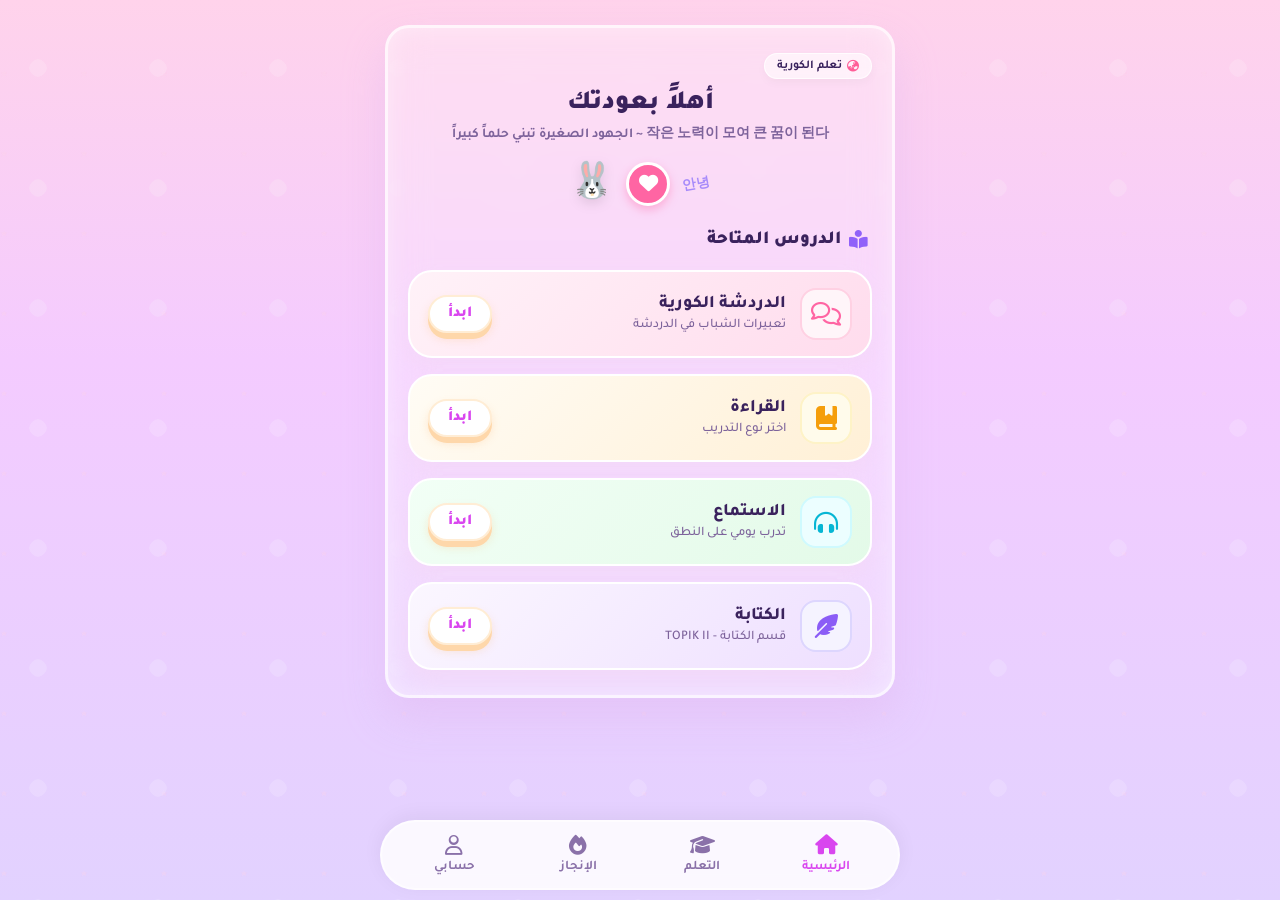
==== index.html @ d0061b1e "Add files via upload" ====
<!DOCTYPE html>
<html lang="ar" dir="rtl">
<head>
    <meta charset="UTF-8">
    <meta name="viewport" content="width=device-width, initial-scale=1.0, viewport-fit=cover">
    <title>تعلم الكورية</title>
    <link rel="preconnect" href="https://fonts.googleapis.com">
    <link rel="preconnect" href="https://fonts.gstatic.com" crossorigin>
    <link href="https://fonts.googleapis.com/css2?family=Tajawal:wght@400;500;700;900&family=Fredoka:wght@400;600;700&display=swap" rel="stylesheet">
    <link rel="stylesheet" href="https://cdnjs.cloudflare.com/ajax/libs/font-awesome/6.4.0/css/all.min.css">
    <link rel="stylesheet" href="style.css">
    <!-- ✅ يمنع ظهور أي شيء حتى يقرر السكربت أي شاشة يعرض -->
    <style>body{visibility:hidden;}</style>
    <link rel="manifest" href="manifest.json">
</head>
<body>
    <!-- ========== الشريط السفلي الثابت ========== -->
    <nav class="app-navigation-bar" id="bottomNav">
        <div class="navigation-tab active-tab" data-target="home">
            <i class="fa-solid fa-house"></i><span>الرئيسية</span>
        </div>
        <div class="navigation-tab" data-target="learn">
            <i class="fa-solid fa-graduation-cap"></i><span>التعلم</span>
        </div>
        <div class="navigation-tab" data-target="achievements">
            <i class="fa-solid fa-fire"></i><span>الإنجاز</span>
        </div>
        <div class="navigation-tab" data-target="profile">
            <i class="fa-regular fa-user"></i><span>حسابي</span>
        </div>
    </nav>

    <!-- ========== حاوية الشاشات ========== -->
    <div class="screens-container">
        <!-- ========== الشاشة الرئيسية ========== -->
        <div class="app-screen active-screen" id="home-screen">
            <div class="top-badge-container"><div class="top-badge"><i class="fa-solid fa-earth-asia"></i><span>تعلم الكورية</span></div></div>
            <div class="welcome-header">
                <h1>أهلاً بعودتك</h1>
                <p id="dailyQuote">الألف ميل يبدأ بخطوة ~ لا تستصغر جهدك</p>
                <div class="mascot-area">
                    <span class="korean-bubble">안녕</span>
                    <div class="heart-icon-wrapper"><i class="fa-solid fa-heart"></i></div>
                    <span class="rabbit-mascot">🐰</span>
                </div>
            </div>
            <div class="section-heading"><i class="fa-solid fa-book-open-reader"></i><span>الدروس المتاحة</span></div>
            <div class="cards-list">
                <div class="custom-card bg-chat" onclick="goToChatWithDelay()">
                    <div class="card-main-body"><div class="media-badge"><i class="fa-regular fa-comments"></i></div><div class="card-text-details"><h3>الدردشة الكورية</h3><p>تعبيرات الشباب في الدردشة</p></div></div>
                    <button class="action-button">ابدأ</button>
                </div>
                <!-- بطاقة القراءة بعد التعديل -->
                <div class="custom-card bg-read" onclick="openReading()">
                    <div class="card-main-body">
                        <div class="media-badge"><i class="fa-solid fa-book-bookmark"></i></div>
                        <div class="card-text-details"><h3>القراءة</h3><p>اختر نوع التدريب</p></div>
                    </div>
                    <button class="action-button">ابدأ</button>
                </div>
                <div class="custom-card bg-listen" onclick="openListening()">
                    <div class="card-main-body"><div class="media-badge"><i class="fa-solid fa-headphones-simple"></i></div><div class="card-text-details"><h3>الاستماع</h3><p>تدرب يومي على النطق</p></div></div>
                    <button class="action-button">ابدأ</button>
                </div>
                <div class="custom-card bg-write" onclick="openWriting()">
                    <div class="card-main-body"><div class="media-badge"><i class="fa-solid fa-feather-pointed"></i></div><div class="card-text-details"><h3>الكتابة</h3><p>قسم الكتابة - TOPIK II</p></div></div>
                    <button class="action-button">ابدأ</button>
                </div>
            </div>
        </div>

        <!-- ========== شاشة التعلم ========== -->
        <div class="app-screen" id="learn-screen">
            <div class="top-badge-container"><div class="top-badge"><i class="fa-solid fa-graduation-cap"></i><span>مركز التعلم</span></div></div>
            <div class="learn-card">
                <div class="learn-icon">💡</div>
                <div class="learn-content">
                    <div class="learn-title">نصيحة اليوم</div>
                    <div class="learn-text" id="tipText">حاول أن تتعلم 5 كلمات جديدة يوميًا واستخدمها في جمل.</div>
                    <button class="learn-refresh" onclick="refreshTip()"><i class="fa-solid fa-rotate"></i> نصيحة أخرى</button>
                </div>
            </div>
            <div class="learn-card topik-style">
                <div class="learn-icon">📝</div>
                <div class="learn-content">
                    <div class="learn-title">🎯 هل تعلم عن TOPIK؟</div>
                    <div class="learn-text" id="topikText">امتحان TOPIK I يتكون من 30 سؤال استماع و 30 سؤال قراءة.</div>
                    <button class="learn-refresh" onclick="refreshTopik()"><i class="fa-solid fa-rotate"></i> معلومة أخرى</button>
                </div>
            </div>
            <div class="learn-card motivation-style">
                <div class="learn-icon">💪</div>
                <div class="learn-content">
                    <div class="learn-title">🌟 تحفيز</div>
                    <div class="learn-text" id="motivationText">كل حرف تتعلمه يقرّبك من حلمك. لا تتوقف!</div>
                    <button class="learn-refresh" onclick="refreshMotivation()"><i class="fa-solid fa-rotate"></i> تحفيز آخر</button>
                </div>
            </div>
        </div>

        <!-- ========== شاشة الإنجازات ========== -->
        <div class="app-screen" id="achievements-screen">
            <div class="top-badge-container"><div class="top-badge"><i class="fa-solid fa-fire"></i><span>الإنجازات</span></div></div>
            <div class="progress-section">
                <div class="progress-label"><span>📚 القصص المكتملة</span><span id="progressText">0 / 40</span></div>
                <div class="progress-bar"><div class="progress-fill" id="progressFill"></div><div class="progress-character" id="progressCharacter">🐰</div></div>
                <div class="stars-row" id="starsRow"></div>
            </div>
            <div class="stats-grid">
                <div class="stat-card"><div class="stat-emoji">📖</div><div class="stat-value" id="statStories">0</div><div class="stat-label">قصص مكتملة</div></div>
                <div class="stat-card"><div class="stat-emoji">⚡</div><div class="stat-value" id="statXP">0</div><div class="stat-label">نقطة خبرة</div></div>
                <div class="stat-card"><div class="stat-emoji">🎧</div><div class="stat-value" id="statListening">0</div><div class="stat-label">تمارين استماع</div></div>
                <div class="stat-card"><div class="stat-emoji">✍️</div><div class="stat-value" id="statWriting">0</div><div class="stat-label">تمارين كتابة</div></div>
            </div>
            <div><div class="badges-title">🎖️ الشارات</div><div class="badges-grid" id="badgesGrid"></div></div>
            <div class="encouragement" id="encouragementMsg">🐰 كل قصة تقرّبك من القمة!</div>
        </div>

        <!-- ========== شاشة الحساب ========== -->
        <div class="app-screen" id="profile-screen">
            <div class="top-badge-container"><div class="top-badge"><i class="fa-regular fa-user"></i><span>حسابي</span></div></div>
            <div id="profileSection">
                <div class="profile-info-card">
                    <div class="avatar-circle" id="userAvatar">😊</div>
                    <div class="profile-details"><h1 id="userName">متعلم</h1><p>تقدمك محفوظ على هذا الجهاز</p></div>
                    <button class="edit-profile-btn" onclick="openEditProfile()"><i class="fa-solid fa-pen-to-square"></i> تعديل</button>
                </div>
                <div class="streak-card">
                    <div class="streak-icon">🔥</div>
                    <div class="streak-info"><span class="streak-number" id="streakDays">0</span><span class="streak-label">يوم متتالي من التعلم</span></div>
                    <div class="streak-message" id="streakMessage">استمر، أنت تتحسن!</div>
                </div>
                <div class="stats-detailed">
                    <div class="stat-item"><i class="fa-solid fa-clock"></i><span class="stat-detail-value" id="totalHours">0</span><span class="stat-detail-label">ساعة تعلم</span></div>
                    <div class="stat-item"><i class="fa-solid fa-check-circle"></i><span class="stat-detail-value" id="completionRate">0%</span><span class="stat-detail-label">معدل الإتمام</span></div>
                    <div class="stat-item"><i class="fa-solid fa-book"></i><span class="stat-detail-value" id="totalItems">0</span><span class="stat-detail-label">عنصر مكتمل</span></div>
                </div>
                <div id="editProfileSection" style="display:none;">
                    <div class="profile-customize">
                        <p>🎨 خصّص ملفك:</p>
                        <input type="text" id="customName" class="login-input" placeholder="أدخل اسمك">
                        <div class="avatar-picker" id="avatarPicker">
                            <span class="avatar-option" data-avatar="😊">😊</span><span class="avatar-option" data-avatar="🐰">🐰</span>
                            <span class="avatar-option" data-avatar="🦊">🦊</span><span class="avatar-option" data-avatar="🐱">🐱</span>
                            <span class="avatar-option" data-avatar="🐶">🐶</span><span class="avatar-option" data-avatar="👽">👽</span>
                        </div>
                        <button class="login-btn email-btn" onclick="saveCustomProfile()">💾 حفظ التغييرات</button>
                        <button class="login-btn secondary-btn" onclick="closeEditProfile()">إلغاء</button>
                    </div>
                </div>
                <button class="logout-btn" onclick="handleLogout()"><i class="fa-solid fa-arrows-rotate"></i> إعادة تعيين التقدم</button>
            </div>
        </div>

        <!-- ========== شاشة قائمة القصص ========== -->
        <div class="app-screen" id="stories-screen">
            <div class="top-bar">
                <button class="back-to-home-btn" onclick="switchToMainScreen()"><i class="fa-solid fa-arrow-right"></i> الرئيسية</button>
                Story Time
            </div>
            <div class="tabs">
                <div class="tab active" onclick="showTab(0)">قصص اطفال 🐥</div>
                <div class="tab" onclick="showTab(1)">قصص ممتعة 👀</div>
                <div class="tab" onclick="showTab(2)">قصص عاطفية 💞</div>
                <div class="tab" onclick="showTab(3)">قصص رعب 💀</div>
            </div>
            <div id="content" class="container"></div>
        </div>

        <!-- ========== شاشات القصص التفصيلية (0-9) ========== -->
        <!-- القصة 0: الكنة المطلقة للريح -->
        <div class="story-view-screen" id="story-screen-0" style="display:none;">
            <div class="back-btn" onclick="switchToStoriesList()"><i class="fa-solid fa-arrow-right"></i> رجوع</div>
            <h1 style="text-align:center;font-weight:900;">💨 방귀쟁이 며느리</h1>
            <div class="listen-btn" id="audioBtn0" onclick="toggleAudio(0)"><span id="btnContent0"><i class="fa-solid fa-play"></i> <span>تشغيل الصوت</span></span></div>
            <div class="tts-status" id="ttsStatus0"></div>
            <div class="story-container" id="storyText0"></div>
            <div class="lesson">
                <strong>📌 الدرس المستفاد من القصة</strong><br>
                الصدق والطبيعة هما أساس الراحة، فكتمان الأمور الطبيعية قد يسبب ضرراً أكبر.<br>
                الكنة المسكينة عانت طويلاً بسبب خجلها، لكن عندما تحررت من هذا القيد، اكتشف الجميع أن ما كانت تخفيه يمكن أن يكون نعمة ومصدر فخر.<br>
                المغزى: لا تخجل من طبيعتك، فما تعتبره عيباً قد يكون مصدر قوتك الحقيقية.
            </div>
            <div class="action-button-done" onclick="completeStoryAndGoBack()">لقد أنهيت القصة بنجاح! 🎉</div>
        </div>
        <!-- القصة 1: الأرنب والسلحفاة -->
        <div class="story-view-screen" id="story-screen-1" style="display:none;">
            <div class="back-btn" onclick="switchToStoriesList()"><i class="fa-solid fa-arrow-right"></i> رجوع</div>
            <h1 style="text-align:center;font-weight:900;">🐰🐢 토끼와 거북이</h1>
            <div class="listen-btn" id="audioBtn1" onclick="toggleAudio(1)"><span id="btnContent1"><i class="fa-solid fa-play"></i> <span>تشغيل الصوت</span></span></div>
            <div class="tts-status" id="ttsStatus1"></div>
            <div class="story-container" id="storyText1"></div>
            <div class="lesson">
                <strong>📌 الدرس المستفاد من القصة</strong><br>
                النجاح لا يحتاج سرعة… يحتاج استمرار.<br>
                السلحفاة ما فازت لأنها خارقة. فازت لأنها كانت تمشي حتى لما ما كان أحد شايفها.<br>
                المغزى: اللي يكمل للنهاية يفوز… مو اللي يبدأ بسرعة ويغفل في الطريق.
            </div>
            <div class="action-button-done" onclick="completeStoryAndGoBack()">لقد أنهيت القصة بنجاح! 🎉</div>
        </div>
        <!-- القصة 2: هونغبو ونولبو -->
        <div class="story-view-screen" id="story-screen-2" style="display:none;">
            <div class="back-btn" onclick="switchToStoriesList()"><i class="fa-solid fa-arrow-right"></i> رجوع</div>
            <h1 style="text-align:center;font-weight:900;">🐦 흥부와 놀부</h1>
            <div class="listen-btn" id="audioBtn2" onclick="toggleAudio(2)"><span id="btnContent2"><i class="fa-solid fa-play"></i> <span>تشغيل الصوت</span></span></div>
            <div class="tts-status" id="ttsStatus2"></div>
            <div class="story-container" id="storyText2"></div>
            <div class="lesson">
                <strong>📌 الدرس المستفاد من القصة</strong><br>
                الطيب والخير يرجعان لصاحبهما دائماً، أما الطمع والجشع فلا يجلبان إلا الخسارة.<br>
                흥부 (هُنغبو) ساعد عصفوراً صغيراً بقلب نقي فكافأته الحياة بالثراء الكافي والأمان.<br>
                المغزى: ازرع الخير بنية صادقة ولا تحسد الآخرين، فالقناعة كنز والطمع يفسد كل شيء.
            </div>
            <div class="action-button-done" onclick="completeStoryAndGoBack()">لقد أنهيت القصة بنجاح! 🎉</div>
        </div>
        <!-- القصة 3: الأرنب والنمر -->
        <div class="story-view-screen" id="story-screen-3" style="display:none;">
            <div class="back-btn" onclick="switchToStoriesList()"><i class="fa-solid fa-arrow-right"></i> رجوع</div>
            <h1 style="text-align:center;font-weight:900;">🐰🐯 토끼와 호랑이</h1>
            <div class="listen-btn" id="audioBtn3" onclick="toggleAudio(3)"><span id="btnContent3"><i class="fa-solid fa-play"></i> <span>تشغيل الصوت</span></span></div>
            <div class="tts-status" id="ttsStatus3"></div>
            <div class="story-container" id="storyText3"></div>
            <div class="lesson">
                <strong>📌 الدرس المستفاد من القصة</strong><br>
                القوة البدنية وحدها لا تكفي إذا غاب العقل والتفكير اللماح.<br>
                الأرنب الصغير استطاع النجاة من النمر المفترس ليس لأنه أقوى، بل لأنه استخدم ذكاءه وهدوءه في وقت الشدة.<br>
                المغزى: لا تخف من المشاكل الكبيرة، فالحيلة الذكية والهدوء يمكنهما هزيمة أي خطر تواجهه.
            </div>
            <div class="action-button-done" onclick="completeStoryAndGoBack()">لقد أنهيت القصة بنجاح! 🎉</div>
        </div>
        <!-- القصة 4: ينبوع الشباب السحري -->
        <div class="story-view-screen" id="story-screen-4" style="display:none;">
            <div class="back-btn" onclick="switchToStoriesList()"><i class="fa-solid fa-arrow-right"></i> رجوع</div>
            <h1 style="text-align:center;font-weight:900;">💧 젊어지는 샘물</h1>
            <div class="listen-btn" id="audioBtn4" onclick="toggleAudio(4)"><span id="btnContent4"><i class="fa-solid fa-play"></i> <span>تشغيل الصوت</span></span></div>
            <div class="tts-status" id="ttsStatus4"></div>
            <div class="story-container" id="storyText4"></div>
            <div class="lesson">
                <strong>📌 الدرس المستفاد من القصة</strong><br>
                الطمع والجشع دائماً ما يؤديان إلى نتائج عكسية ومضحكة أحياناً!<br>
                الزوجان الطيبان أخذا من ينبوع الشباب ما يكفيهما فقط ليعيشا بصحة وسعادة، بينما العجوز الطماع أراد أن يأخذ كل شيء فخسر كل شيء حتى عمره وعقله.<br>
                المغزى: القناعة كنز لا يفنى، وخذ من الدنيا ما يكفيك ولا تبالغ.
            </div>
            <div class="action-button-done" onclick="completeStoryAndGoBack()">لقد أنهيت القصة بنجاح! 🎉</div>
        </div>
        <!-- القصة 5: بيضة الحمار -->
        <div class="story-view-screen" id="story-screen-5" style="display:none;">
            <div class="back-btn" onclick="switchToStoriesList()"><i class="fa-solid fa-arrow-right"></i> رجوع</div>
            <h1 style="text-align:center;font-weight:900;">🍉 당나귀 알</h1>
            <div class="listen-btn" id="audioBtn5" onclick="toggleAudio(5)"><span id="btnContent5"><i class="fa-solid fa-play"></i> <span>تشغيل الصوت</span></span></div>
            <div class="tts-status" id="ttsStatus5"></div>
            <div class="story-container" id="storyText5"></div>
            <div class="lesson">
                <strong>📌 الدرس المستفاد من القصة</strong><br>
                السذاجة الزائدة قد تجعل الإنسان أضحوكة بين الناس.<br>
                الشاب القروي دفع مبلغاً كبيراً لشراء بطيخة ظناً أنها بيضة حمار، ثم طارد أرنباً معتقداً أنه صغير الحمار.<br>
                المغزى: العلم والمعرفة ضروريان قبل اتخاذ أي قرار، واسأل أهل الخبرة قبل أن تنخدع.
            </div>
            <div class="action-button-done" onclick="completeStoryAndGoBack()">لقد أنهيت القصة بنجاح! 🎉</div>
        </div>
        <!-- القصة 6: الطاحونة السحرية -->
        <div class="story-view-screen" id="story-screen-6" style="display:none;">
            <div class="back-btn" onclick="switchToStoriesList()"><i class="fa-solid fa-arrow-right"></i> رجوع</div>
            <h1 style="text-align:center;font-weight:900;">🧂 요술 맷돌</h1>
            <div class="listen-btn" id="audioBtn6" onclick="toggleAudio(6)"><span id="btnContent6"><i class="fa-solid fa-play"></i> <span>تشغيل الصوت</span></span></div>
            <div class="tts-status" id="ttsStatus6"></div>
            <div class="story-container" id="storyText6"></div>
            <div class="lesson">
                <strong>📌 الدرس المستفاد من القصة</strong><br>
                الطمع والسرقة لا يجلبان إلا الهلاك، وأن ما تأخذه بغير حق سيغرقك في النهاية.<br>
                اللص الطماع سرق الطاحونة السحرية وأراد الملح، لكنه لم يعرف كيف يوقفها فغرقت سفينته.<br>
                المغزى: القناعة راحة، والطمع هلاك، ولا تأخذ شيئاً ليس من حقك.
            </div>
            <div class="action-button-done" onclick="completeStoryAndGoBack()">لقد أنهيت القصة بنجاح! 🎉</div>
        </div>
        <!-- القصة 7: محاكمة الأرنب -->
        <div class="story-view-screen" id="story-screen-7" style="display:none;">
            <div class="back-btn" onclick="switchToStoriesList()"><i class="fa-solid fa-arrow-right"></i> رجوع</div>
            <h1 style="text-align:center;font-weight:900;">⚖️ 토끼의 재판</h1>
            <div class="listen-btn" id="audioBtn7" onclick="toggleAudio(7)"><span id="btnContent7"><i class="fa-solid fa-play"></i> <span>تشغيل الصوت</span></span></div>
            <div class="tts-status" id="ttsStatus7"></div>
            <div class="story-container" id="storyText7"></div>
            <div class="lesson">
                <strong>📌 الدرس المستفاد من القصة</strong><br>
                الذكاء ينتصر على القوة الغاشمة، والتروي والحكمة ينقذان من المواقف الصعبة.<br>
                الأرنب الذكي استخدم حيلة بسيطة لإعادة النمر إلى الحفرة التي خرج منها، وأنقذ المسافر الطيب.<br>
                المغزى: العقل هو أقوى سلاح، والذكاء في التصرف ينقذك من أصعب المواقف.
            </div>
            <div class="action-button-done" onclick="completeStoryAndGoBack()">لقد أنهيت القصة بنجاح! 🎉</div>
        </div>
        <!-- القصة 8: الديك والتاج -->
        <div class="story-view-screen" id="story-screen-8" style="display:none;">
            <div class="back-btn" onclick="switchToStoriesList()"><i class="fa-solid fa-arrow-right"></i> رجوع</div>
            <h1 style="text-align:center;font-weight:900;">🐓 수탉과 왕관</h1>
            <div class="listen-btn" id="audioBtn8" onclick="toggleAudio(8)"><span id="btnContent8"><i class="fa-solid fa-play"></i> <span>تشغيل الصوت</span></span></div>
            <div class="tts-status" id="ttsStatus8"></div>
            <div class="story-container" id="storyText8"></div>
            <div class="lesson">
                <strong>📌 الدرس المستفاد من القصة</strong><br>
                لا تنخدع بكلام المتملقين، وتعلم أن تميز أصدقاءك الحقيقيين من المنافقين.<br>
                الديك خسر تاجه الجميل لأنه صدق كلام الثعلب المخادع وأعجب بمديحه الكاذب.<br>
                المغزى: الغرور والثقة العمياء بالغرباء يؤديان إلى الخسارة، فكن حذراً ولا تصدق كل ما يقال.
            </div>
            <div class="action-button-done" onclick="completeStoryAndGoBack()">لقد أنهيت القصة بنجاح! 🎉</div>
        </div>
        <!-- القصة 9: الفئران والجرس -->
        <div class="story-view-screen" id="story-screen-9" style="display:none;">
            <div class="back-btn" onclick="switchToStoriesList()"><i class="fa-solid fa-arrow-right"></i> رجوع</div>
            <h1 style="text-align:center;font-weight:900;">🐭 생쥐들과 방울</h1>
            <div class="listen-btn" id="audioBtn9" onclick="toggleAudio(9)"><span id="btnContent9"><i class="fa-solid fa-play"></i> <span>تشغيل الصوت</span></span></div>
            <div class="tts-status" id="ttsStatus9"></div>
            <div class="story-container" id="storyText9"></div>
            <div class="lesson">
                <strong>📌 الدرس المستفاد من القصة</strong><br>
                أفضل الخطط لا قيمة لها إن لم توجد الشجاعة لتنفيذها.<br>
                الفئران اجتمعت ووضعت خطة عبقرية لتعليق جرس في رقبة القط، لكن لم يتطوع أحد للتنفيذ.<br>
                المغزى: التنظير سهل، لكن التنفيذ يحتاج شجاعة. لا تكتفِ بالكلام الجميل.
            </div>
            <div class="action-button-done" onclick="completeStoryAndGoBack()">لقد أنهيت القصة بنجاح! 🎉</div>
        </div>

        <!-- ========== شاشات قصص الرعب (10-19) ========== -->
        <!-- القصة 10 -->
        <div class="story-view-screen" id="story-screen-10" style="display:none;">
            <div class="back-btn" onclick="switchToStoriesList()"><i class="fa-solid fa-arrow-right"></i> رجوع</div>
            <h1 style="text-align:center;font-weight:900;">👁️ 사각지대</h1>
            <div class="listen-btn" id="audioBtn10" onclick="toggleAudio(10)"><span id="btnContent10"><i class="fa-solid fa-play"></i> <span>تشغيل الصوت</span></span></div>
            <div class="tts-status" id="ttsStatus10"></div>
            <div class="story-container" id="storyText10"></div>
            <div class="lesson">
                <strong>📌 الدرس المستفاد من القصة</strong><br>
                الرعب الحقيقي لا يأتي من الخارج، بل من أعماق النفس البشرية حين تفقد السيطرة على جسدها وعقلها.
            </div>
            <div class="action-button-done" onclick="completeStoryAndGoBack()">لقد أنهيت القصة بنجاح! 🎉</div>
        </div>
        <!-- القصة 11 -->
        <div class="story-view-screen" id="story-screen-11" style="display:none;">
            <div class="back-btn" onclick="switchToStoriesList()"><i class="fa-solid fa-arrow-right"></i> رجوع</div>
            <h1 style="text-align:center;font-weight:900;">🛏️ 7번 병상</h1>
            <div class="listen-btn" id="audioBtn11" onclick="toggleAudio(11)"><span id="btnContent11"><i class="fa-solid fa-play"></i> <span>تشغيل الصوت</span></span></div>
            <div class="tts-status" id="ttsStatus11"></div>
            <div class="story-container" id="storyText11"></div>
            <div class="lesson">
                <strong>📌 الدرس المستفاد من القصة</strong><br>
                أحياناً يكون العقل البشري أعظم سجّان لنفسه، نبني أوهاماً كاملة لنحمي أنفسنا من حقيقة لا نستطيع مواجهتها.
            </div>
            <div class="action-button-done" onclick="completeStoryAndGoBack()">لقد أنهيت القصة بنجاح! 🎉</div>
        </div>
        <!-- القصة 12 -->
        <div class="story-view-screen" id="story-screen-12" style="display:none;">
            <div class="back-btn" onclick="switchToStoriesList()"><i class="fa-solid fa-arrow-right"></i> رجوع</div>
            <h1 style="text-align:center;font-weight:900;">📞 집 안에서 걸려 온 전화</h1>
            <div class="listen-btn" id="audioBtn12" onclick="toggleAudio(12)"><span id="btnContent12"><i class="fa-solid fa-play"></i> <span>تشغيل الصوت</span></span></div>
            <div class="tts-status" id="ttsStatus12"></div>
            <div class="story-container" id="storyText12"></div>
            <div class="lesson">
                <strong>📌 الدرس المستفاد من القصة</strong><br>
                الخطر الحقيقي قد لا يكون خلف باب موصد، بل قد يكون أقرب إلينا مما نتصور... مختبئاً في الظلال داخل منازلنا.
            </div>
            <div class="action-button-done" onclick="completeStoryAndGoBack()">لقد أنهيت القصة بنجاح! 🎉</div>
        </div>
        <!-- القصة 13 -->
        <div class="story-view-screen" id="story-screen-13" style="display:none;">
            <div class="back-btn" onclick="switchToStoriesList()"><i class="fa-solid fa-arrow-right"></i> رجوع</div>
            <h1 style="text-align:center;font-weight:900;">👂 이식된 목소리</h1>
            <div class="listen-btn" id="audioBtn13" onclick="toggleAudio(13)"><span id="btnContent13"><i class="fa-solid fa-play"></i> <span>تشغيل الصوت</span></span></div>
            <div class="tts-status" id="ttsStatus13"></div>
            <div class="story-container" id="storyText13"></div>
            <div class="lesson">
                <strong>📌 الدرس المستفاد من القصة</strong><br>
                نعمة السمع قد تتحول إلى نقمة عندما تسمح لنا التكنولوجيا بسماع ما لم يُخلق لنا أن نسمعه.
            </div>
            <div class="action-button-done" onclick="completeStoryAndGoBack()">لقد أنهيت القصة بنجاح! 🎉</div>
        </div>
        <!-- القصة 14 -->
        <div class="story-view-screen" id="story-screen-14" style="display:none;">
            <div class="back-btn" onclick="switchToStoriesList()"><i class="fa-solid fa-arrow-right"></i> رجوع</div>
            <h1 style="text-align:center;font-weight:900;">📄 하얀 페이지</h1>
            <div class="listen-btn" id="audioBtn14" onclick="toggleAudio(14)"><span id="btnContent14"><i class="fa-solid fa-play"></i> <span>تشغيل الصوت</span></span></div>
            <div class="tts-status" id="ttsStatus14"></div>
            <div class="story-container" id="storyText14"></div>
            <div class="lesson">
                <strong>📌 الدرس المستفاد من القصة</strong><br>
                أكثر الأسئلة رعباً هو ذلك الذي يشكك في حقيقة وجودنا... هل نحن بشر حقيقيون أم مجرد سطور برمجية في محاكاة؟
            </div>
            <div class="action-button-done" onclick="completeStoryAndGoBack()">لقد أنهيت القصة بنجاح! 🎉</div>
        </div>
        <!-- القصة 15 -->
        <div class="story-view-screen" id="story-screen-15" style="display:none;">
            <div class="back-btn" onclick="switchToStoriesList()"><i class="fa-solid fa-arrow-right"></i> رجوع</div>
            <h1 style="text-align:center;font-weight:900;">🛗 잃어버린 층</h1>
            <div class="listen-btn" id="audioBtn15" onclick="toggleAudio(15)"><span id="btnContent15"><i class="fa-solid fa-play"></i> <span>تشغيل الصوت</span></span></div>
            <div class="tts-status" id="ttsStatus15"></div>
            <div class="story-container" id="storyText15"></div>
            <div class="lesson">
                <strong>📌 الدرس المستفاد من القصة</strong><br>
                هناك عوالم وأبعاد تعيش بين طيات واقعنا، وقد نعبرها دون أن ندري... لكن الأهم ألا ننزل أبداً في المحطة الخطأ.
            </div>
            <div class="action-button-done" onclick="completeStoryAndGoBack()">لقد أنهيت القصة بنجاح! 🎉</div>
        </div>
        <!-- القصة 16 -->
        <div class="story-view-screen" id="story-screen-16" style="display:none;">
            <div class="back-btn" onclick="switchToStoriesList()"><i class="fa-solid fa-arrow-right"></i> رجوع</div>
            <h1 style="text-align:center;font-weight:900;">🧱 벽 속의 손님</h1>
            <div class="listen-btn" id="audioBtn16" onclick="toggleAudio(16)"><span id="btnContent16"><i class="fa-solid fa-play"></i> <span>تشغيل الصوت</span></span></div>
            <div class="tts-status" id="ttsStatus16"></div>
            <div class="story-container" id="storyText16"></div>
            <div class="lesson">
                <strong>📌 الدرس المستفاد من القصة</strong><br>
                العقل المنعزل قد يخلق حقيقة بديلة كاملة ليهرب من ألم الوحدة، حتى يصبح الغريب الذي يخافه الآخرون.
            </div>
            <div class="action-button-done" onclick="completeStoryAndGoBack()">لقد أنهيت القصة بنجاح! 🎉</div>
        </div>
        <!-- القصة 17 -->
        <div class="story-view-screen" id="story-screen-17" style="display:none;">
            <div class="back-btn" onclick="switchToStoriesList()"><i class="fa-solid fa-arrow-right"></i> رجوع</div>
            <h1 style="text-align:center;font-weight:900;">📻 한밤의 라디오 방송</h1>
            <div class="listen-btn" id="audioBtn17" onclick="toggleAudio(17)"><span id="btnContent17"><i class="fa-solid fa-play"></i> <span>تشغيل الصوت</span></span></div>
            <div class="tts-status" id="ttsStatus17"></div>
            <div class="story-container" id="storyText17"></div>
            <div class="lesson">
                <strong>📌 الدرس المستفاد من القصة</strong><br>
                كم من الأصوات التي نسمعها يومياً هي حقيقية حقاً؟ وأي من العوالم التي نصدقها هي مجرد انعكاس لجدران عقولنا المريضة؟
            </div>
            <div class="action-button-done" onclick="completeStoryAndGoBack()">لقد أنهيت القصة بنجاح! 🎉</div>
        </div>
        <!-- القصة 18 -->
        <div class="story-view-screen" id="story-screen-18" style="display:none;">
            <div class="back-btn" onclick="switchToStoriesList()"><i class="fa-solid fa-arrow-right"></i> رجوع</div>
            <h1 style="text-align:center;font-weight:900;">⚖️ 과도한 무게</h1>
            <div class="listen-btn" id="audioBtn18" onclick="toggleAudio(18)"><span id="btnContent18"><i class="fa-solid fa-play"></i> <span>تشغيل الصوت</span></span></div>
            <div class="tts-status" id="ttsStatus18"></div>
            <div class="story-container" id="storyText18"></div>
            <div class="lesson">
                <strong>📌 الدرس المستفاد من القصة</strong><br>
                نخاف من الظلام مع أن أكثر الكوابيس رعباً لا تأتي من العتمة، بل من المساحات الفارغة التي نعتقد أنها آمنة.
            </div>
            <div class="action-button-done" onclick="completeStoryAndGoBack()">لقد أنهيت القصة بنجاح! 🎉</div>
        </div>
        <!-- القصة 19 -->
        <div class="story-view-screen" id="story-screen-19" style="display:none;">
            <div class="back-btn" onclick="switchToStoriesList()"><i class="fa-solid fa-arrow-right"></i> رجوع</div>
            <h1 style="text-align:center;font-weight:900;">🖼️ 움직이는 그림</h1>
            <div class="listen-btn" id="audioBtn19" onclick="toggleAudio(19)"><span id="btnContent19"><i class="fa-solid fa-play"></i> <span>تشغيل الصوت</span></span></div>
            <div class="tts-status" id="ttsStatus19"></div>
            <div class="story-container" id="storyText19"></div>
            <div class="lesson">
                <strong>📌 الدرس المستفاد من القصة</strong><br>
                بعض النظرات تبقى محفورة في الذاكرة للأبد... خاصة تلك التي تشعر أنها تراك أنت أيضاً.
            </div>
            <div class="action-button-done" onclick="completeStoryAndGoBack()">لقد أنهيت القصة بنجاح! 🎉</div>
        </div>
    </div>

    <script>
        const quotes = [
            "الألف ميل يبدأ بخطوة ~ لا تستصغر جهدك",
            "كل كلمة كورية تتعلمها تقربك من حلمك",
            "작은 노력이 모여 큰 꿈이 된다 ~ الجهود الصغيرة تبني حلماً كبيراً",
            "لا تقارن نفسك بالآخرين.. رحلتك مختلفة وجميلة",
            "힘내세요! أنت أقوى مما تتصوّر",
            "التكرار يصنع المعجزات.. تدرب ولو 5 دقائق يومياً",
            "실수해도 괜찮아요! الأخطاء دليل أنك تحاول",
            "كل خبير كان مبتدئاً في يوم من الأيام",
            "اليوم أفضل من الأمس.. وغداً سيكون أجمل",
            "파이팅! النجاح ينتظر من يستمر"
        ];
        document.addEventListener('DOMContentLoaded', function() {
            const quoteEl = document.getElementById('dailyQuote');
            if (quoteEl) quoteEl.textContent = quotes[Math.floor(Math.random() * quotes.length)];
        });
    </script>

    <script src="data.js"></script>
    <script src="data2.js"></script>
    <script src="data3.js"></script>
    <script src="data4.js"></script>
    <script src="script.js"></script>
    <!-- تسجيل Service Worker -->
<script>
if ('serviceWorker' in navigator) {
  window.addEventListener('load', () => {
    navigator.serviceWorker.register('service-worker.js')
      .then(reg => console.log('✅ Service Worker مسجل بنجاح'))
      .catch(err => console.log('❌ خطأ في التسجيل:', err));
  });
}
</script>
</body>
</html>
---- style.css ----
/* ==============================================
   ⚠️ مهم: جميع شاشات التطبيق مخفية افتراضيًا
   لتجنب ظهور وميض الواجهة الرئيسية عند الانتقال
   المباشر إلى القصص من reading-menu.html
   ============================================== */

:root {
    --bg-main: linear-gradient(180deg, #ffd3eb 0%, #f4cbff 40%, #e2d2ff 100%);
    --text-dark: #3a225d;
    --text-muted: #7d639b;
    --border-glow: rgba(255, 255, 255, 0.7);
    --card-bg: rgba(255, 255, 255, 0.25);
    --stat-bg: rgba(255, 255, 255, 0.5);
    --nav-bg: rgba(255, 255, 255, 0.85);
    --top-badge-bg: rgba(255, 255, 255, 0.6);
    --action-btn-bg: #ffffff;
    --action-btn-color: #d946ef;
    --action-btn-border: #ffedd5;
    --badge-border: rgba(236, 64, 122, 0.3);
    --badge-unlocked-bg: #fce4ec;
    --lesson-bg: #fff5fb;
    --lesson-border: #ff65a3;
    --story-container-bg: rgba(255, 255, 255, 0.5);
    --heart-bg: #ff65a3;
    --encouragement-text: #c2185b;
    --encouragement-bg: rgba(255, 255, 255, 0.6);
    --logout-border: #ef4444;
    --logout-color: #ef4444;
    --logout-hover-bg: #fef2f2;
}

* {
    box-sizing: border-box;
    margin: 0;
    padding: 0;
    font-family: 'Tajawal', sans-serif;
}

body {
    background: var(--bg-main);
    background-attachment: fixed;
    min-height: 100vh;
    display: flex;
    justify-content: center;
    align-items: flex-start;
    padding: clamp(12px, 2vw, 20px) 10px;
    color: var(--text-dark);
    overflow-x: hidden;
    position: relative;
}

body::before,
body::after {
    content: '';
    position: fixed;
    width: 100%;
    height: 100%;
    top: 0;
    left: 0;
    pointer-events: none;
    z-index: 0;
    background-image:
        url('data:image/svg+xml;utf8,<svg xmlns="http://www.w3.org/2000/svg" viewBox="0 0 100 100"><path d="M10,10 Q15,5 20,10 Q25,15 20,20 Q15,25 10,20 Q5,15 10,10 Z" fill="%23fff" opacity="0.3"/></svg>'),
        url('data:image/svg+xml;utf8,<svg xmlns="http://www.w3.org/2000/svg" viewBox="0 0 100 100"><polygon points="5,0 6,3 9,3 7,5 8,8 5,6 2,8 3,5 1,3 4,3" fill="%23ffd3eb" opacity="0.6"/></svg>');
    background-size: 120px 120px, 80px 80px;
    background-position: 20px 50px, 80px 150px;
    opacity: 0.3;
}

.screens-container {
    position: relative;
    width: 100%;
    max-width: 500px;
    margin: 0 auto;
    padding: 0 5px;
    padding-bottom: 90px;
}

/* ===== القاعدة الأساسية: جميع الشاشات مخفية افتراضيًا ===== */
.app-screen {
    display: none;
    width: 100%;
    max-width: 100%;
    background: var(--card-bg);
    backdrop-filter: blur(20px);
    -webkit-backdrop-filter: blur(20px);
    border-radius: 24px;
    padding: clamp(16px, 4vw, 25px) clamp(14px, 3vw, 20px);
    box-shadow: 0 20px 40px rgba(223, 180, 238, 0.4), inset 0 0 20px rgba(255, 255, 255, 0.4);
    border: 3px solid var(--border-glow);
    position: relative;
    z-index: 1;
    min-height: 500px;
    margin: 5px 0;
}

/* الشاشة النشطة فقط هي التي تظهر */
.app-screen.active-screen {
    display: block;
}

/* ===== شاشة القصص (مخفية أيضًا افتراضيًا، وتظهر بـ flex عند تفعيلها) ===== */
#stories-screen {
    display: none;
    padding: 0;
    background: linear-gradient(135deg, #ffd1dc, #ffb6c1, #ffc0cb);
    border-radius: 24px;
    overflow: hidden;
    box-shadow: 0 20px 40px rgba(223, 180, 238, 0.4);
    border: 3px solid rgba(255, 255, 255, 0.7);
    width: 100%;
    max-width: 100%;
    min-height: 500px;
    margin: 5px 0;
}

/* عند تفعيل شاشة القصص تظهر كـ flex */
#stories-screen.active-screen {
    display: flex;
    flex-direction: column;
}

#stories-screen .container {
    padding: 15px;
    display: grid;
    grid-template-columns: repeat(auto-fill, minmax(150px, 1fr));
    gap: 12px;
    flex: 1;
    overflow-y: auto;
    padding-bottom: 20px;
}

.top-bar {
    background: #ff6f9f;
    color: white;
    padding: 15px;
    font-weight: bold;
    text-align: center;
    font-size: 18px;
    position: relative;
    display: flex;
    justify-content: center;
    align-items: center;
    flex-shrink: 0;
}

.back-to-home-btn {
    position: absolute;
    right: 15px;
    top: 50%;
    transform: translateY(-50%);
    background: rgba(255, 255, 255, 0.9);
    color: #ff6f9f;
    border: none;
    padding: 6px 14px;
    border-radius: 20px;
    font-size: 13px;
    font-weight: bold;
    cursor: pointer;
    transition: 0.2s ease;
    box-shadow: 0 2px 5px rgba(0,0,0,0.1);
    display: flex;
    align-items: center;
    gap: 5px;
}

.tabs {
    display: flex;
    overflow-x: auto;
    background: #ff8fb1;
    padding: 8px;
    gap: 8px;
    flex-shrink: 0;
}

.tab {
    flex: 0 0 auto;
    background: white;
    border-radius: 20px;
    padding: 6px 12px;
    font-size: 13px;
    cursor: pointer;
    white-space: nowrap;
    box-shadow: 0 2px 6px rgba(0,0,0,0.1);
    transition: 0.2s;
    color: #333;
}

.tab.active { background: #ff4f86; color: white; }

.card {
    background: rgba(255,255,255,0.9);
    border-radius: 16px;
    padding: 10px;
    display: flex;
    gap: 10px;
    align-items: center;
    box-shadow: 0 4px 12px rgba(0,0,0,0.1);
    min-height: 110px;
    cursor: pointer;
    transition: transform 0.2s;
}
.card:hover { transform: scale(1.02); }
.title { font-weight: bold; color: #333; min-height: 18px; }
.img-box {
    width: 70px; height: 85px; background: #ffe4ec;
    border: 2px dashed #ff6f9f; border-radius: 10px;
    display: flex; align-items: center; justify-content: center;
    font-size: 40px; flex-shrink: 0;
}

/* ===== تنسيق موحد لجميع شاشات القصة ===== */
.story-view-screen {
    display: none;
    width: 100% !important;
    max-width: 500px !important;
    margin: 5px auto !important;
    background: rgba(255, 255, 255, 0.4) !important;
    backdrop-filter: blur(20px) !important;
    -webkit-backdrop-filter: blur(20px) !important;
    border-radius: 40px !important;
    padding: 30px !important;
    border: 3px solid rgba(255, 255, 255, 0.8) !important;
    box-shadow: 0 20px 40px rgba(0,0,0,0.1) !important;
    position: relative !important;
    z-index: 5 !important;
}

.back-btn {
    cursor: pointer; font-size: 1.1rem; margin-bottom: 15px;
    display: inline-flex; align-items: center; gap: 8px;
    font-weight: 700; color: #ff6f9f;
    background: rgba(255, 255, 255, 0.6);
    padding: 8px 15px; border-radius: 20px; transition: all 0.2s ease;
}

.story-container {
    background: var(--story-container-bg); padding: 20px;
    border-radius: 30px; line-height: 2.2; font-size: 1.15rem;
    max-height: 400px; overflow-y: auto;
}

.kr-block { direction: ltr; text-align: left; font-family: 'Fredoka', sans-serif; color: #5c3b87; margin-top: 15px; }
.ar-block { direction: rtl; text-align: right; color: #2b114d; margin-bottom: 5px; font-weight: 500; }
.word { display: inline-block; transition: all 0.2s ease; padding: 0 2px; }
.active-word { transform: translateY(5px) scale(1.2); color: #ff65a3; font-weight: bold; background: rgba(255,255,255,0.7); border-radius: 5px; }

.listen-btn {
    display: flex !important;
    align-items: center;
    justify-content: center;
    gap: 10px;
    background: var(--heart-bg);
    color: white;
    padding: 15px;
    border-radius: 20px;
    margin: 20px 0;
    cursor: pointer;
    font-weight: 700;
    box-shadow: 0 6px 0 #cc457b;
    transition: all 0.1s ease;
    font-size: 16px;
    border: none;
    width: 100%;
    text-align: center;
}
.listen-btn:active { transform: translateY(6px); box-shadow: 0 0 0 #cc457b; }

.lesson {
    background: var(--lesson-bg); padding: 20px; border-radius: 25px;
    margin-top: 25px; border: 2px dashed var(--lesson-border); line-height: 1.8;
}

.action-button-done {
    width: 100%; background: #ffffff; color: #3a225d; padding: 15px;
    border-radius: 20px; border: 3px solid #d4b5ff; font-weight: 900;
    text-align: center; cursor: pointer; transition: all 0.1s ease;
    box-shadow: 0 6px 0 #d4b5ff; margin-top: 20px;
}
.action-button-done:active { transform: translateY(6px); box-shadow: 0 0 0 #d4b5ff; }

.tts-status { font-size: 0.75rem; color: #a78bfa; text-align: center; margin-top: -12px; margin-bottom: 8px; min-height: 18px; font-weight: 600; }
.wave-bars { display: flex; align-items: center; gap: 3px; height: 20px; }
.wave-bars span { display: inline-block; width: 3px; height: 10px; background: white; border-radius: 3px; animation: soundwave 0.6s ease-in-out infinite; }
.wave-bars span:nth-child(2) { animation-delay: 0.1s; }
.wave-bars span:nth-child(3) { animation-delay: 0.2s; }
.wave-bars span:nth-child(4) { animation-delay: 0.3s; }
.wave-bars span:nth-child(5) { animation-delay: 0.15s; }
@keyframes soundwave { 0%, 100% { transform: scaleY(1); } 50% { transform: scaleY(2); } }

/* ========== باقي أقسام التطبيق ========== */
.top-badge-container { display: flex; justify-content: flex-start; margin-bottom: 10px; }
.top-badge {
    background: var(--top-badge-bg);
    border: 1px solid rgba(255, 255, 255, 0.8);
    padding: 5px 12px;
    border-radius: 15px;
    font-size: 0.75rem;
    font-weight: 700;
    color: var(--text-dark);
    display: flex;
    align-items: center;
    gap: 5px;
    box-shadow: 0 4px 10px rgba(0,0,0,0.03);
}
.top-badge i { color: #ff5e97; }

.welcome-header { text-align: center; margin-bottom: 20px; }
.welcome-header h1 { font-size: clamp(1.2rem, 4.5vw, 1.65rem); font-weight: 900; color: var(--text-dark); margin-bottom: 4px; }
.welcome-header p { font-size: clamp(0.75rem, 3vw, 0.85rem); color: var(--text-muted); font-weight: 700; }

.mascot-area { display: flex; justify-content: center; align-items: center; gap: clamp(8px, 2vw, 12px); margin: 15px 0; }
.korean-bubble { font-family: 'Fredoka', sans-serif; font-size: 0.85rem; font-weight: bold; color: #a78bfa; transform: rotate(-10deg); }
.heart-icon-wrapper {
    background: var(--heart-bg);
    width: clamp(38px, 10vw, 44px); height: clamp(38px, 10vw, 44px);
    border-radius: 50%; display: flex; justify-content: center; align-items: center;
    border: 3px solid #fff; box-shadow: 0 4px 10px rgba(255, 101, 163, 0.4);
    color: white; font-size: clamp(1rem, 4vw, 1.2rem); animation: pulse 2s infinite;
}
.rabbit-mascot { font-size: clamp(1.6rem, 6vw, 2.2rem); filter: drop-shadow(0 4px 6px rgba(0,0,0,0.1)); }
@keyframes pulse { 0% { transform: scale(1); } 50% { transform: scale(1.08); } 100% { transform: scale(1); } }

.section-heading { font-size: 1.15rem; font-weight: 900; margin-bottom: 18px; display: flex; align-items: center; gap: 8px; color: var(--text-dark); padding-right: 5px; }
.section-heading i { color: #9061f9; }

.cards-list { display: flex; flex-direction: column; gap: 16px; }
.custom-card {
    display: flex; align-items: center; justify-content: space-between;
    padding: clamp(12px, 3vw, 16px) clamp(12px, 3vw, 18px);
    border-radius: clamp(18px, 4vw, 24px); border: 2px solid #ffffff;
    box-shadow: 0 10px 20px rgba(243, 215, 247, 0.7); transition: all 0.3s ease;
    position: relative; overflow: hidden; text-decoration: none;
}
.custom-card:hover { transform: translateY(-4px); }
.bg-chat { background: linear-gradient(135deg, #fff2f8 0%, #ffdced 100%); }
.bg-read { background: linear-gradient(135deg, #fffcf5 0%, #fff0d6 100%); }
.bg-listen { background: linear-gradient(135deg, #f2fff6 0%, #e3fae8 100%); }
.bg-write { background: linear-gradient(135deg, #fbf7ff 0%, #eedfff 100%); }

.card-main-body { display: flex; align-items: center; gap: 14px; flex: 1; }
.media-badge {
    width: clamp(42px, 11vw, 52px); height: clamp(42px, 11vw, 52px);
    border-radius: 16px; display: flex; align-items: center; justify-content: center;
    font-size: clamp(1.2rem, 4vw, 1.5rem); background: white;
}
.bg-chat .media-badge { color: #ff65a3; background: #fff5f9; border: 2px solid #ffd1e3; }
.bg-read .media-badge { color: #f59e0b; background: #fffbeb; border: 2px solid #fef3c7; }
.bg-listen .media-badge { color: #06b6d4; background: #ecfeff; border: 2px solid #cffafe; }
.bg-write .media-badge { color: #8b5cf6; background: #f5f3ff; border: 2px solid #ddd6fe; }

.card-text-details h3 { font-size: clamp(0.95rem, 3.5vw, 1.1rem); font-weight: 800; color: var(--text-dark); margin-bottom: 3px; }
.card-text-details p { font-size: clamp(0.75rem, 3vw, 0.82rem); color: var(--text-muted); font-weight: 500; }

.action-button {
    background: var(--action-btn-bg); color: var(--action-btn-color);
    border: 2px solid var(--action-btn-border);
    padding: clamp(6px, 2vw, 8px) clamp(12px, 3vw, 18px); border-radius: 40px;
    font-weight: 900; font-size: clamp(0.8rem, 3vw, 0.95rem);
    box-shadow: 0 6px 0px #fed7aa, 0 6px 10px rgba(253, 186, 116, 0.3);
    transition: all 0.15s ease-in-out; cursor: pointer; white-space: nowrap;
}
.custom-card:hover .action-button { background: #d946ef; color: #ffffff; border-color: #d946ef; }
.action-button:active {
    transform: translateY(6px); box-shadow: 0 0px 0px #fed7aa, 0 0px 0px rgba(253, 186, 116, 0) !important;
    background: #e2d2ff !important; color: #3a225d !important; border-color: #d4b5ff !important;
    transition: all 0.05s ease-in-out;
}

/* الشريط السفلي */
.app-navigation-bar {
    position: fixed; bottom: 10px; left: 50%; transform: translateX(-50%);
    width: calc(100% - 20px); max-width: 500px;
    height: clamp(62px, 12vw, 70px);
    background: var(--nav-bg); backdrop-filter: blur(10px);
    -webkit-backdrop-filter: blur(10px); border-radius: 36px;
    display: flex; justify-content: space-around; align-items: center;
    border: 2px solid rgba(255, 255, 255, 0.6); box-shadow: 0 -4px 20px rgba(0,0,0,0.05);
    padding: 0 10px; z-index: 100; transition: opacity 0.3s;
}
.navigation-tab {
    display: flex; flex-direction: column; align-items: center; color: #8a71a9;
    font-size: 0.82rem; font-weight: 700; gap: 5px; flex: 1; text-align: center;
    cursor: pointer; transition: all 0.2s ease;
}
.navigation-tab i { font-size: 1.25rem; }
.navigation-tab.active-tab { color: #d946ef; }

/* الإنجازات */
#achievements-screen { background: linear-gradient(180deg, #fce4ec 0%, #f8bbd0 40%, #f48fb1 100%); }
.progress-section { background: var(--stat-bg); border-radius: 20px; padding: 16px; margin: 12px 0; border: 1px solid rgba(255,255,255,0.8); backdrop-filter: blur(10px); }
.progress-label { display: flex; justify-content: space-between; font-weight: 700; font-size: 14px; color: #880e4f; margin-bottom: 8px; }
.progress-bar { height: 20px; background: #f8bbd0; border-radius: 10px; overflow: hidden; position: relative; margin: 8px 0; }
.progress-fill { height: 100%; background: linear-gradient(90deg, #ec407a, #d81b60, #c2185b); border-radius: 10px; width: 0%; transition: width 0.8s cubic-bezier(0.22, 1, 0.36, 1); }
.progress-character { position: absolute; top: -20px; left: 0%; font-size: 24px; transition: left 0.8s cubic-bezier(0.22, 1, 0.36, 1); z-index: 2; transform: translateX(-50%); }
.stars-row { display: flex; justify-content: space-between; margin-top: 8px; }
.star-icon { font-size: 18px; }
.badges-title { font-weight: 900; font-size: 16px; color: #ad1457; margin: 12px 0 8px; }
.badges-grid { display: flex; gap: 8px; flex-wrap: wrap; }
.badge-item {
    width: 65px; height: 75px; background: rgba(255,255,255,0.7); border-radius: 16px;
    border: 2px solid var(--badge-border); display: flex; flex-direction: column;
    align-items: center; justify-content: center; font-size: 12px; text-align: center;
    backdrop-filter: blur(5px);
}
.badge-item.locked { opacity: 0.4; filter: grayscale(100%); }
.badge-item.unlocked { border-color: #ec407a; background: var(--badge-unlocked-bg); }
.badge-icon { font-size: 24px; }
.badge-name { font-size: 9px; font-weight: 700; color: #ad1457; margin-top: 2px; }
.encouragement { text-align: center; font-size: 14px; font-weight: 700; color: var(--encouragement-text); background: var(--encouragement-bg); border-radius: 16px; padding: 10px; margin-top: 12px; border: 1px dashed #f48fb1; }
.stats-grid { display: grid; grid-template-columns: 1fr 1fr; gap: 10px; margin: 16px 0; }
.stat-card { background: var(--stat-bg); border-radius: 16px; padding: 14px 10px; text-align: center; border: 2px solid var(--badge-border); backdrop-filter: blur(5px); }
.stat-emoji { font-size: 28px; display: block; margin-bottom: 4px; }
.stat-value { font-weight: 900; font-size: 20px; color: #880e4f; display: block; }
.stat-label { font-size: 10px; color: #ad1457; }

/* ========== شاشة الحساب ========== */
#profile-screen { background: linear-gradient(180deg, #f5f3ff 0%, #ede9fe 30%, #e0d5ff 100%); }
.profile-info-card { display: flex; align-items: center; gap: 15px; background: var(--stat-bg); border-radius: 24px; padding: 20px; margin-bottom: 16px; border: 1px solid rgba(255,255,255,0.8); backdrop-filter: blur(10px); }
.avatar-circle { width: 70px; height: 70px; border-radius: 50%; background: linear-gradient(135deg, #e1bee7, #ce93d8); display: flex; align-items: center; justify-content: center; font-size: 36px; margin: 0; border: 3px solid #fff; box-shadow: 0 4px 15px rgba(147, 51, 234, 0.2); flex-shrink: 0; }
.profile-details { flex: 1; }
.profile-details h1 { font-weight: 900; font-size: 22px; color: var(--text-dark); margin: 0 0 4px; }
.profile-details p { font-size: 13px; color: var(--text-muted); margin: 0; }
.edit-profile-btn { background: var(--action-btn-bg); border: 2px solid var(--action-btn-border); padding: 8px 16px; border-radius: 20px; font-weight: 700; font-size: 13px; color: var(--action-btn-color); cursor: pointer; transition: all 0.2s; white-space: nowrap; }
.edit-profile-btn:hover { background: #d946ef; color: white; border-color: #d946ef; }
.streak-card { background: linear-gradient(135deg, #fff9c4, #fff176); border: 2px solid #fbc02d; border-radius: 24px; padding: 20px; margin-bottom: 16px; display: flex; align-items: center; gap: 15px; box-shadow: 0 4px 12px rgba(251,192,45,0.2); }
.streak-icon { font-size: 48px; flex-shrink: 0; }
.streak-info { flex: 1; display: flex; flex-direction: column; }
.streak-number { font-weight: 900; font-size: 28px; color: #e65100; line-height: 1; }
.streak-label { font-size: 13px; color: #7a4a5a; font-weight: 500; }
.streak-message { font-size: 12px; color: #e65100; font-weight: 700; text-align: center; flex-shrink: 0; }
.stats-detailed { display: grid; grid-template-columns: repeat(3, 1fr); gap: 12px; margin-bottom: 16px; }
.stat-item { background: var(--stat-bg); border-radius: 20px; padding: 15px 10px; text-align: center; border: 1px solid rgba(255,255,255,0.8); backdrop-filter: blur(5px); }
.stat-item i { font-size: 24px; color: var(--action-btn-color); margin-bottom: 6px; display: block; }
.stat-detail-value { font-weight: 900; font-size: 22px; color: var(--text-dark); display: block; }
.stat-detail-label { font-size: 11px; color: var(--text-muted); }
.profile-customize { background: var(--stat-bg); border-radius: 20px; padding: 15px; margin-top: 16px; text-align: center; }
.secondary-btn { background: var(--stat-bg); color: var(--text-dark); border: 1px solid var(--badge-border); }
.avatar-picker { display: flex; justify-content: center; gap: 10px; margin: 12px 0; }
.avatar-option { font-size: 28px; cursor: pointer; transition: transform 0.2s; border-radius: 50%; padding: 5px; border: 2px solid transparent; }
.avatar-option:hover, .avatar-option.selected { transform: scale(1.3); border-color: #d946ef; background: rgba(255,255,255,0.8); }
.login-input { padding: 12px 14px; border-radius: 12px; border: 2px solid rgba(168, 139, 250, 0.3); font-family: 'Tajawal', sans-serif; font-size: 13px; background: rgba(255,255,255,0.7); transition: border-color 0.3s; width: 100%; margin-bottom: 10px; }
.login-input:focus { outline: none; border-color: #9333ea; }
.login-btn { padding: 12px; border-radius: 14px; border: none; cursor: pointer; font-weight: 700; font-size: 14px; font-family: 'Tajawal', sans-serif; transition: all 0.2s; display: flex; align-items: center; justify-content: center; gap: 8px; }
.email-btn { background: linear-gradient(135deg, #9333ea, #7e22ce); color: #fff; box-shadow: 0 4px 15px rgba(147, 51, 234, 0.3); }
.logout-btn { width: 100%; padding: 12px; border-radius: 14px; border: 2px solid var(--logout-border); background: #fff; color: var(--logout-color); cursor: pointer; font-weight: 700; font-size: 13px; display: flex; align-items: center; justify-content: center; gap: 6px; margin-top: 16px; transition: all 0.2s; }
.logout-btn:hover { background: var(--logout-hover-bg); }
.learn-card { background: rgba(255, 255, 255, 0.45); backdrop-filter: blur(15px); border-radius: 28px; padding: 20px 18px; margin: 14px 0; display: flex; gap: 14px; align-items: flex-start; border: 1px solid rgba(255, 255, 255, 0.7); box-shadow: 0 8px 25px rgba(147, 51, 234, 0.1); transition: transform 0.3s; }
.learn-card:hover { transform: translateY(-4px); }
.learn-icon { font-size: 30px; background: rgba(255, 255, 255, 0.6); width: 52px; height: 52px; border-radius: 16px; display: flex; align-items: center; justify-content: center; flex-shrink: 0; }
.learn-content { flex: 1; }
.learn-title { font-weight: 900; font-size: 16px; color: #3b0764; margin-bottom: 6px; }
.learn-text { font-size: 14px; color: #6b21a8; line-height: 1.7; }
.learn-refresh { background: rgba(255, 255, 255, 0.8); border: 1px solid rgba(255, 255, 255, 0.9); padding: 7px 16px; border-radius: 20px; cursor: pointer; font-size: 13px; font-weight: 700; color: #9333ea; display: inline-flex; align-items: center; gap: 6px; margin-top: 10px; transition: 0.2s; }
.learn-card.topik-style { background: linear-gradient(135deg, #fce4ec, #f3e5f5); border-right: 5px solid #ec4899; }
.learn-card.motivation-style { background: linear-gradient(135deg, #ede9fe, #e0d5ff); border-right: 5px solid #9333ea; }

@media (max-width: 520px) {
    #stories-screen .container { grid-template-columns: repeat(auto-fill, minmax(130px, 1fr)); }
    .story-view-screen { padding: 20px !important; }
}
@media (max-width: 360px) {
    .cards-list { gap: 12px; }
    .mascot-area { margin: 10px 0; }
    .top-badge { font-size: 0.7rem; }
    .stats-grid { grid-template-columns: 1fr; }
}
@media (min-width: 600px) {
    .screens-container { max-width: 520px; }
    .app-screen, .story-view-screen { max-width: 520px !important; }
    .app-navigation-bar { max-width: 520px; }
}
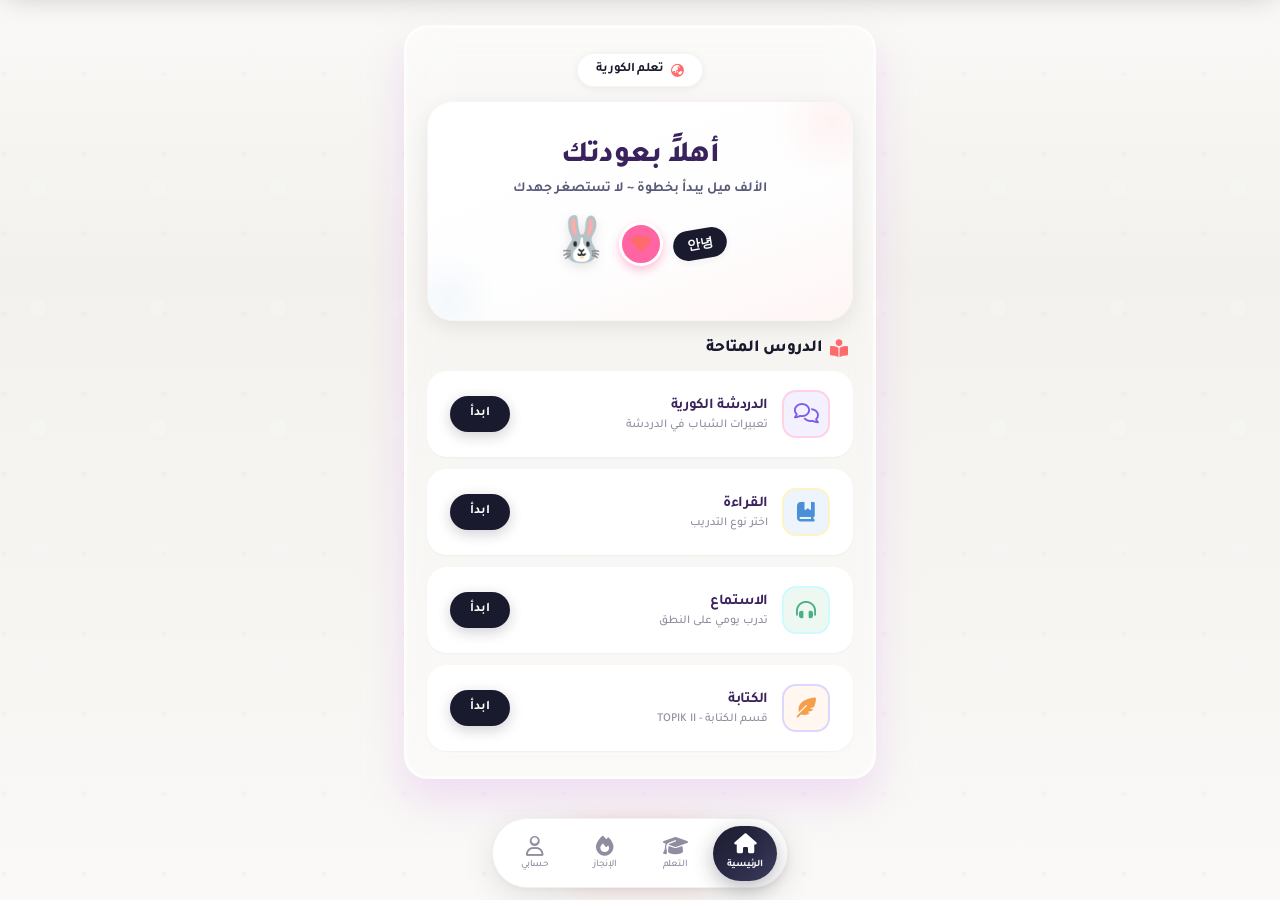
==== commit 9e3e4fbf: "Update index.html update file" ====
--- a/index.html
+++ b/index.html
@@ -2,18 +2,1225 @@
 <html lang="ar" dir="rtl">
 <head>
     <meta charset="UTF-8">
-    <meta name="viewport" content="width=device-width, initial-scale=1.0, viewport-fit=cover">
-    <title>تعلم الكورية</title>
+    <meta name="viewport" content="width=device-width, initial-scale=1.0, viewport-fit=cover, user-scalable=no">
+    <title>تعلم الكورية | K-Learn</title>
+    <meta name="theme-color" content="#1a1a2e">
+    <meta name="apple-mobile-web-app-capable" content="yes">
+    <meta name="apple-mobile-web-app-status-bar-style" content="black-translucent">
+    <meta name="apple-mobile-web-app-title" content="تعلم الكورية">
     <link rel="preconnect" href="https://fonts.googleapis.com">
     <link rel="preconnect" href="https://fonts.gstatic.com" crossorigin>
     <link href="https://fonts.googleapis.com/css2?family=Tajawal:wght@400;500;700;900&family=Fredoka:wght@400;600;700&display=swap" rel="stylesheet">
     <link rel="stylesheet" href="https://cdnjs.cloudflare.com/ajax/libs/font-awesome/6.4.0/css/all.min.css">
     <link rel="stylesheet" href="style.css">
-    <!-- ✅ يمنع ظهور أي شيء حتى يقرر السكربت أي شاشة يعرض -->
-    <style>body{visibility:hidden;}</style>
     <link rel="manifest" href="manifest.json">
+
+    <style>
+        :root {
+            --bg-primary: #faf9f7;
+            --bg-card: #ffffff;
+            --text-primary: #1a1a2e;
+            --text-secondary: #5a5a7a;
+            --text-muted: #8e8ea0;
+            --accent-coral: #ff6b6b;
+            --accent-coral-soft: #fff0f0;
+            --accent-blue: #4a90d9;
+            --accent-blue-soft: #edf4fc;
+            --accent-green: #4caf84;
+            --accent-green-soft: #edf8f2;
+            --accent-purple: #7c5ce7;
+            --accent-purple-soft: #f3f0ff;
+            --accent-orange: #f59e4b;
+            --accent-orange-soft: #fff7f0;
+            --accent-teal: #38b2ac;
+            --accent-teal-soft: #effaf9;
+            --shadow-xs: 0 1px 2px rgba(0, 0, 0, 0.04);
+            --shadow-sm: 0 2px 8px rgba(0, 0, 0, 0.06);
+            --shadow-md: 0 6px 20px rgba(0, 0, 0, 0.08);
+            --shadow-lg: 0 16px 40px rgba(0, 0, 0, 0.12);
+            --shadow-glow: 0 0 30px rgba(255, 107, 107, 0.15);
+            --radius-xs: 10px;
+            --radius-sm: 14px;
+            --radius-md: 20px;
+            --radius-lg: 26px;
+            --radius-xl: 32px;
+            --radius-full: 999px;
+            --font-display: 'Fredoka', 'Tajawal', sans-serif;
+            --font-body: 'Tajawal', sans-serif;
+            --transition-fast: 0.2s cubic-bezier(0.4, 0, 0.2, 1);
+            --transition-smooth: 0.35s cubic-bezier(0.4, 0, 0.2, 1);
+            --transition-bounce: 0.5s cubic-bezier(0.34, 1.56, 0.64, 1);
+            --nav-height: 72px;
+            --safe-bottom: env(safe-area-inset-bottom, 12px);
+        }
+
+        * {
+            box-sizing: border-box;
+            -webkit-tap-highlight-color: transparent;
+            -webkit-font-smoothing: antialiased;
+            -moz-osx-font-smoothing: grayscale;
+        }
+
+        body {
+            visibility: visible;
+            font-family: var(--font-body);
+            background: linear-gradient(180deg, #faf9f7 0%, #f3f1ed 30%, #faf9f7 100%);
+            background-attachment: fixed;
+            margin: 0;
+            padding: 0;
+            padding-bottom: calc(var(--nav-height) + var(--safe-bottom) + 16px);
+            color: var(--text-primary);
+            direction: rtl;
+            overflow-x: hidden;
+            min-height: 100vh;
+            min-height: 100dvh;
+            user-select: none;
+            -webkit-user-select: none;
+        }
+
+        /* ============ INSTALL BANNER ============ */
+        .install-banner {
+            position: fixed;
+            top: 0;
+            left: 0;
+            right: 0;
+            z-index: 9999;
+            background: linear-gradient(135deg, #1a1a2e 0%, #2d2d4a 100%);
+            color: #fff;
+            display: flex;
+            align-items: center;
+            gap: 12px;
+            padding: 14px 16px;
+            padding-top: max(14px, env(safe-area-inset-top, 14px));
+            transform: translateY(-120%);
+            transition: transform var(--transition-bounce);
+            box-shadow: 0 8px 32px rgba(0, 0, 0, 0.25);
+            border-radius: 0 0 var(--radius-md) var(--radius-md);
+        }
+        .install-banner.visible {
+            transform: translateY(0);
+        }
+        .install-banner-icon {
+            width: 44px;
+            height: 44px;
+            border-radius: var(--radius-xs);
+            background: linear-gradient(135deg, #ff6b6b, #ff8e8e);
+            display: flex;
+            align-items: center;
+            justify-content: center;
+            font-size: 22px;
+            flex-shrink: 0;
+            box-shadow: 0 4px 16px rgba(255, 107, 107, 0.35);
+        }
+        .install-banner-info {
+            flex: 1;
+            min-width: 0;
+        }
+        .install-banner-title {
+            font-weight: 700;
+            font-size: 14px;
+            letter-spacing: -0.2px;
+        }
+        .install-banner-subtitle {
+            font-size: 11px;
+            opacity: 0.75;
+            margin-top: 2px;
+        }
+        .install-banner-btn {
+            background: #fff;
+            color: #1a1a2e;
+            border: none;
+            padding: 10px 18px;
+            border-radius: var(--radius-full);
+            font-weight: 700;
+            font-size: 13px;
+            cursor: pointer;
+            white-space: nowrap;
+            font-family: var(--font-body);
+            transition: all var(--transition-fast);
+            box-shadow: 0 4px 14px rgba(255, 255, 255, 0.2);
+        }
+        .install-banner-btn:active {
+            transform: scale(0.94);
+            background: #f0f0f0;
+        }
+        .install-banner-close {
+            background: none;
+            border: none;
+            color: rgba(255, 255, 255, 0.6);
+            font-size: 18px;
+            cursor: pointer;
+            padding: 6px;
+            flex-shrink: 0;
+            transition: color var(--transition-fast);
+        }
+        .install-banner-close:active {
+            color: #fff;
+        }
+
+        /* ============ FLOATING INSTALL BUTTON ============ */
+        .floating-install-btn {
+            position: fixed;
+            bottom: calc(var(--nav-height) + var(--safe-bottom) + 80px);
+            left: 50%;
+            transform: translateX(-50%) translateY(120px);
+            z-index: 999;
+            background: linear-gradient(135deg, #ff6b6b 0%, #ff4757 100%);
+            color: #fff;
+            border: none;
+            padding: 12px 24px;
+            border-radius: var(--radius-full);
+            font-weight: 700;
+            font-size: 14px;
+            cursor: pointer;
+            font-family: var(--font-body);
+            display: flex;
+            align-items: center;
+            gap: 8px;
+            box-shadow: 0 8px 28px rgba(255, 71, 87, 0.4);
+            transition: transform var(--transition-bounce), box-shadow var(--transition-fast);
+            white-space: nowrap;
+            animation: floatPulse 3s ease-in-out infinite;
+        }
+        .floating-install-btn.visible {
+            transform: translateX(-50%) translateY(0);
+        }
+        .floating-install-btn:active {
+            transform: translateX(-50%) scale(0.93);
+            box-shadow: 0 4px 16px rgba(255, 71, 87, 0.5);
+        }
+        @keyframes floatPulse {
+            0%,
+            100% {
+                box-shadow: 0 8px 28px rgba(255, 71, 87, 0.4);
+            }
+            50% {
+                box-shadow: 0 14px 38px rgba(255, 71, 87, 0.6), 0 0 0 12px rgba(255, 107, 107, 0.08);
+            }
+        }
+
+        /* ============ NAVIGATION BAR ============ */
+        .app-navigation-bar {
+            position: fixed;
+            bottom: 12px;
+            bottom: calc(12px + var(--safe-bottom));
+            left: 50%;
+            transform: translateX(-50%);
+            display: flex;
+            gap: 6px;
+            background: #ffffff;
+            border-radius: var(--radius-full);
+            padding: 8px 10px;
+            z-index: 1000;
+            box-shadow: 0 8px 32px rgba(0, 0, 0, 0.10), 0 2px 6px rgba(0, 0, 0, 0.04);
+            width: fit-content;
+            border: 1px solid rgba(0, 0, 0, 0.05);
+            backdrop-filter: blur(20px);
+            -webkit-backdrop-filter: blur(20px);
+        }
+        .navigation-tab {
+            display: flex;
+            flex-direction: column;
+            align-items: center;
+            justify-content: center;
+            gap: 3px;
+            padding: 10px 18px;
+            border-radius: var(--radius-full);
+            cursor: pointer;
+            transition: all var(--transition-smooth);
+            color: var(--text-muted);
+            font-size: 10px;
+            font-weight: 500;
+            position: relative;
+            white-space: nowrap;
+            min-width: 52px;
+            letter-spacing: -0.2px;
+        }
+        .navigation-tab i {
+            font-size: 20px;
+            transition: all var(--transition-smooth);
+        }
+        .navigation-tab.active-tab {
+            color: #fff;
+            background: linear-gradient(135deg, #1a1a2e 0%, #3a3a5c 100%);
+            box-shadow: 0 6px 20px rgba(26, 26, 46, 0.3);
+            font-weight: 700;
+        }
+        .navigation-tab.active-tab i {
+            transform: translateY(-2px);
+            filter: drop-shadow(0 2px 4px rgba(0, 0, 0, 0.2));
+        }
+        .navigation-tab:not(.active-tab):active {
+            background: rgba(0, 0, 0, 0.04);
+            transform: scale(0.94);
+        }
+
+        /* ============ SCREENS CONTAINER ============ */
+        .screens-container {
+            padding: 16px;
+            padding-bottom: 20px;
+            max-width: 520px;
+            margin: 0 auto;
+        }
+        .app-screen {
+            display: none;
+            animation: screenFadeIn 0.4s cubic-bezier(0.4, 0, 0.2, 1);
+        }
+        .app-screen.active-screen {
+            display: block;
+        }
+        @keyframes screenFadeIn {
+            from {
+                opacity: 0;
+                transform: translateY(16px);
+            }
+            to {
+                opacity: 1;
+                transform: translateY(0);
+            }
+        }
+
+        /* ============ TOP BADGE ============ */
+        .top-badge-container {
+            display: flex;
+            justify-content: center;
+            margin-bottom: 14px;
+        }
+        .top-badge {
+            display: inline-flex;
+            align-items: center;
+            gap: 7px;
+            background: #fff;
+            border-radius: var(--radius-full);
+            padding: 8px 18px;
+            font-weight: 700;
+            font-size: 13px;
+            color: var(--text-primary);
+            box-shadow: var(--shadow-sm);
+            border: 1px solid rgba(0, 0, 0, 0.04);
+            letter-spacing: -0.3px;
+        }
+        .top-badge i {
+            color: var(--accent-coral);
+        }
+
+        /* ============ WELCOME HEADER ============ */
+        .welcome-header {
+            background: linear-gradient(160deg, #ffffff 0%, #fefefe 60%, #fff5f5 100%);
+            border-radius: var(--radius-lg);
+            padding: 24px 20px;
+            margin-bottom: 18px;
+            text-align: center;
+            box-shadow: var(--shadow-md);
+            border: 1px solid rgba(0, 0, 0, 0.03);
+            position: relative;
+            overflow: hidden;
+        }
+        .welcome-header::before {
+            content: '';
+            position: absolute;
+            top: -40px;
+            right: -40px;
+            width: 120px;
+            height: 120px;
+            background: radial-gradient(circle, rgba(255, 107, 107, 0.08) 0%, transparent 70%);
+            border-radius: 50%;
+            pointer-events: none;
+        }
+        .welcome-header::after {
+            content: '';
+            position: absolute;
+            bottom: -30px;
+            left: -30px;
+            width: 100px;
+            height: 100px;
+            background: radial-gradient(circle, rgba(74, 144, 217, 0.06) 0%, transparent 70%);
+            border-radius: 50%;
+            pointer-events: none;
+        }
+        .welcome-header h1 {
+            font-family: var(--font-display);
+            font-size: 26px;
+            font-weight: 800;
+            margin: 0 0 6px;
+            letter-spacing: -0.5px;
+            position: relative;
+            z-index: 1;
+        }
+        .welcome-header p {
+            color: var(--text-secondary);
+            margin: 0 0 14px;
+            font-size: 14px;
+            position: relative;
+            z-index: 1;
+        }
+        .mascot-area {
+            display: flex;
+            align-items: center;
+            justify-content: center;
+            gap: 10px;
+            position: relative;
+            z-index: 1;
+        }
+        .korean-bubble {
+            background: #1a1a2e;
+            color: #fff;
+            padding: 6px 14px;
+            border-radius: var(--radius-full);
+            font-weight: 700;
+            font-size: 13px;
+            box-shadow: var(--shadow-sm);
+            animation: bubbleBob 3s ease-in-out infinite;
+        }
+        @keyframes bubbleBob {
+            0%,
+            100% {
+                transform: translateY(0);
+            }
+            50% {
+                transform: translateY(-6px);
+            }
+        }
+        .rabbit-mascot {
+            font-size: 44px;
+            animation: rabbitHop 2s ease-in-out infinite;
+        }
+        @keyframes rabbitHop {
+            0%,
+            100% {
+                transform: translateY(0) rotate(0deg);
+            }
+            30% {
+                transform: translateY(-14px) rotate(-3deg);
+            }
+            60% {
+                transform: translateY(0) rotate(2deg);
+            }
+            80% {
+                transform: translateY(-4px) rotate(-1deg);
+            }
+        }
+        .heart-icon-wrapper {
+            animation: heartBeat 1.2s ease-in-out infinite;
+            color: #ff6b6b;
+            font-size: 18px;
+        }
+        @keyframes heartBeat {
+            0%,
+            100% {
+                transform: scale(1);
+            }
+            15% {
+                transform: scale(1.25);
+            }
+            30% {
+                transform: scale(1);
+            }
+            45% {
+                transform: scale(1.18);
+            }
+            60% {
+                transform: scale(1);
+            }
+        }
+
+        /* ============ SECTION HEADING ============ */
+        .section-heading {
+            display: flex;
+            align-items: center;
+            gap: 8px;
+            font-weight: 800;
+            font-size: 17px;
+            margin-bottom: 12px;
+            letter-spacing: -0.3px;
+            color: var(--text-primary);
+        }
+        .section-heading i {
+            color: var(--accent-coral);
+            font-size: 18px;
+        }
+
+        /* ============ CARDS ============ */
+        .cards-list {
+            display: flex;
+            flex-direction: column;
+            gap: 12px;
+        }
+        .custom-card {
+            display: flex;
+            align-items: center;
+            justify-content: space-between;
+            padding: 16px 18px;
+            border-radius: var(--radius-md);
+            cursor: pointer;
+            transition: all var(--transition-smooth);
+            border: 1px solid transparent;
+            position: relative;
+            overflow: hidden;
+            box-shadow: var(--shadow-xs);
+            background: #fff;
+        }
+        .custom-card::after {
+            content: '';
+            position: absolute;
+            inset: 0;
+            border-radius: inherit;
+            opacity: 0;
+            transition: opacity var(--transition-fast);
+            pointer-events: none;
+            background: linear-gradient(135deg, rgba(255, 255, 255, 0.5) 0%, transparent 60%);
+        }
+        .custom-card:active {
+            transform: scale(0.97);
+            box-shadow: var(--shadow-md);
+        }
+        .custom-card:active::after {
+            opacity: 1;
+        }
+        .card-main-body {
+            display: flex;
+            align-items: center;
+            gap: 14px;
+            flex: 1;
+            min-width: 0;
+        }
+        .media-badge {
+            width: 48px;
+            height: 48px;
+            border-radius: var(--radius-sm);
+            display: flex;
+            align-items: center;
+            justify-content: center;
+            font-size: 20px;
+            flex-shrink: 0;
+            transition: transform var(--transition-fast);
+        }
+        .custom-card:active .media-badge {
+            transform: scale(0.9);
+        }
+        .bg-chat .media-badge {
+            background: var(--accent-purple-soft);
+            color: var(--accent-purple);
+        }
+        .bg-read .media-badge {
+            background: var(--accent-blue-soft);
+            color: var(--accent-blue);
+        }
+        .bg-listen .media-badge {
+            background: var(--accent-green-soft);
+            color: var(--accent-green);
+        }
+        .bg-write .media-badge {
+            background: var(--accent-orange-soft);
+            color: var(--accent-orange);
+        }
+        .card-text-details h3 {
+            margin: 0;
+            font-size: 15px;
+            font-weight: 700;
+            letter-spacing: -0.3px;
+        }
+        .card-text-details p {
+            margin: 3px 0 0;
+            font-size: 12px;
+            color: var(--text-muted);
+        }
+        .action-button {
+            background: #1a1a2e;
+            color: #fff;
+            border: none;
+            padding: 10px 20px;
+            border-radius: var(--radius-full);
+            font-weight: 700;
+            font-size: 13px;
+            cursor: pointer;
+            font-family: var(--font-body);
+            transition: all var(--transition-fast);
+            white-space: nowrap;
+            flex-shrink: 0;
+            box-shadow: 0 4px 14px rgba(26, 26, 46, 0.2);
+        }
+        .action-button:active {
+            transform: scale(0.92);
+            box-shadow: 0 2px 8px rgba(26, 26, 46, 0.3);
+        }
+
+        /* ============ LEARN SCREEN ============ */
+        .learn-card {
+            background: #fff;
+            border-radius: var(--radius-md);
+            padding: 18px;
+            margin-bottom: 12px;
+            box-shadow: var(--shadow-sm);
+            display: flex;
+            gap: 14px;
+            align-items: flex-start;
+            border: 1px solid rgba(0, 0, 0, 0.03);
+            transition: all var(--transition-fast);
+        }
+        .learn-card:active {
+            box-shadow: var(--shadow-md);
+        }
+        .learn-icon {
+            font-size: 32px;
+            flex-shrink: 0;
+            width: 50px;
+            height: 50px;
+            border-radius: var(--radius-sm);
+            display: flex;
+            align-items: center;
+            justify-content: center;
+            background: #f9f9fb;
+        }
+        .learn-content {
+            flex: 1;
+            min-width: 0;
+        }
+        .learn-title {
+            font-weight: 700;
+            font-size: 14px;
+            margin-bottom: 6px;
+        }
+        .learn-text {
+            font-size: 13px;
+            color: var(--text-secondary);
+            line-height: 1.6;
+            margin-bottom: 10px;
+        }
+        .learn-refresh {
+            background: #f5f5f8;
+            border: none;
+            padding: 8px 16px;
+            border-radius: var(--radius-full);
+            font-size: 12px;
+            font-weight: 600;
+            cursor: pointer;
+            font-family: var(--font-body);
+            color: var(--text-secondary);
+            transition: all var(--transition-fast);
+        }
+        .learn-refresh:active {
+            background: #e8e8ef;
+            transform: scale(0.95);
+        }
+        .topik-style {
+            border-right: 3px solid var(--accent-blue);
+        }
+        .motivation-style {
+            border-right: 3px solid var(--accent-coral);
+        }
+
+        /* ============ ACHIEVEMENTS SCREEN ============ */
+        .progress-section {
+            background: #fff;
+            border-radius: var(--radius-md);
+            padding: 18px;
+            margin-bottom: 14px;
+            box-shadow: var(--shadow-sm);
+            border: 1px solid rgba(0, 0, 0, 0.03);
+        }
+        .progress-label {
+            display: flex;
+            justify-content: space-between;
+            font-weight: 700;
+            font-size: 14px;
+            margin-bottom: 10px;
+        }
+        .progress-bar {
+            height: 14px;
+            background: #f0f0f5;
+            border-radius: var(--radius-full);
+            position: relative;
+            overflow: visible;
+            margin-bottom: 10px;
+        }
+        .progress-fill {
+            height: 100%;
+            background: linear-gradient(90deg, #ff6b6b, #ff8e8e, #ff6b6b);
+            background-size: 200% 100%;
+            border-radius: var(--radius-full);
+            transition: width var(--transition-bounce);
+            animation: shimmer 2s ease-in-out infinite;
+        }
+        @keyframes shimmer {
+            0%,
+            100% {
+                background-position: 0% 50%;
+            }
+            50% {
+                background-position: 100% 50%;
+            }
+        }
+        .progress-character {
+            position: absolute;
+            top: -22px;
+            font-size: 22px;
+            transition: left var(--transition-bounce);
+            transform: translateX(-50%);
+            filter: drop-shadow(0 2px 4px rgba(0, 0, 0, 0.15));
+        }
+        .stars-row {
+            display: flex;
+            gap: 4px;
+            flex-wrap: wrap;
+            justify-content: center;
+        }
+        .star-icon {
+            font-size: 22px;
+            transition: all var(--transition-fast);
+        }
+        .star-icon.earned {
+            animation: starPop 0.5s ease-out;
+        }
+        @keyframes starPop {
+            0% {
+                transform: scale(0);
+                opacity: 0;
+            }
+            60% {
+                transform: scale(1.4);
+            }
+            100% {
+                transform: scale(1);
+                opacity: 1;
+            }
+        }
+        .stats-grid {
+            display: grid;
+            grid-template-columns: 1fr 1fr;
+            gap: 10px;
+            margin-bottom: 14px;
+        }
+        .stat-card {
+            background: #fff;
+            border-radius: var(--radius-md);
+            padding: 16px;
+            text-align: center;
+            box-shadow: var(--shadow-xs);
+            border: 1px solid rgba(0, 0, 0, 0.03);
+            transition: all var(--transition-fast);
+        }
+        .stat-card:active {
+            transform: scale(0.96);
+            box-shadow: var(--shadow-sm);
+        }
+        .stat-emoji {
+            font-size: 28px;
+            margin-bottom: 4px;
+        }
+        .stat-value {
+            font-family: var(--font-display);
+            font-size: 26px;
+            font-weight: 800;
+            color: var(--text-primary);
+        }
+        .stat-label {
+            font-size: 11px;
+            color: var(--text-muted);
+            margin-top: 2px;
+        }
+        .badges-title {
+            font-weight: 800;
+            font-size: 16px;
+            margin-bottom: 10px;
+        }
+        .badges-grid {
+            display: flex;
+            gap: 8px;
+            flex-wrap: wrap;
+        }
+        .badge-item {
+            width: 48px;
+            height: 48px;
+            border-radius: var(--radius-sm);
+            background: #f5f5f8;
+            display: flex;
+            align-items: center;
+            justify-content: center;
+            font-size: 24px;
+            transition: all var(--transition-fast);
+            border: 2px solid transparent;
+        }
+        .badge-item.earned {
+            background: #fff;
+            border-color: #ffd700;
+            box-shadow: 0 0 16px rgba(255, 215, 0, 0.25);
+            animation: badgeGlow 2s ease-in-out infinite;
+        }
+        @keyframes badgeGlow {
+            0%,
+            100% {
+                box-shadow: 0 0 12px rgba(255, 215, 0, 0.2);
+            }
+            50% {
+                box-shadow: 0 0 24px rgba(255, 215, 0, 0.4);
+            }
+        }
+        .encouragement {
+            text-align: center;
+            font-weight: 600;
+            color: var(--text-secondary);
+            margin-top: 14px;
+            font-size: 14px;
+            padding: 12px;
+            background: #fff;
+            border-radius: var(--radius-md);
+            box-shadow: var(--shadow-xs);
+        }
+
+        /* ============ PROFILE SCREEN ============ */
+        .profile-info-card {
+            background: #fff;
+            border-radius: var(--radius-lg);
+            padding: 22px;
+            text-align: center;
+            box-shadow: var(--shadow-md);
+            margin-bottom: 14px;
+            border: 1px solid rgba(0, 0, 0, 0.03);
+        }
+        .avatar-circle {
+            width: 80px;
+            height: 80px;
+            border-radius: 50%;
+            background: linear-gradient(135deg, #f9f9fb, #f0f0f5);
+            display: flex;
+            align-items: center;
+            justify-content: center;
+            font-size: 42px;
+            margin: 0 auto 12px;
+            box-shadow: var(--shadow-sm);
+            border: 3px solid #fff;
+            transition: all var(--transition-fast);
+        }
+        .profile-details h1 {
+            font-family: var(--font-display);
+            font-size: 22px;
+            font-weight: 800;
+            margin: 0 0 4px;
+        }
+        .profile-details p {
+            color: var(--text-muted);
+            font-size: 13px;
+            margin: 0 0 12px;
+        }
+        .edit-profile-btn {
+            background: #f5f5f8;
+            border: none;
+            padding: 10px 20px;
+            border-radius: var(--radius-full);
+            font-weight: 600;
+            cursor: pointer;
+            font-family: var(--font-body);
+            font-size: 13px;
+            transition: all var(--transition-fast);
+            color: var(--text-primary);
+        }
+        .edit-profile-btn:active {
+            background: #e8e8ef;
+            transform: scale(0.94);
+        }
+        .streak-card {
+            background: linear-gradient(135deg, #fff8f0, #fff3e6);
+            border-radius: var(--radius-md);
+            padding: 16px;
+            display: flex;
+            align-items: center;
+            gap: 12px;
+            margin-bottom: 14px;
+            box-shadow: var(--shadow-sm);
+            border: 1px solid rgba(245, 158, 75, 0.15);
+        }
+        .streak-icon {
+            font-size: 36px;
+            flex-shrink: 0;
+        }
+        .streak-info {
+            display: flex;
+            flex-direction: column;
+        }
+        .streak-number {
+            font-family: var(--font-display);
+            font-size: 28px;
+            font-weight: 800;
+            color: var(--accent-orange);
+        }
+        .streak-label {
+            font-size: 12px;
+            color: var(--text-muted);
+        }
+        .streak-message {
+            margin-top: 6px;
+            font-size: 12px;
+            font-weight: 600;
+            color: var(--accent-orange);
+        }
+        .stats-detailed {
+            display: flex;
+            gap: 10px;
+            margin-bottom: 14px;
+        }
+        .stat-item {
+            flex: 1;
+            background: #fff;
+            border-radius: var(--radius-md);
+            padding: 14px;
+            text-align: center;
+            box-shadow: var(--shadow-xs);
+            border: 1px solid rgba(0, 0, 0, 0.03);
+        }
+        .stat-item i {
+            font-size: 18px;
+            color: var(--accent-coral);
+            margin-bottom: 4px;
+            display: block;
+        }
+        .stat-detail-value {
+            font-family: var(--font-display);
+            font-size: 20px;
+            font-weight: 800;
+            display: block;
+        }
+        .stat-detail-label {
+            font-size: 10px;
+            color: var(--text-muted);
+        }
+        .logout-btn {
+            width: 100%;
+            background: #fff;
+            border: 2px solid #ff6b6b;
+            color: #ff6b6b;
+            padding: 14px;
+            border-radius: var(--radius-full);
+            font-weight: 700;
+            cursor: pointer;
+            font-family: var(--font-body);
+            font-size: 14px;
+            transition: all var(--transition-fast);
+        }
+        .logout-btn:active {
+            background: #fff0f0;
+            transform: scale(0.96);
+        }
+
+        /* ============ STORY SCREENS ============ */
+        .story-view-screen {
+            padding: 16px;
+            max-width: 520px;
+            margin: 0 auto;
+            animation: screenFadeIn 0.35s ease-out;
+        }
+        .back-btn,
+        .back-to-home-btn {
+            background: #fff;
+            border: 1px solid rgba(0, 0, 0, 0.06);
+            padding: 10px 16px;
+            border-radius: var(--radius-full);
+            cursor: pointer;
+            font-weight: 600;
+            font-size: 13px;
+            font-family: var(--font-body);
+            display: inline-flex;
+            align-items: center;
+            gap: 6px;
+            box-shadow: var(--shadow-xs);
+            transition: all var(--transition-fast);
+            color: var(--text-primary);
+        }
+        .back-btn:active,
+        .back-to-home-btn:active {
+            transform: scale(0.94);
+            box-shadow: var(--shadow-sm);
+        }
+        .listen-btn {
+            background: linear-gradient(135deg, #1a1a2e, #3a3a5c);
+            color: #fff;
+            padding: 14px 24px;
+            border-radius: var(--radius-full);
+            text-align: center;
+            cursor: pointer;
+            font-weight: 700;
+            font-size: 14px;
+            margin: 14px 0;
+            transition: all var(--transition-fast);
+            box-shadow: 0 6px 20px rgba(26, 26, 46, 0.3);
+            display: inline-flex;
+            align-items: center;
+            gap: 8px;
+            justify-content: center;
+        }
+        .listen-btn:active {
+            transform: scale(0.94);
+            box-shadow: 0 4px 14px rgba(26, 26, 46, 0.4);
+        }
+        .listen-btn.playing {
+            background: linear-gradient(135deg, #ff6b6b, #ff4757);
+            animation: pulseBtn 1.5s ease-in-out infinite;
+        }
+        @keyframes pulseBtn {
+            0%,
+            100% {
+                box-shadow: 0 6px 20px rgba(255, 71, 87, 0.3);
+            }
+            50% {
+                box-shadow: 0 10px 30px rgba(255, 71, 87, 0.5);
+            }
+        }
+        .story-container {
+            background: #fff;
+            border-radius: var(--radius-md);
+            padding: 18px;
+            line-height: 2;
+            font-size: 15px;
+            box-shadow: var(--shadow-sm);
+            border: 1px solid rgba(0, 0, 0, 0.03);
+        }
+        .lesson {
+            background: #fffdf5;
+            border-radius: var(--radius-md);
+            padding: 16px;
+            margin: 14px 0;
+            border-right: 3px solid #ffd700;
+            font-size: 13px;
+            line-height: 1.7;
+        }
+        .action-button-done {
+            background: linear-gradient(135deg, #4caf84, #38b2ac);
+            color: #fff;
+            padding: 16px 24px;
+            border-radius: var(--radius-full);
+            text-align: center;
+            cursor: pointer;
+            font-weight: 700;
+            font-size: 15px;
+            margin-top: 14px;
+            box-shadow: 0 6px 22px rgba(76, 175, 132, 0.35);
+            transition: all var(--transition-fast);
+        }
+        .action-button-done:active {
+            transform: scale(0.94);
+            box-shadow: 0 4px 14px rgba(76, 175, 132, 0.45);
+        }
+
+        /* ============ TOP BAR ============ */
+        .top-bar {
+            display: flex;
+            align-items: center;
+            justify-content: space-between;
+            margin-bottom: 14px;
+            font-weight: 800;
+            font-size: 18px;
+        }
+
+        /* ============ TABS ============ */
+        .tabs {
+            display: flex;
+            gap: 6px;
+            overflow-x: auto;
+            padding-bottom: 8px;
+            margin-bottom: 12px;
+            -webkit-overflow-scrolling: touch;
+            scrollbar-width: none;
+        }
+        .tabs::-webkit-scrollbar {
+            display: none;
+        }
+        .tab {
+            padding: 10px 18px;
+            border-radius: var(--radius-full);
+            font-weight: 600;
+            font-size: 12px;
+            cursor: pointer;
+            white-space: nowrap;
+            background: #fff;
+            border: 1px solid rgba(0, 0, 0, 0.05);
+            transition: all var(--transition-fast);
+            box-shadow: var(--shadow-xs);
+        }
+        .tab.active {
+            background: #1a1a2e;
+            color: #fff;
+            border-color: #1a1a2e;
+            box-shadow: 0 4px 14px rgba(26, 26, 46, 0.25);
+        }
+        .tab:active {
+            transform: scale(0.94);
+        }
+
+        /* ============ AVATAR PICKER ============ */
+        .avatar-picker {
+            display: flex;
+            gap: 10px;
+            flex-wrap: wrap;
+            justify-content: center;
+            margin: 10px 0;
+        }
+        .avatar-option {
+            width: 48px;
+            height: 48px;
+            border-radius: 50%;
+            background: #f5f5f8;
+            display: flex;
+            align-items: center;
+            justify-content: center;
+            font-size: 26px;
+            cursor: pointer;
+            transition: all var(--transition-fast);
+            border: 3px solid transparent;
+        }
+        .avatar-option:active {
+            transform: scale(0.88);
+        }
+        .avatar-option.selected {
+            border-color: #1a1a2e;
+            box-shadow: 0 0 0 4px rgba(26, 26, 46, 0.1);
+        }
+
+        /* ============ LOGIN INPUT ============ */
+        .login-input {
+            width: 100%;
+            padding: 14px 16px;
+            border-radius: var(--radius-md);
+            border: 2px solid #e8e8ef;
+            font-family: var(--font-body);
+            font-size: 14px;
+            transition: all var(--transition-fast);
+            background: #fafafc;
+            margin: 8px 0;
+            text-align: center;
+        }
+        .login-input:focus {
+            outline: none;
+            border-color: #1a1a2e;
+            background: #fff;
+            box-shadow: 0 0 0 6px rgba(26, 26, 46, 0.04);
+        }
+        .login-btn {
+            width: 100%;
+            padding: 14px;
+            border-radius: var(--radius-full);
+            font-weight: 700;
+            font-size: 14px;
+            cursor: pointer;
+            font-family: var(--font-body);
+            transition: all var(--transition-fast);
+            border: none;
+            margin: 6px 0;
+        }
+        .email-btn {
+            background: #1a1a2e;
+            color: #fff;
+            box-shadow: 0 6px 20px rgba(26, 26, 46, 0.3);
+        }
+        .email-btn:active {
+            transform: scale(0.95);
+            box-shadow: 0 4px 12px rgba(26, 26, 46, 0.4);
+        }
+        .secondary-btn {
+            background: #f5f5f8;
+            color: var(--text-primary);
+        }
+        .secondary-btn:active {
+            background: #e8e8ef;
+            transform: scale(0.95);
+        }
+        .profile-customize {
+            background: #fff;
+            border-radius: var(--radius-md);
+            padding: 18px;
+            box-shadow: var(--shadow-sm);
+            text-align: center;
+        }
+        .profile-customize p {
+            font-weight: 700;
+            margin: 0 0 8px;
+        }
+
+        /* ============ TTS STATUS ============ */
+        .tts-status {
+            font-size: 12px;
+            color: var(--text-muted);
+            margin: -6px 0 8px;
+            text-align: center;
+            min-height: 18px;
+        }
+
+        /* ============ SCROLLBAR ============ */
+        ::-webkit-scrollbar {
+            width: 4px;
+        }
+        ::-webkit-scrollbar-track {
+            background: transparent;
+        }
+        ::-webkit-scrollbar-thumb {
+            background: rgba(0, 0, 0, 0.1);
+            border-radius: 4px;
+        }
+
+        /* ============ RESPONSIVE ============ */
+        @media (min-width: 520px) {
+            .screens-container {
+                padding: 20px 24px;
+            }
+            .custom-card {
+                padding: 18px 22px;
+            }
+            .welcome-header {
+                padding: 30px 26px;
+            }
+            .welcome-header h1 {
+                font-size: 30px;
+            }
+            .stats-grid {
+                grid-template-columns: repeat(4, 1fr);
+            }
+            .stats-detailed {
+                gap: 12px;
+            }
+        }
+        @media (max-width: 360px) {
+            .navigation-tab {
+                padding: 8px 12px;
+                font-size: 9px;
+            }
+            .navigation-tab i {
+                font-size: 17px;
+            }
+            .custom-card {
+                padding: 12px 14px;
+            }
+            .media-badge {
+                width: 40px;
+                height: 40px;
+                font-size: 17px;
+            }
+            .card-text-details h3 {
+                font-size: 13px;
+            }
+            .action-button {
+                padding: 8px 14px;
+                font-size: 11px;
+            }
+        }
+    </style>
 </head>
 <body>
+
+    <!-- ========== شريط تثبيت التطبيق (أعلى الشاشة) ========== -->
+    <div class="install-banner" id="installBanner">
+        <div class="install-banner-icon">📱</div>
+        <div class="install-banner-info">
+            <div class="install-banner-title">تثبيت التطبيق</div>
+            <div class="install-banner-subtitle">أضفه لشاشتك الرئيسية لتجربة أسرع</div>
+        </div>
+        <button class="install-banner-btn" id="installBannerBtn" onclick="triggerInstall()">تثبيت</button>
+        <button class="install-banner-close" onclick="dismissInstallBanner()">✕</button>
+    </div>
+
+    <!-- ========== زر التثبيت العائم ========== -->
+    <button class="floating-install-btn" id="floatingInstallBtn" onclick="triggerInstall()">
+        ⬇️ تثبيت التطبيق
+    </button>
+
     <!-- ========== الشريط السفلي الثابت ========== -->
     <nav class="app-navigation-bar" id="bottomNav">
         <div class="navigation-tab active-tab" data-target="home">
@@ -50,7 +1257,6 @@
                     <div class="card-main-body"><div class="media-badge"><i class="fa-regular fa-comments"></i></div><div class="card-text-details"><h3>الدردشة الكورية</h3><p>تعبيرات الشباب في الدردشة</p></div></div>
                     <button class="action-button">ابدأ</button>
                 </div>
-                <!-- بطاقة القراءة بعد التعديل -->
                 <div class="custom-card bg-read" onclick="openReading()">
                     <div class="card-main-body">
                         <div class="media-badge"><i class="fa-solid fa-book-bookmark"></i></div>
@@ -393,98 +1599,4 @@
             <div class="tts-status" id="ttsStatus15"></div>
             <div class="story-container" id="storyText15"></div>
             <div class="lesson">
-                <strong>📌 الدرس المستفاد من القصة</strong><br>
-                هناك عوالم وأبعاد تعيش بين طيات واقعنا، وقد نعبرها دون أن ندري... لكن الأهم ألا ننزل أبداً في المحطة الخطأ.
-            </div>
-            <div class="action-button-done" onclick="completeStoryAndGoBack()">لقد أنهيت القصة بنجاح! 🎉</div>
-        </div>
-        <!-- القصة 16 -->
-        <div class="story-view-screen" id="story-screen-16" style="display:none;">
-            <div class="back-btn" onclick="switchToStoriesList()"><i class="fa-solid fa-arrow-right"></i> رجوع</div>
-            <h1 style="text-align:center;font-weight:900;">🧱 벽 속의 손님</h1>
-            <div class="listen-btn" id="audioBtn16" onclick="toggleAudio(16)"><span id="btnContent16"><i class="fa-solid fa-play"></i> <span>تشغيل الصوت</span></span></div>
-            <div class="tts-status" id="ttsStatus16"></div>
-            <div class="story-container" id="storyText16"></div>
-            <div class="lesson">
-                <strong>📌 الدرس المستفاد من القصة</strong><br>
-                العقل المنعزل قد يخلق حقيقة بديلة كاملة ليهرب من ألم الوحدة، حتى يصبح الغريب الذي يخافه الآخرون.
-            </div>
-            <div class="action-button-done" onclick="completeStoryAndGoBack()">لقد أنهيت القصة بنجاح! 🎉</div>
-        </div>
-        <!-- القصة 17 -->
-        <div class="story-view-screen" id="story-screen-17" style="display:none;">
-            <div class="back-btn" onclick="switchToStoriesList()"><i class="fa-solid fa-arrow-right"></i> رجوع</div>
-            <h1 style="text-align:center;font-weight:900;">📻 한밤의 라디오 방송</h1>
-            <div class="listen-btn" id="audioBtn17" onclick="toggleAudio(17)"><span id="btnContent17"><i class="fa-solid fa-play"></i> <span>تشغيل الصوت</span></span></div>
-            <div class="tts-status" id="ttsStatus17"></div>
-            <div class="story-container" id="storyText17"></div>
-            <div class="lesson">
-                <strong>📌 الدرس المستفاد من القصة</strong><br>
-                كم من الأصوات التي نسمعها يومياً هي حقيقية حقاً؟ وأي من العوالم التي نصدقها هي مجرد انعكاس لجدران عقولنا المريضة؟
-            </div>
-            <div class="action-button-done" onclick="completeStoryAndGoBack()">لقد أنهيت القصة بنجاح! 🎉</div>
-        </div>
-        <!-- القصة 18 -->
-        <div class="story-view-screen" id="story-screen-18" style="display:none;">
-            <div class="back-btn" onclick="switchToStoriesList()"><i class="fa-solid fa-arrow-right"></i> رجوع</div>
-            <h1 style="text-align:center;font-weight:900;">⚖️ 과도한 무게</h1>
-            <div class="listen-btn" id="audioBtn18" onclick="toggleAudio(18)"><span id="btnContent18"><i class="fa-solid fa-play"></i> <span>تشغيل الصوت</span></span></div>
-            <div class="tts-status" id="ttsStatus18"></div>
-            <div class="story-container" id="storyText18"></div>
-            <div class="lesson">
-                <strong>📌 الدرس المستفاد من القصة</strong><br>
-                نخاف من الظلام مع أن أكثر الكوابيس رعباً لا تأتي من العتمة، بل من المساحات الفارغة التي نعتقد أنها آمنة.
-            </div>
-            <div class="action-button-done" onclick="completeStoryAndGoBack()">لقد أنهيت القصة بنجاح! 🎉</div>
-        </div>
-        <!-- القصة 19 -->
-        <div class="story-view-screen" id="story-screen-19" style="display:none;">
-            <div class="back-btn" onclick="switchToStoriesList()"><i class="fa-solid fa-arrow-right"></i> رجوع</div>
-            <h1 style="text-align:center;font-weight:900;">🖼️ 움직이는 그림</h1>
-            <div class="listen-btn" id="audioBtn19" onclick="toggleAudio(19)"><span id="btnContent19"><i class="fa-solid fa-play"></i> <span>تشغيل الصوت</span></span></div>
-            <div class="tts-status" id="ttsStatus19"></div>
-            <div class="story-container" id="storyText19"></div>
-            <div class="lesson">
-                <strong>📌 الدرس المستفاد من القصة</strong><br>
-                بعض النظرات تبقى محفورة في الذاكرة للأبد... خاصة تلك التي تشعر أنها تراك أنت أيضاً.
-            </div>
-            <div class="action-button-done" onclick="completeStoryAndGoBack()">لقد أنهيت القصة بنجاح! 🎉</div>
-        </div>
-    </div>
-
-    <script>
-        const quotes = [
-            "الألف ميل يبدأ بخطوة ~ لا تستصغر جهدك",
-            "كل كلمة كورية تتعلمها تقربك من حلمك",
-            "작은 노력이 모여 큰 꿈이 된다 ~ الجهود الصغيرة تبني حلماً كبيراً",
-            "لا تقارن نفسك بالآخرين.. رحلتك مختلفة وجميلة",
-            "힘내세요! أنت أقوى مما تتصوّر",
-            "التكرار يصنع المعجزات.. تدرب ولو 5 دقائق يومياً",
-            "실수해도 괜찮아요! الأخطاء دليل أنك تحاول",
-            "كل خبير كان مبتدئاً في يوم من الأيام",
-            "اليوم أفضل من الأمس.. وغداً سيكون أجمل",
-            "파이팅! النجاح ينتظر من يستمر"
-        ];
-        document.addEventListener('DOMContentLoaded', function() {
-            const quoteEl = document.getElementById('dailyQuote');
-            if (quoteEl) quoteEl.textContent = quotes[Math.floor(Math.random() * quotes.length)];
-        });
-    </script>
-
-    <script src="data.js"></script>
-    <script src="data2.js"></script>
-    <script src="data3.js"></script>
-    <script src="data4.js"></script>
-    <script src="script.js"></script>
-    <!-- تسجيل Service Worker -->
-<script>
-if ('serviceWorker' in navigator) {
-  window.addEventListener('load', () => {
-    navigator.serviceWorker.register('service-worker.js')
-      .then(reg => console.log('✅ Service Worker مسجل بنجاح'))
-      .catch(err => console.log('❌ خطأ في التسجيل:', err));
-  });
-}
-</script>
-</body>
-</html>+   
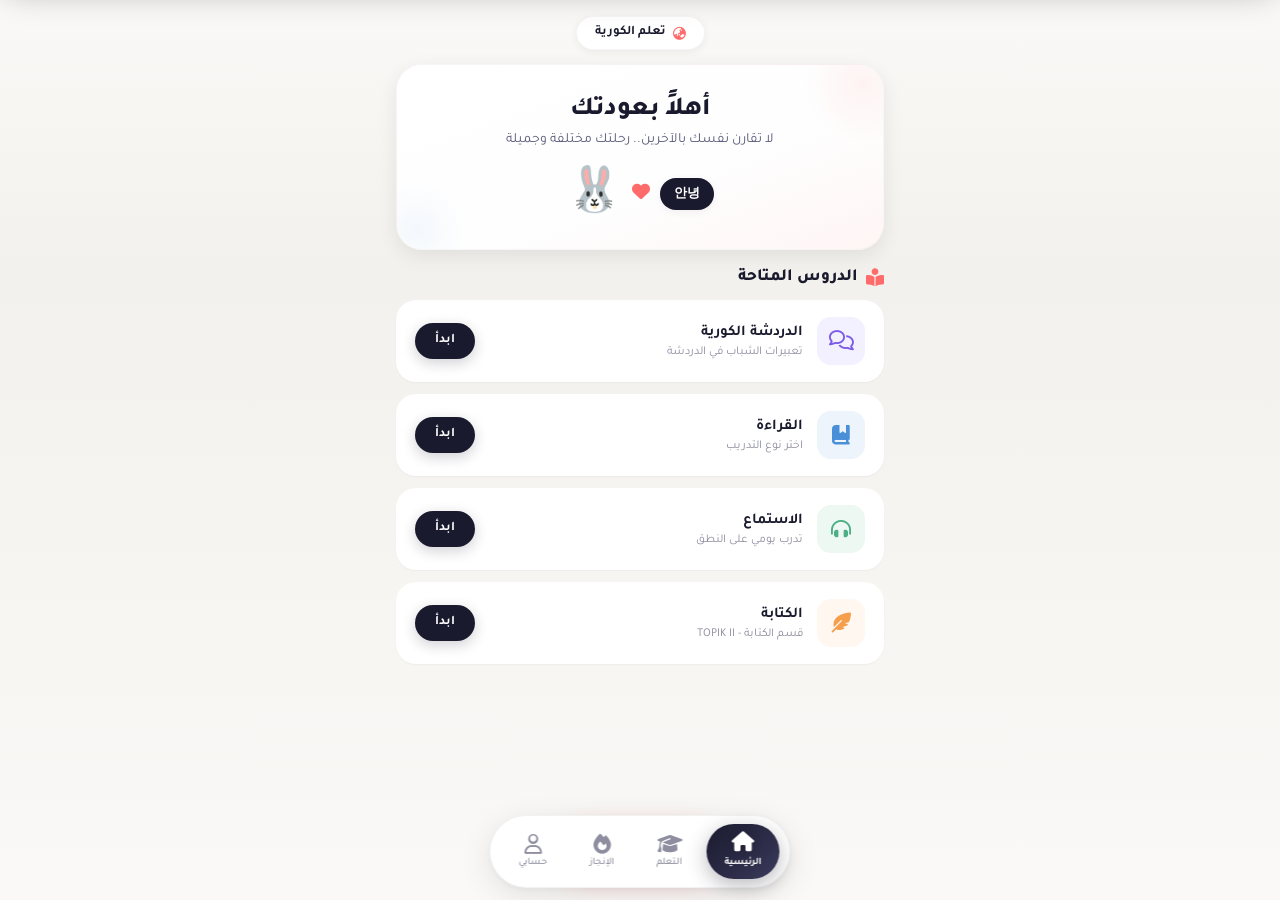
==== commit 442a9110: "Update index.html update file" ====
--- a/index.html
+++ b/index.html
@@ -12,9 +12,7 @@
     <link rel="preconnect" href="https://fonts.gstatic.com" crossorigin>
     <link href="https://fonts.googleapis.com/css2?family=Tajawal:wght@400;500;700;900&family=Fredoka:wght@400;600;700&display=swap" rel="stylesheet">
     <link rel="stylesheet" href="https://cdnjs.cloudflare.com/ajax/libs/font-awesome/6.4.0/css/all.min.css">
-    <link rel="stylesheet" href="style.css">
     <link rel="manifest" href="manifest.json">
-
     <style>
         :root {
             --bg-primary: #faf9f7;
@@ -34,16 +32,14 @@
             --accent-orange-soft: #fff7f0;
             --accent-teal: #38b2ac;
             --accent-teal-soft: #effaf9;
-            --shadow-xs: 0 1px 2px rgba(0, 0, 0, 0.04);
-            --shadow-sm: 0 2px 8px rgba(0, 0, 0, 0.06);
-            --shadow-md: 0 6px 20px rgba(0, 0, 0, 0.08);
-            --shadow-lg: 0 16px 40px rgba(0, 0, 0, 0.12);
-            --shadow-glow: 0 0 30px rgba(255, 107, 107, 0.15);
+            --shadow-xs: 0 1px 2px rgba(0,0,0,0.04);
+            --shadow-sm: 0 2px 8px rgba(0,0,0,0.06);
+            --shadow-md: 0 6px 20px rgba(0,0,0,0.08);
+            --shadow-lg: 0 16px 40px rgba(0,0,0,0.12);
             --radius-xs: 10px;
             --radius-sm: 14px;
             --radius-md: 20px;
             --radius-lg: 26px;
-            --radius-xl: 32px;
             --radius-full: 999px;
             --font-display: 'Fredoka', 'Tajawal', sans-serif;
             --font-body: 'Tajawal', sans-serif;
@@ -53,14 +49,12 @@
             --nav-height: 72px;
             --safe-bottom: env(safe-area-inset-bottom, 12px);
         }
-
         * {
             box-sizing: border-box;
             -webkit-tap-highlight-color: transparent;
             -webkit-font-smoothing: antialiased;
             -moz-osx-font-smoothing: grayscale;
         }
-
         body {
             visibility: visible;
             font-family: var(--font-body);
@@ -77,8 +71,7 @@
             user-select: none;
             -webkit-user-select: none;
         }
-
-        /* ============ INSTALL BANNER ============ */
+        /* INSTALL BANNER */
         .install-banner {
             position: fixed;
             top: 0;
@@ -94,7 +87,7 @@
             padding-top: max(14px, env(safe-area-inset-top, 14px));
             transform: translateY(-120%);
             transition: transform var(--transition-bounce);
-            box-shadow: 0 8px 32px rgba(0, 0, 0, 0.25);
+            box-shadow: 0 8px 32px rgba(0,0,0,0.25);
             border-radius: 0 0 var(--radius-md) var(--radius-md);
         }
         .install-banner.visible {
@@ -110,7 +103,7 @@
             justify-content: center;
             font-size: 22px;
             flex-shrink: 0;
-            box-shadow: 0 4px 16px rgba(255, 107, 107, 0.35);
+            box-shadow: 0 4px 16px rgba(255,107,107,0.35);
         }
         .install-banner-info {
             flex: 1;
@@ -119,7 +112,6 @@
         .install-banner-title {
             font-weight: 700;
             font-size: 14px;
-            letter-spacing: -0.2px;
         }
         .install-banner-subtitle {
             font-size: 11px;
@@ -138,7 +130,7 @@
             white-space: nowrap;
             font-family: var(--font-body);
             transition: all var(--transition-fast);
-            box-shadow: 0 4px 14px rgba(255, 255, 255, 0.2);
+            box-shadow: 0 4px 14px rgba(255,255,255,0.2);
         }
         .install-banner-btn:active {
             transform: scale(0.94);
@@ -147,7 +139,7 @@
         .install-banner-close {
             background: none;
             border: none;
-            color: rgba(255, 255, 255, 0.6);
+            color: rgba(255,255,255,0.6);
             font-size: 18px;
             cursor: pointer;
             padding: 6px;
@@ -157,8 +149,7 @@
         .install-banner-close:active {
             color: #fff;
         }
-
-        /* ============ FLOATING INSTALL BUTTON ============ */
+        /* FLOATING INSTALL BUTTON */
         .floating-install-btn {
             position: fixed;
             bottom: calc(var(--nav-height) + var(--safe-bottom) + 80px);
@@ -177,7 +168,7 @@
             display: flex;
             align-items: center;
             gap: 8px;
-            box-shadow: 0 8px 28px rgba(255, 71, 87, 0.4);
+            box-shadow: 0 8px 28px rgba(255,71,87,0.4);
             transition: transform var(--transition-bounce), box-shadow var(--transition-fast);
             white-space: nowrap;
             animation: floatPulse 3s ease-in-out infinite;
@@ -187,19 +178,13 @@
         }
         .floating-install-btn:active {
             transform: translateX(-50%) scale(0.93);
-            box-shadow: 0 4px 16px rgba(255, 71, 87, 0.5);
+            box-shadow: 0 4px 16px rgba(255,71,87,0.5);
         }
         @keyframes floatPulse {
-            0%,
-            100% {
-                box-shadow: 0 8px 28px rgba(255, 71, 87, 0.4);
-            }
-            50% {
-                box-shadow: 0 14px 38px rgba(255, 71, 87, 0.6), 0 0 0 12px rgba(255, 107, 107, 0.08);
-            }
-        }
-
-        /* ============ NAVIGATION BAR ============ */
+            0%,100% { box-shadow: 0 8px 28px rgba(255,71,87,0.4); }
+            50% { box-shadow: 0 14px 38px rgba(255,71,87,0.6), 0 0 0 12px rgba(255,107,107,0.08); }
+        }
+        /* NAVIGATION BAR */
         .app-navigation-bar {
             position: fixed;
             bottom: 12px;
@@ -212,9 +197,9 @@
             border-radius: var(--radius-full);
             padding: 8px 10px;
             z-index: 1000;
-            box-shadow: 0 8px 32px rgba(0, 0, 0, 0.10), 0 2px 6px rgba(0, 0, 0, 0.04);
+            box-shadow: 0 8px 32px rgba(0,0,0,0.10), 0 2px 6px rgba(0,0,0,0.04);
             width: fit-content;
-            border: 1px solid rgba(0, 0, 0, 0.05);
+            border: 1px solid rgba(0,0,0,0.05);
             backdrop-filter: blur(20px);
             -webkit-backdrop-filter: blur(20px);
         }
@@ -234,7 +219,6 @@
             position: relative;
             white-space: nowrap;
             min-width: 52px;
-            letter-spacing: -0.2px;
         }
         .navigation-tab i {
             font-size: 20px;
@@ -243,19 +227,18 @@
         .navigation-tab.active-tab {
             color: #fff;
             background: linear-gradient(135deg, #1a1a2e 0%, #3a3a5c 100%);
-            box-shadow: 0 6px 20px rgba(26, 26, 46, 0.3);
+            box-shadow: 0 6px 20px rgba(26,26,46,0.3);
             font-weight: 700;
         }
         .navigation-tab.active-tab i {
             transform: translateY(-2px);
-            filter: drop-shadow(0 2px 4px rgba(0, 0, 0, 0.2));
+            filter: drop-shadow(0 2px 4px rgba(0,0,0,0.2));
         }
         .navigation-tab:not(.active-tab):active {
-            background: rgba(0, 0, 0, 0.04);
+            background: rgba(0,0,0,0.04);
             transform: scale(0.94);
         }
-
-        /* ============ SCREENS CONTAINER ============ */
+        /* SCREENS CONTAINER */
         .screens-container {
             padding: 16px;
             padding-bottom: 20px;
@@ -270,17 +253,10 @@
             display: block;
         }
         @keyframes screenFadeIn {
-            from {
-                opacity: 0;
-                transform: translateY(16px);
-            }
-            to {
-                opacity: 1;
-                transform: translateY(0);
-            }
-        }
-
-        /* ============ TOP BADGE ============ */
+            from { opacity: 0; transform: translateY(16px); }
+            to { opacity: 1; transform: translateY(0); }
+        }
+        /* TOP BADGE */
         .top-badge-container {
             display: flex;
             justify-content: center;
@@ -297,14 +273,12 @@
             font-size: 13px;
             color: var(--text-primary);
             box-shadow: var(--shadow-sm);
-            border: 1px solid rgba(0, 0, 0, 0.04);
-            letter-spacing: -0.3px;
+            border: 1px solid rgba(0,0,0,0.04);
         }
         .top-badge i {
             color: var(--accent-coral);
         }
-
-        /* ============ WELCOME HEADER ============ */
+        /* WELCOME HEADER */
         .welcome-header {
             background: linear-gradient(160deg, #ffffff 0%, #fefefe 60%, #fff5f5 100%);
             border-radius: var(--radius-lg);
@@ -312,7 +286,7 @@
             margin-bottom: 18px;
             text-align: center;
             box-shadow: var(--shadow-md);
-            border: 1px solid rgba(0, 0, 0, 0.03);
+            border: 1px solid rgba(0,0,0,0.03);
             position: relative;
             overflow: hidden;
         }
@@ -323,7 +297,7 @@
             right: -40px;
             width: 120px;
             height: 120px;
-            background: radial-gradient(circle, rgba(255, 107, 107, 0.08) 0%, transparent 70%);
+            background: radial-gradient(circle, rgba(255,107,107,0.08) 0%, transparent 70%);
             border-radius: 50%;
             pointer-events: none;
         }
@@ -334,7 +308,7 @@
             left: -30px;
             width: 100px;
             height: 100px;
-            background: radial-gradient(circle, rgba(74, 144, 217, 0.06) 0%, transparent 70%);
+            background: radial-gradient(circle, rgba(74,144,217,0.06) 0%, transparent 70%);
             border-radius: 50%;
             pointer-events: none;
         }
@@ -343,7 +317,6 @@
             font-size: 26px;
             font-weight: 800;
             margin: 0 0 6px;
-            letter-spacing: -0.5px;
             position: relative;
             z-index: 1;
         }
@@ -373,32 +346,18 @@
             animation: bubbleBob 3s ease-in-out infinite;
         }
         @keyframes bubbleBob {
-            0%,
-            100% {
-                transform: translateY(0);
-            }
-            50% {
-                transform: translateY(-6px);
-            }
+            0%,100% { transform: translateY(0); }
+            50% { transform: translateY(-6px); }
         }
         .rabbit-mascot {
             font-size: 44px;
             animation: rabbitHop 2s ease-in-out infinite;
         }
         @keyframes rabbitHop {
-            0%,
-            100% {
-                transform: translateY(0) rotate(0deg);
-            }
-            30% {
-                transform: translateY(-14px) rotate(-3deg);
-            }
-            60% {
-                transform: translateY(0) rotate(2deg);
-            }
-            80% {
-                transform: translateY(-4px) rotate(-1deg);
-            }
+            0%,100% { transform: translateY(0) rotate(0deg); }
+            30% { transform: translateY(-14px) rotate(-3deg); }
+            60% { transform: translateY(0) rotate(2deg); }
+            80% { transform: translateY(-4px) rotate(-1deg); }
         }
         .heart-icon-wrapper {
             animation: heartBeat 1.2s ease-in-out infinite;
@@ -406,25 +365,12 @@
             font-size: 18px;
         }
         @keyframes heartBeat {
-            0%,
-            100% {
-                transform: scale(1);
-            }
-            15% {
-                transform: scale(1.25);
-            }
-            30% {
-                transform: scale(1);
-            }
-            45% {
-                transform: scale(1.18);
-            }
-            60% {
-                transform: scale(1);
-            }
-        }
-
-        /* ============ SECTION HEADING ============ */
+            0%,100% { transform: scale(1); }
+            15% { transform: scale(1.25); }
+            30% { transform: scale(1); }
+            45% { transform: scale(1.18); }
+            60% { transform: scale(1); }
+        }
         .section-heading {
             display: flex;
             align-items: center;
@@ -432,15 +378,12 @@
             font-weight: 800;
             font-size: 17px;
             margin-bottom: 12px;
-            letter-spacing: -0.3px;
             color: var(--text-primary);
         }
         .section-heading i {
             color: var(--accent-coral);
             font-size: 18px;
         }
-
-        /* ============ CARDS ============ */
         .cards-list {
             display: flex;
             flex-direction: column;
@@ -460,22 +403,9 @@
             box-shadow: var(--shadow-xs);
             background: #fff;
         }
-        .custom-card::after {
-            content: '';
-            position: absolute;
-            inset: 0;
-            border-radius: inherit;
-            opacity: 0;
-            transition: opacity var(--transition-fast);
-            pointer-events: none;
-            background: linear-gradient(135deg, rgba(255, 255, 255, 0.5) 0%, transparent 60%);
-        }
         .custom-card:active {
             transform: scale(0.97);
             box-shadow: var(--shadow-md);
-        }
-        .custom-card:active::after {
-            opacity: 1;
         }
         .card-main-body {
             display: flex;
@@ -493,10 +423,6 @@
             justify-content: center;
             font-size: 20px;
             flex-shrink: 0;
-            transition: transform var(--transition-fast);
-        }
-        .custom-card:active .media-badge {
-            transform: scale(0.9);
         }
         .bg-chat .media-badge {
             background: var(--accent-purple-soft);
@@ -518,7 +444,6 @@
             margin: 0;
             font-size: 15px;
             font-weight: 700;
-            letter-spacing: -0.3px;
         }
         .card-text-details p {
             margin: 3px 0 0;
@@ -538,14 +463,13 @@
             transition: all var(--transition-fast);
             white-space: nowrap;
             flex-shrink: 0;
-            box-shadow: 0 4px 14px rgba(26, 26, 46, 0.2);
+            box-shadow: 0 4px 14px rgba(26,26,46,0.2);
         }
         .action-button:active {
             transform: scale(0.92);
-            box-shadow: 0 2px 8px rgba(26, 26, 46, 0.3);
-        }
-
-        /* ============ LEARN SCREEN ============ */
+            box-shadow: 0 2px 8px rgba(26,26,46,0.3);
+        }
+        /* LEARN SCREEN */
         .learn-card {
             background: #fff;
             border-radius: var(--radius-md);
@@ -555,11 +479,7 @@
             display: flex;
             gap: 14px;
             align-items: flex-start;
-            border: 1px solid rgba(0, 0, 0, 0.03);
-            transition: all var(--transition-fast);
-        }
-        .learn-card:active {
-            box-shadow: var(--shadow-md);
+            border: 1px solid rgba(0,0,0,0.03);
         }
         .learn-icon {
             font-size: 32px;
@@ -572,10 +492,6 @@
             justify-content: center;
             background: #f9f9fb;
         }
-        .learn-content {
-            flex: 1;
-            min-width: 0;
-        }
         .learn-title {
             font-weight: 700;
             font-size: 14px;
@@ -597,7 +513,6 @@
             cursor: pointer;
             font-family: var(--font-body);
             color: var(--text-secondary);
-            transition: all var(--transition-fast);
         }
         .learn-refresh:active {
             background: #e8e8ef;
@@ -609,15 +524,14 @@
         .motivation-style {
             border-right: 3px solid var(--accent-coral);
         }
-
-        /* ============ ACHIEVEMENTS SCREEN ============ */
+        /* ACHIEVEMENTS */
         .progress-section {
             background: #fff;
             border-radius: var(--radius-md);
             padding: 18px;
             margin-bottom: 14px;
             box-shadow: var(--shadow-sm);
-            border: 1px solid rgba(0, 0, 0, 0.03);
+            border: 1px solid rgba(0,0,0,0.03);
         }
         .progress-label {
             display: flex;
@@ -643,13 +557,8 @@
             animation: shimmer 2s ease-in-out infinite;
         }
         @keyframes shimmer {
-            0%,
-            100% {
-                background-position: 0% 50%;
-            }
-            50% {
-                background-position: 100% 50%;
-            }
+            0%,100% { background-position: 0% 50%; }
+            50% { background-position: 100% 50%; }
         }
         .progress-character {
             position: absolute;
@@ -657,33 +566,13 @@
             font-size: 22px;
             transition: left var(--transition-bounce);
             transform: translateX(-50%);
-            filter: drop-shadow(0 2px 4px rgba(0, 0, 0, 0.15));
+            filter: drop-shadow(0 2px 4px rgba(0,0,0,0.15));
         }
         .stars-row {
             display: flex;
             gap: 4px;
             flex-wrap: wrap;
             justify-content: center;
-        }
-        .star-icon {
-            font-size: 22px;
-            transition: all var(--transition-fast);
-        }
-        .star-icon.earned {
-            animation: starPop 0.5s ease-out;
-        }
-        @keyframes starPop {
-            0% {
-                transform: scale(0);
-                opacity: 0;
-            }
-            60% {
-                transform: scale(1.4);
-            }
-            100% {
-                transform: scale(1);
-                opacity: 1;
-            }
         }
         .stats-grid {
             display: grid;
@@ -697,38 +586,13 @@
             padding: 16px;
             text-align: center;
             box-shadow: var(--shadow-xs);
-            border: 1px solid rgba(0, 0, 0, 0.03);
-            transition: all var(--transition-fast);
-        }
-        .stat-card:active {
-            transform: scale(0.96);
-            box-shadow: var(--shadow-sm);
-        }
-        .stat-emoji {
-            font-size: 28px;
-            margin-bottom: 4px;
-        }
-        .stat-value {
-            font-family: var(--font-display);
-            font-size: 26px;
-            font-weight: 800;
-            color: var(--text-primary);
-        }
-        .stat-label {
-            font-size: 11px;
-            color: var(--text-muted);
-            margin-top: 2px;
-        }
-        .badges-title {
-            font-weight: 800;
-            font-size: 16px;
-            margin-bottom: 10px;
-        }
-        .badges-grid {
-            display: flex;
-            gap: 8px;
-            flex-wrap: wrap;
-        }
+            border: 1px solid rgba(0,0,0,0.03);
+        }
+        .stat-emoji { font-size: 28px; }
+        .stat-value { font-family: var(--font-display); font-size: 26px; font-weight: 800; }
+        .stat-label { font-size: 11px; color: var(--text-muted); }
+        .badges-title { font-weight: 800; font-size: 16px; margin-bottom: 10px; }
+        .badges-grid { display: flex; gap: 8px; flex-wrap: wrap; }
         .badge-item {
             width: 48px;
             height: 48px;
@@ -738,37 +602,19 @@
             align-items: center;
             justify-content: center;
             font-size: 24px;
-            transition: all var(--transition-fast);
             border: 2px solid transparent;
         }
         .badge-item.earned {
             background: #fff;
             border-color: #ffd700;
-            box-shadow: 0 0 16px rgba(255, 215, 0, 0.25);
+            box-shadow: 0 0 16px rgba(255,215,0,0.25);
             animation: badgeGlow 2s ease-in-out infinite;
         }
         @keyframes badgeGlow {
-            0%,
-            100% {
-                box-shadow: 0 0 12px rgba(255, 215, 0, 0.2);
-            }
-            50% {
-                box-shadow: 0 0 24px rgba(255, 215, 0, 0.4);
-            }
-        }
-        .encouragement {
-            text-align: center;
-            font-weight: 600;
-            color: var(--text-secondary);
-            margin-top: 14px;
-            font-size: 14px;
-            padding: 12px;
-            background: #fff;
-            border-radius: var(--radius-md);
-            box-shadow: var(--shadow-xs);
-        }
-
-        /* ============ PROFILE SCREEN ============ */
+            0%,100% { box-shadow: 0 0 12px rgba(255,215,0,0.2); }
+            50% { box-shadow: 0 0 24px rgba(255,215,0,0.4); }
+        }
+        /* PROFILE */
         .profile-info-card {
             background: #fff;
             border-radius: var(--radius-lg);
@@ -776,7 +622,6 @@
             text-align: center;
             box-shadow: var(--shadow-md);
             margin-bottom: 14px;
-            border: 1px solid rgba(0, 0, 0, 0.03);
         }
         .avatar-circle {
             width: 80px;
@@ -788,9 +633,7 @@
             justify-content: center;
             font-size: 42px;
             margin: 0 auto 12px;
-            box-shadow: var(--shadow-sm);
             border: 3px solid #fff;
-            transition: all var(--transition-fast);
         }
         .profile-details h1 {
             font-family: var(--font-display);
@@ -812,12 +655,6 @@
             cursor: pointer;
             font-family: var(--font-body);
             font-size: 13px;
-            transition: all var(--transition-fast);
-            color: var(--text-primary);
-        }
-        .edit-profile-btn:active {
-            background: #e8e8ef;
-            transform: scale(0.94);
         }
         .streak-card {
             background: linear-gradient(135deg, #fff8f0, #fff3e6);
@@ -828,32 +665,11 @@
             gap: 12px;
             margin-bottom: 14px;
             box-shadow: var(--shadow-sm);
-            border: 1px solid rgba(245, 158, 75, 0.15);
-        }
-        .streak-icon {
-            font-size: 36px;
-            flex-shrink: 0;
-        }
-        .streak-info {
-            display: flex;
-            flex-direction: column;
-        }
-        .streak-number {
-            font-family: var(--font-display);
-            font-size: 28px;
-            font-weight: 800;
-            color: var(--accent-orange);
-        }
-        .streak-label {
-            font-size: 12px;
-            color: var(--text-muted);
-        }
-        .streak-message {
-            margin-top: 6px;
-            font-size: 12px;
-            font-weight: 600;
-            color: var(--accent-orange);
-        }
+            border: 1px solid rgba(245,158,75,0.15);
+        }
+        .streak-icon { font-size: 36px; }
+        .streak-number { font-family: var(--font-display); font-size: 28px; font-weight: 800; color: var(--accent-orange); }
+        .streak-label { font-size: 12px; color: var(--text-muted); }
         .stats-detailed {
             display: flex;
             gap: 10px;
@@ -866,24 +682,10 @@
             padding: 14px;
             text-align: center;
             box-shadow: var(--shadow-xs);
-            border: 1px solid rgba(0, 0, 0, 0.03);
-        }
-        .stat-item i {
-            font-size: 18px;
-            color: var(--accent-coral);
-            margin-bottom: 4px;
-            display: block;
-        }
-        .stat-detail-value {
-            font-family: var(--font-display);
-            font-size: 20px;
-            font-weight: 800;
-            display: block;
-        }
-        .stat-detail-label {
-            font-size: 10px;
-            color: var(--text-muted);
-        }
+        }
+        .stat-item i { font-size: 18px; color: var(--accent-coral); display: block; margin-bottom: 4px; }
+        .stat-detail-value { font-family: var(--font-display); font-size: 20px; font-weight: 800; display: block; }
+        .stat-detail-label { font-size: 10px; color: var(--text-muted); }
         .logout-btn {
             width: 100%;
             background: #fff;
@@ -895,24 +697,17 @@
             cursor: pointer;
             font-family: var(--font-body);
             font-size: 14px;
-            transition: all var(--transition-fast);
-        }
-        .logout-btn:active {
-            background: #fff0f0;
-            transform: scale(0.96);
-        }
-
-        /* ============ STORY SCREENS ============ */
+        }
+        /* STORY SCREENS */
         .story-view-screen {
             padding: 16px;
             max-width: 520px;
             margin: 0 auto;
             animation: screenFadeIn 0.35s ease-out;
         }
-        .back-btn,
-        .back-to-home-btn {
+        .back-btn, .back-to-home-btn {
             background: #fff;
-            border: 1px solid rgba(0, 0, 0, 0.06);
+            border: 1px solid rgba(0,0,0,0.06);
             padding: 10px 16px;
             border-radius: var(--radius-full);
             cursor: pointer;
@@ -923,13 +718,7 @@
             align-items: center;
             gap: 6px;
             box-shadow: var(--shadow-xs);
-            transition: all var(--transition-fast);
             color: var(--text-primary);
-        }
-        .back-btn:active,
-        .back-to-home-btn:active {
-            transform: scale(0.94);
-            box-shadow: var(--shadow-sm);
         }
         .listen-btn {
             background: linear-gradient(135deg, #1a1a2e, #3a3a5c);
@@ -942,7 +731,7 @@
             font-size: 14px;
             margin: 14px 0;
             transition: all var(--transition-fast);
-            box-shadow: 0 6px 20px rgba(26, 26, 46, 0.3);
+            box-shadow: 0 6px 20px rgba(26,26,46,0.3);
             display: inline-flex;
             align-items: center;
             gap: 8px;
@@ -950,20 +739,15 @@
         }
         .listen-btn:active {
             transform: scale(0.94);
-            box-shadow: 0 4px 14px rgba(26, 26, 46, 0.4);
+            box-shadow: 0 4px 14px rgba(26,26,46,0.4);
         }
         .listen-btn.playing {
             background: linear-gradient(135deg, #ff6b6b, #ff4757);
             animation: pulseBtn 1.5s ease-in-out infinite;
         }
         @keyframes pulseBtn {
-            0%,
-            100% {
-                box-shadow: 0 6px 20px rgba(255, 71, 87, 0.3);
-            }
-            50% {
-                box-shadow: 0 10px 30px rgba(255, 71, 87, 0.5);
-            }
+            0%,100% { box-shadow: 0 6px 20px rgba(255,71,87,0.3); }
+            50% { box-shadow: 0 10px 30px rgba(255,71,87,0.5); }
         }
         .story-container {
             background: #fff;
@@ -972,7 +756,7 @@
             line-height: 2;
             font-size: 15px;
             box-shadow: var(--shadow-sm);
-            border: 1px solid rgba(0, 0, 0, 0.03);
+            border: 1px solid rgba(0,0,0,0.03);
         }
         .lesson {
             background: #fffdf5;
@@ -993,15 +777,12 @@
             font-weight: 700;
             font-size: 15px;
             margin-top: 14px;
-            box-shadow: 0 6px 22px rgba(76, 175, 132, 0.35);
-            transition: all var(--transition-fast);
+            box-shadow: 0 6px 22px rgba(76,175,132,0.35);
         }
         .action-button-done:active {
             transform: scale(0.94);
-            box-shadow: 0 4px 14px rgba(76, 175, 132, 0.45);
-        }
-
-        /* ============ TOP BAR ============ */
+            box-shadow: 0 4px 14px rgba(76,175,132,0.45);
+        }
         .top-bar {
             display: flex;
             align-items: center;
@@ -1010,20 +791,15 @@
             font-weight: 800;
             font-size: 18px;
         }
-
-        /* ============ TABS ============ */
         .tabs {
             display: flex;
             gap: 6px;
             overflow-x: auto;
             padding-bottom: 8px;
             margin-bottom: 12px;
-            -webkit-overflow-scrolling: touch;
             scrollbar-width: none;
         }
-        .tabs::-webkit-scrollbar {
-            display: none;
-        }
+        .tabs::-webkit-scrollbar { display: none; }
         .tab {
             padding: 10px 18px;
             border-radius: var(--radius-full);
@@ -1032,7 +808,7 @@
             cursor: pointer;
             white-space: nowrap;
             background: #fff;
-            border: 1px solid rgba(0, 0, 0, 0.05);
+            border: 1px solid rgba(0,0,0,0.05);
             transition: all var(--transition-fast);
             box-shadow: var(--shadow-xs);
         }
@@ -1040,172 +816,26 @@
             background: #1a1a2e;
             color: #fff;
             border-color: #1a1a2e;
-            box-shadow: 0 4px 14px rgba(26, 26, 46, 0.25);
-        }
-        .tab:active {
-            transform: scale(0.94);
-        }
-
-        /* ============ AVATAR PICKER ============ */
-        .avatar-picker {
-            display: flex;
-            gap: 10px;
-            flex-wrap: wrap;
-            justify-content: center;
-            margin: 10px 0;
-        }
+            box-shadow: 0 4px 14px rgba(26,26,46,0.25);
+        }
+        .avatar-picker { display: flex; gap: 10px; flex-wrap: wrap; justify-content: center; margin: 10px 0; }
         .avatar-option {
-            width: 48px;
-            height: 48px;
-            border-radius: 50%;
-            background: #f5f5f8;
-            display: flex;
-            align-items: center;
-            justify-content: center;
-            font-size: 26px;
-            cursor: pointer;
-            transition: all var(--transition-fast);
-            border: 3px solid transparent;
-        }
-        .avatar-option:active {
-            transform: scale(0.88);
-        }
-        .avatar-option.selected {
-            border-color: #1a1a2e;
-            box-shadow: 0 0 0 4px rgba(26, 26, 46, 0.1);
-        }
-
-        /* ============ LOGIN INPUT ============ */
+            width: 48px; height: 48px; border-radius: 50%; background: #f5f5f8; display: flex; align-items: center; justify-content: center; font-size: 26px; cursor: pointer; border: 3px solid transparent;
+        }
+        .avatar-option.selected { border-color: #1a1a2e; box-shadow: 0 0 0 4px rgba(26,26,46,0.1); }
         .login-input {
-            width: 100%;
-            padding: 14px 16px;
-            border-radius: var(--radius-md);
-            border: 2px solid #e8e8ef;
-            font-family: var(--font-body);
-            font-size: 14px;
-            transition: all var(--transition-fast);
-            background: #fafafc;
-            margin: 8px 0;
-            text-align: center;
-        }
-        .login-input:focus {
-            outline: none;
-            border-color: #1a1a2e;
-            background: #fff;
-            box-shadow: 0 0 0 6px rgba(26, 26, 46, 0.04);
+            width: 100%; padding: 14px 16px; border-radius: var(--radius-md); border: 2px solid #e8e8ef; font-family: var(--font-body); font-size: 14px; background: #fafafc; margin: 8px 0; text-align: center;
         }
         .login-btn {
-            width: 100%;
-            padding: 14px;
-            border-radius: var(--radius-full);
-            font-weight: 700;
-            font-size: 14px;
-            cursor: pointer;
-            font-family: var(--font-body);
-            transition: all var(--transition-fast);
-            border: none;
-            margin: 6px 0;
-        }
-        .email-btn {
-            background: #1a1a2e;
-            color: #fff;
-            box-shadow: 0 6px 20px rgba(26, 26, 46, 0.3);
-        }
-        .email-btn:active {
-            transform: scale(0.95);
-            box-shadow: 0 4px 12px rgba(26, 26, 46, 0.4);
-        }
-        .secondary-btn {
-            background: #f5f5f8;
-            color: var(--text-primary);
-        }
-        .secondary-btn:active {
-            background: #e8e8ef;
-            transform: scale(0.95);
-        }
-        .profile-customize {
-            background: #fff;
-            border-radius: var(--radius-md);
-            padding: 18px;
-            box-shadow: var(--shadow-sm);
-            text-align: center;
-        }
-        .profile-customize p {
-            font-weight: 700;
-            margin: 0 0 8px;
-        }
-
-        /* ============ TTS STATUS ============ */
-        .tts-status {
-            font-size: 12px;
-            color: var(--text-muted);
-            margin: -6px 0 8px;
-            text-align: center;
-            min-height: 18px;
-        }
-
-        /* ============ SCROLLBAR ============ */
-        ::-webkit-scrollbar {
-            width: 4px;
-        }
-        ::-webkit-scrollbar-track {
-            background: transparent;
-        }
-        ::-webkit-scrollbar-thumb {
-            background: rgba(0, 0, 0, 0.1);
-            border-radius: 4px;
-        }
-
-        /* ============ RESPONSIVE ============ */
-        @media (min-width: 520px) {
-            .screens-container {
-                padding: 20px 24px;
-            }
-            .custom-card {
-                padding: 18px 22px;
-            }
-            .welcome-header {
-                padding: 30px 26px;
-            }
-            .welcome-header h1 {
-                font-size: 30px;
-            }
-            .stats-grid {
-                grid-template-columns: repeat(4, 1fr);
-            }
-            .stats-detailed {
-                gap: 12px;
-            }
-        }
-        @media (max-width: 360px) {
-            .navigation-tab {
-                padding: 8px 12px;
-                font-size: 9px;
-            }
-            .navigation-tab i {
-                font-size: 17px;
-            }
-            .custom-card {
-                padding: 12px 14px;
-            }
-            .media-badge {
-                width: 40px;
-                height: 40px;
-                font-size: 17px;
-            }
-            .card-text-details h3 {
-                font-size: 13px;
-            }
-            .action-button {
-                padding: 8px 14px;
-                font-size: 11px;
-            }
-        }
+            width: 100%; padding: 14px; border-radius: var(--radius-full); font-weight: 700; font-size: 14px; cursor: pointer; font-family: var(--font-body); border: none; margin: 6px 0;
+        }
+        .email-btn { background: #1a1a2e; color: #fff; box-shadow: 0 6px 20px rgba(26,26,46,0.3); }
+        .secondary-btn { background: #f5f5f8; color: var(--text-primary); }
+        .profile-customize { background: #fff; border-radius: var(--radius-md); padding: 18px; box-shadow: var(--shadow-sm); text-align: center; }
+        .tts-status { font-size: 12px; color: var(--text-muted); margin: -6px 0 8px; text-align: center; min-height: 18px; }
     </style>
 </head>
 <body>
-
-    <!-- ========== شريط تثبيت التطبيق (أعلى الشاشة) ========== -->
     <div class="install-banner" id="installBanner">
         <div class="install-banner-icon">📱</div>
         <div class="install-banner-info">
@@ -1215,31 +845,17 @@
         <button class="install-banner-btn" id="installBannerBtn" onclick="triggerInstall()">تثبيت</button>
         <button class="install-banner-close" onclick="dismissInstallBanner()">✕</button>
     </div>
-
-    <!-- ========== زر التثبيت العائم ========== -->
-    <button class="floating-install-btn" id="floatingInstallBtn" onclick="triggerInstall()">
-        ⬇️ تثبيت التطبيق
-    </button>
-
-    <!-- ========== الشريط السفلي الثابت ========== -->
+    <button class="floating-install-btn" id="floatingInstallBtn" onclick="triggerInstall()">⬇️ تثبيت التطبيق</button>
+
     <nav class="app-navigation-bar" id="bottomNav">
-        <div class="navigation-tab active-tab" data-target="home">
-            <i class="fa-solid fa-house"></i><span>الرئيسية</span>
-        </div>
-        <div class="navigation-tab" data-target="learn">
-            <i class="fa-solid fa-graduation-cap"></i><span>التعلم</span>
-        </div>
-        <div class="navigation-tab" data-target="achievements">
-            <i class="fa-solid fa-fire"></i><span>الإنجاز</span>
-        </div>
-        <div class="navigation-tab" data-target="profile">
-            <i class="fa-regular fa-user"></i><span>حسابي</span>
-        </div>
+        <div class="navigation-tab active-tab" data-target="home"><i class="fa-solid fa-house"></i><span>الرئيسية</span></div>
+        <div class="navigation-tab" data-target="learn"><i class="fa-solid fa-graduation-cap"></i><span>التعلم</span></div>
+        <div class="navigation-tab" data-target="achievements"><i class="fa-solid fa-fire"></i><span>الإنجاز</span></div>
+        <div class="navigation-tab" data-target="profile"><i class="fa-regular fa-user"></i><span>حسابي</span></div>
     </nav>
 
-    <!-- ========== حاوية الشاشات ========== -->
     <div class="screens-container">
-        <!-- ========== الشاشة الرئيسية ========== -->
+        <!-- HOME SCREEN -->
         <div class="app-screen active-screen" id="home-screen">
             <div class="top-badge-container"><div class="top-badge"><i class="fa-solid fa-earth-asia"></i><span>تعلم الكورية</span></div></div>
             <div class="welcome-header">
@@ -1258,10 +874,7 @@
                     <button class="action-button">ابدأ</button>
                 </div>
                 <div class="custom-card bg-read" onclick="openReading()">
-                    <div class="card-main-body">
-                        <div class="media-badge"><i class="fa-solid fa-book-bookmark"></i></div>
-                        <div class="card-text-details"><h3>القراءة</h3><p>اختر نوع التدريب</p></div>
-                    </div>
+                    <div class="card-main-body"><div class="media-badge"><i class="fa-solid fa-book-bookmark"></i></div><div class="card-text-details"><h3>القراءة</h3><p>اختر نوع التدريب</p></div></div>
                     <button class="action-button">ابدأ</button>
                 </div>
                 <div class="custom-card bg-listen" onclick="openListening()">
@@ -1275,7 +888,7 @@
             </div>
         </div>
 
-        <!-- ========== شاشة التعلم ========== -->
+        <!-- LEARN SCREEN -->
         <div class="app-screen" id="learn-screen">
             <div class="top-badge-container"><div class="top-badge"><i class="fa-solid fa-graduation-cap"></i><span>مركز التعلم</span></div></div>
             <div class="learn-card">
@@ -1304,7 +917,7 @@
             </div>
         </div>
 
-        <!-- ========== شاشة الإنجازات ========== -->
+        <!-- ACHIEVEMENTS SCREEN -->
         <div class="app-screen" id="achievements-screen">
             <div class="top-badge-container"><div class="top-badge"><i class="fa-solid fa-fire"></i><span>الإنجازات</span></div></div>
             <div class="progress-section">
@@ -1322,7 +935,7 @@
             <div class="encouragement" id="encouragementMsg">🐰 كل قصة تقرّبك من القمة!</div>
         </div>
 
-        <!-- ========== شاشة الحساب ========== -->
+        <!-- PROFILE SCREEN -->
         <div class="app-screen" id="profile-screen">
             <div class="top-badge-container"><div class="top-badge"><i class="fa-regular fa-user"></i><span>حسابي</span></div></div>
             <div id="profileSection">
@@ -1358,7 +971,7 @@
             </div>
         </div>
 
-        <!-- ========== شاشة قائمة القصص ========== -->
+        <!-- STORIES LIST SCREEN -->
         <div class="app-screen" id="stories-screen">
             <div class="top-bar">
                 <button class="back-to-home-btn" onclick="switchToMainScreen()"><i class="fa-solid fa-arrow-right"></i> الرئيسية</button>
@@ -1372,231 +985,318 @@
             </div>
             <div id="content" class="container"></div>
         </div>
-
-        <!-- ========== شاشات القصص التفصيلية (0-9) ========== -->
-        <!-- القصة 0: الكنة المطلقة للريح -->
-        <div class="story-view-screen" id="story-screen-0" style="display:none;">
-            <div class="back-btn" onclick="switchToStoriesList()"><i class="fa-solid fa-arrow-right"></i> رجوع</div>
-            <h1 style="text-align:center;font-weight:900;">💨 방귀쟁이 며느리</h1>
-            <div class="listen-btn" id="audioBtn0" onclick="toggleAudio(0)"><span id="btnContent0"><i class="fa-solid fa-play"></i> <span>تشغيل الصوت</span></span></div>
-            <div class="tts-status" id="ttsStatus0"></div>
-            <div class="story-container" id="storyText0"></div>
-            <div class="lesson">
-                <strong>📌 الدرس المستفاد من القصة</strong><br>
-                الصدق والطبيعة هما أساس الراحة، فكتمان الأمور الطبيعية قد يسبب ضرراً أكبر.<br>
-                الكنة المسكينة عانت طويلاً بسبب خجلها، لكن عندما تحررت من هذا القيد، اكتشف الجميع أن ما كانت تخفيه يمكن أن يكون نعمة ومصدر فخر.<br>
-                المغزى: لا تخجل من طبيعتك، فما تعتبره عيباً قد يكون مصدر قوتك الحقيقية.
-            </div>
-            <div class="action-button-done" onclick="completeStoryAndGoBack()">لقد أنهيت القصة بنجاح! 🎉</div>
-        </div>
-        <!-- القصة 1: الأرنب والسلحفاة -->
-        <div class="story-view-screen" id="story-screen-1" style="display:none;">
-            <div class="back-btn" onclick="switchToStoriesList()"><i class="fa-solid fa-arrow-right"></i> رجوع</div>
-            <h1 style="text-align:center;font-weight:900;">🐰🐢 토끼와 거북이</h1>
-            <div class="listen-btn" id="audioBtn1" onclick="toggleAudio(1)"><span id="btnContent1"><i class="fa-solid fa-play"></i> <span>تشغيل الصوت</span></span></div>
-            <div class="tts-status" id="ttsStatus1"></div>
-            <div class="story-container" id="storyText1"></div>
-            <div class="lesson">
-                <strong>📌 الدرس المستفاد من القصة</strong><br>
-                النجاح لا يحتاج سرعة… يحتاج استمرار.<br>
-                السلحفاة ما فازت لأنها خارقة. فازت لأنها كانت تمشي حتى لما ما كان أحد شايفها.<br>
-                المغزى: اللي يكمل للنهاية يفوز… مو اللي يبدأ بسرعة ويغفل في الطريق.
-            </div>
-            <div class="action-button-done" onclick="completeStoryAndGoBack()">لقد أنهيت القصة بنجاح! 🎉</div>
-        </div>
-        <!-- القصة 2: هونغبو ونولبو -->
-        <div class="story-view-screen" id="story-screen-2" style="display:none;">
-            <div class="back-btn" onclick="switchToStoriesList()"><i class="fa-solid fa-arrow-right"></i> رجوع</div>
-            <h1 style="text-align:center;font-weight:900;">🐦 흥부와 놀부</h1>
-            <div class="listen-btn" id="audioBtn2" onclick="toggleAudio(2)"><span id="btnContent2"><i class="fa-solid fa-play"></i> <span>تشغيل الصوت</span></span></div>
-            <div class="tts-status" id="ttsStatus2"></div>
-            <div class="story-container" id="storyText2"></div>
-            <div class="lesson">
-                <strong>📌 الدرس المستفاد من القصة</strong><br>
-                الطيب والخير يرجعان لصاحبهما دائماً، أما الطمع والجشع فلا يجلبان إلا الخسارة.<br>
-                흥부 (هُنغبو) ساعد عصفوراً صغيراً بقلب نقي فكافأته الحياة بالثراء الكافي والأمان.<br>
-                المغزى: ازرع الخير بنية صادقة ولا تحسد الآخرين، فالقناعة كنز والطمع يفسد كل شيء.
-            </div>
-            <div class="action-button-done" onclick="completeStoryAndGoBack()">لقد أنهيت القصة بنجاح! 🎉</div>
-        </div>
-        <!-- القصة 3: الأرنب والنمر -->
-        <div class="story-view-screen" id="story-screen-3" style="display:none;">
-            <div class="back-btn" onclick="switchToStoriesList()"><i class="fa-solid fa-arrow-right"></i> رجوع</div>
-            <h1 style="text-align:center;font-weight:900;">🐰🐯 토끼와 호랑이</h1>
-            <div class="listen-btn" id="audioBtn3" onclick="toggleAudio(3)"><span id="btnContent3"><i class="fa-solid fa-play"></i> <span>تشغيل الصوت</span></span></div>
-            <div class="tts-status" id="ttsStatus3"></div>
-            <div class="story-container" id="storyText3"></div>
-            <div class="lesson">
-                <strong>📌 الدرس المستفاد من القصة</strong><br>
-                القوة البدنية وحدها لا تكفي إذا غاب العقل والتفكير اللماح.<br>
-                الأرنب الصغير استطاع النجاة من النمر المفترس ليس لأنه أقوى، بل لأنه استخدم ذكاءه وهدوءه في وقت الشدة.<br>
-                المغزى: لا تخف من المشاكل الكبيرة، فالحيلة الذكية والهدوء يمكنهما هزيمة أي خطر تواجهه.
-            </div>
-            <div class="action-button-done" onclick="completeStoryAndGoBack()">لقد أنهيت القصة بنجاح! 🎉</div>
-        </div>
-        <!-- القصة 4: ينبوع الشباب السحري -->
-        <div class="story-view-screen" id="story-screen-4" style="display:none;">
-            <div class="back-btn" onclick="switchToStoriesList()"><i class="fa-solid fa-arrow-right"></i> رجوع</div>
-            <h1 style="text-align:center;font-weight:900;">💧 젊어지는 샘물</h1>
-            <div class="listen-btn" id="audioBtn4" onclick="toggleAudio(4)"><span id="btnContent4"><i class="fa-solid fa-play"></i> <span>تشغيل الصوت</span></span></div>
-            <div class="tts-status" id="ttsStatus4"></div>
-            <div class="story-container" id="storyText4"></div>
-            <div class="lesson">
-                <strong>📌 الدرس المستفاد من القصة</strong><br>
-                الطمع والجشع دائماً ما يؤديان إلى نتائج عكسية ومضحكة أحياناً!<br>
-                الزوجان الطيبان أخذا من ينبوع الشباب ما يكفيهما فقط ليعيشا بصحة وسعادة، بينما العجوز الطماع أراد أن يأخذ كل شيء فخسر كل شيء حتى عمره وعقله.<br>
-                المغزى: القناعة كنز لا يفنى، وخذ من الدنيا ما يكفيك ولا تبالغ.
-            </div>
-            <div class="action-button-done" onclick="completeStoryAndGoBack()">لقد أنهيت القصة بنجاح! 🎉</div>
-        </div>
-        <!-- القصة 5: بيضة الحمار -->
-        <div class="story-view-screen" id="story-screen-5" style="display:none;">
-            <div class="back-btn" onclick="switchToStoriesList()"><i class="fa-solid fa-arrow-right"></i> رجوع</div>
-            <h1 style="text-align:center;font-weight:900;">🍉 당나귀 알</h1>
-            <div class="listen-btn" id="audioBtn5" onclick="toggleAudio(5)"><span id="btnContent5"><i class="fa-solid fa-play"></i> <span>تشغيل الصوت</span></span></div>
-            <div class="tts-status" id="ttsStatus5"></div>
-            <div class="story-container" id="storyText5"></div>
-            <div class="lesson">
-                <strong>📌 الدرس المستفاد من القصة</strong><br>
-                السذاجة الزائدة قد تجعل الإنسان أضحوكة بين الناس.<br>
-                الشاب القروي دفع مبلغاً كبيراً لشراء بطيخة ظناً أنها بيضة حمار، ثم طارد أرنباً معتقداً أنه صغير الحمار.<br>
-                المغزى: العلم والمعرفة ضروريان قبل اتخاذ أي قرار، واسأل أهل الخبرة قبل أن تنخدع.
-            </div>
-            <div class="action-button-done" onclick="completeStoryAndGoBack()">لقد أنهيت القصة بنجاح! 🎉</div>
-        </div>
-        <!-- القصة 6: الطاحونة السحرية -->
-        <div class="story-view-screen" id="story-screen-6" style="display:none;">
-            <div class="back-btn" onclick="switchToStoriesList()"><i class="fa-solid fa-arrow-right"></i> رجوع</div>
-            <h1 style="text-align:center;font-weight:900;">🧂 요술 맷돌</h1>
-            <div class="listen-btn" id="audioBtn6" onclick="toggleAudio(6)"><span id="btnContent6"><i class="fa-solid fa-play"></i> <span>تشغيل الصوت</span></span></div>
-            <div class="tts-status" id="ttsStatus6"></div>
-            <div class="story-container" id="storyText6"></div>
-            <div class="lesson">
-                <strong>📌 الدرس المستفاد من القصة</strong><br>
-                الطمع والسرقة لا يجلبان إلا الهلاك، وأن ما تأخذه بغير حق سيغرقك في النهاية.<br>
-                اللص الطماع سرق الطاحونة السحرية وأراد الملح، لكنه لم يعرف كيف يوقفها فغرقت سفينته.<br>
-                المغزى: القناعة راحة، والطمع هلاك، ولا تأخذ شيئاً ليس من حقك.
-            </div>
-            <div class="action-button-done" onclick="completeStoryAndGoBack()">لقد أنهيت القصة بنجاح! 🎉</div>
-        </div>
-        <!-- القصة 7: محاكمة الأرنب -->
-        <div class="story-view-screen" id="story-screen-7" style="display:none;">
-            <div class="back-btn" onclick="switchToStoriesList()"><i class="fa-solid fa-arrow-right"></i> رجوع</div>
-            <h1 style="text-align:center;font-weight:900;">⚖️ 토끼의 재판</h1>
-            <div class="listen-btn" id="audioBtn7" onclick="toggleAudio(7)"><span id="btnContent7"><i class="fa-solid fa-play"></i> <span>تشغيل الصوت</span></span></div>
-            <div class="tts-status" id="ttsStatus7"></div>
-            <div class="story-container" id="storyText7"></div>
-            <div class="lesson">
-                <strong>📌 الدرس المستفاد من القصة</strong><br>
-                الذكاء ينتصر على القوة الغاشمة، والتروي والحكمة ينقذان من المواقف الصعبة.<br>
-                الأرنب الذكي استخدم حيلة بسيطة لإعادة النمر إلى الحفرة التي خرج منها، وأنقذ المسافر الطيب.<br>
-                المغزى: العقل هو أقوى سلاح، والذكاء في التصرف ينقذك من أصعب المواقف.
-            </div>
-            <div class="action-button-done" onclick="completeStoryAndGoBack()">لقد أنهيت القصة بنجاح! 🎉</div>
-        </div>
-        <!-- القصة 8: الديك والتاج -->
-        <div class="story-view-screen" id="story-screen-8" style="display:none;">
-            <div class="back-btn" onclick="switchToStoriesList()"><i class="fa-solid fa-arrow-right"></i> رجوع</div>
-            <h1 style="text-align:center;font-weight:900;">🐓 수탉과 왕관</h1>
-            <div class="listen-btn" id="audioBtn8" onclick="toggleAudio(8)"><span id="btnContent8"><i class="fa-solid fa-play"></i> <span>تشغيل الصوت</span></span></div>
-            <div class="tts-status" id="ttsStatus8"></div>
-            <div class="story-container" id="storyText8"></div>
-            <div class="lesson">
-                <strong>📌 الدرس المستفاد من القصة</strong><br>
-                لا تنخدع بكلام المتملقين، وتعلم أن تميز أصدقاءك الحقيقيين من المنافقين.<br>
-                الديك خسر تاجه الجميل لأنه صدق كلام الثعلب المخادع وأعجب بمديحه الكاذب.<br>
-                المغزى: الغرور والثقة العمياء بالغرباء يؤديان إلى الخسارة، فكن حذراً ولا تصدق كل ما يقال.
-            </div>
-            <div class="action-button-done" onclick="completeStoryAndGoBack()">لقد أنهيت القصة بنجاح! 🎉</div>
-        </div>
-        <!-- القصة 9: الفئران والجرس -->
-        <div class="story-view-screen" id="story-screen-9" style="display:none;">
-            <div class="back-btn" onclick="switchToStoriesList()"><i class="fa-solid fa-arrow-right"></i> رجوع</div>
-            <h1 style="text-align:center;font-weight:900;">🐭 생쥐들과 방울</h1>
-            <div class="listen-btn" id="audioBtn9" onclick="toggleAudio(9)"><span id="btnContent9"><i class="fa-solid fa-play"></i> <span>تشغيل الصوت</span></span></div>
-            <div class="tts-status" id="ttsStatus9"></div>
-            <div class="story-container" id="storyText9"></div>
-            <div class="lesson">
-                <strong>📌 الدرس المستفاد من القصة</strong><br>
-                أفضل الخطط لا قيمة لها إن لم توجد الشجاعة لتنفيذها.<br>
-                الفئران اجتمعت ووضعت خطة عبقرية لتعليق جرس في رقبة القط، لكن لم يتطوع أحد للتنفيذ.<br>
-                المغزى: التنظير سهل، لكن التنفيذ يحتاج شجاعة. لا تكتفِ بالكلام الجميل.
-            </div>
-            <div class="action-button-done" onclick="completeStoryAndGoBack()">لقد أنهيت القصة بنجاح! 🎉</div>
-        </div>
-
-        <!-- ========== شاشات قصص الرعب (10-19) ========== -->
-        <!-- القصة 10 -->
-        <div class="story-view-screen" id="story-screen-10" style="display:none;">
-            <div class="back-btn" onclick="switchToStoriesList()"><i class="fa-solid fa-arrow-right"></i> رجوع</div>
-            <h1 style="text-align:center;font-weight:900;">👁️ 사각지대</h1>
-            <div class="listen-btn" id="audioBtn10" onclick="toggleAudio(10)"><span id="btnContent10"><i class="fa-solid fa-play"></i> <span>تشغيل الصوت</span></span></div>
-            <div class="tts-status" id="ttsStatus10"></div>
-            <div class="story-container" id="storyText10"></div>
-            <div class="lesson">
-                <strong>📌 الدرس المستفاد من القصة</strong><br>
-                الرعب الحقيقي لا يأتي من الخارج، بل من أعماق النفس البشرية حين تفقد السيطرة على جسدها وعقلها.
-            </div>
-            <div class="action-button-done" onclick="completeStoryAndGoBack()">لقد أنهيت القصة بنجاح! 🎉</div>
-        </div>
-        <!-- القصة 11 -->
-        <div class="story-view-screen" id="story-screen-11" style="display:none;">
-            <div class="back-btn" onclick="switchToStoriesList()"><i class="fa-solid fa-arrow-right"></i> رجوع</div>
-            <h1 style="text-align:center;font-weight:900;">🛏️ 7번 병상</h1>
-            <div class="listen-btn" id="audioBtn11" onclick="toggleAudio(11)"><span id="btnContent11"><i class="fa-solid fa-play"></i> <span>تشغيل الصوت</span></span></div>
-            <div class="tts-status" id="ttsStatus11"></div>
-            <div class="story-container" id="storyText11"></div>
-            <div class="lesson">
-                <strong>📌 الدرس المستفاد من القصة</strong><br>
-                أحياناً يكون العقل البشري أعظم سجّان لنفسه، نبني أوهاماً كاملة لنحمي أنفسنا من حقيقة لا نستطيع مواجهتها.
-            </div>
-            <div class="action-button-done" onclick="completeStoryAndGoBack()">لقد أنهيت القصة بنجاح! 🎉</div>
-        </div>
-        <!-- القصة 12 -->
-        <div class="story-view-screen" id="story-screen-12" style="display:none;">
-            <div class="back-btn" onclick="switchToStoriesList()"><i class="fa-solid fa-arrow-right"></i> رجوع</div>
-            <h1 style="text-align:center;font-weight:900;">📞 집 안에서 걸려 온 전화</h1>
-            <div class="listen-btn" id="audioBtn12" onclick="toggleAudio(12)"><span id="btnContent12"><i class="fa-solid fa-play"></i> <span>تشغيل الصوت</span></span></div>
-            <div class="tts-status" id="ttsStatus12"></div>
-            <div class="story-container" id="storyText12"></div>
-            <div class="lesson">
-                <strong>📌 الدرس المستفاد من القصة</strong><br>
-                الخطر الحقيقي قد لا يكون خلف باب موصد، بل قد يكون أقرب إلينا مما نتصور... مختبئاً في الظلال داخل منازلنا.
-            </div>
-            <div class="action-button-done" onclick="completeStoryAndGoBack()">لقد أنهيت القصة بنجاح! 🎉</div>
-        </div>
-        <!-- القصة 13 -->
-        <div class="story-view-screen" id="story-screen-13" style="display:none;">
-            <div class="back-btn" onclick="switchToStoriesList()"><i class="fa-solid fa-arrow-right"></i> رجوع</div>
-            <h1 style="text-align:center;font-weight:900;">👂 이식된 목소리</h1>
-            <div class="listen-btn" id="audioBtn13" onclick="toggleAudio(13)"><span id="btnContent13"><i class="fa-solid fa-play"></i> <span>تشغيل الصوت</span></span></div>
-            <div class="tts-status" id="ttsStatus13"></div>
-            <div class="story-container" id="storyText13"></div>
-            <div class="lesson">
-                <strong>📌 الدرس المستفاد من القصة</strong><br>
-                نعمة السمع قد تتحول إلى نقمة عندما تسمح لنا التكنولوجيا بسماع ما لم يُخلق لنا أن نسمعه.
-            </div>
-            <div class="action-button-done" onclick="completeStoryAndGoBack()">لقد أنهيت القصة بنجاح! 🎉</div>
-        </div>
-        <!-- القصة 14 -->
-        <div class="story-view-screen" id="story-screen-14" style="display:none;">
-            <div class="back-btn" onclick="switchToStoriesList()"><i class="fa-solid fa-arrow-right"></i> رجوع</div>
-            <h1 style="text-align:center;font-weight:900;">📄 하얀 페이지</h1>
-            <div class="listen-btn" id="audioBtn14" onclick="toggleAudio(14)"><span id="btnContent14"><i class="fa-solid fa-play"></i> <span>تشغيل الصوت</span></span></div>
-            <div class="tts-status" id="ttsStatus14"></div>
-            <div class="story-container" id="storyText14"></div>
-            <div class="lesson">
-                <strong>📌 الدرس المستفاد من القصة</strong><br>
-                أكثر الأسئلة رعباً هو ذلك الذي يشكك في حقيقة وجودنا... هل نحن بشر حقيقيون أم مجرد سطور برمجية في محاكاة؟
-            </div>
-            <div class="action-button-done" onclick="completeStoryAndGoBack()">لقد أنهيت القصة بنجاح! 🎉</div>
-        </div>
-        <!-- القصة 15 -->
-        <div class="story-view-screen" id="story-screen-15" style="display:none;">
-            <div class="back-btn" onclick="switchToStoriesList()"><i class="fa-solid fa-arrow-right"></i> رجوع</div>
-            <h1 style="text-align:center;font-weight:900;">🛗 잃어버린 층</h1>
-            <div class="listen-btn" id="audioBtn15" onclick="toggleAudio(15)"><span id="btnContent15"><i class="fa-solid fa-play"></i> <span>تشغيل الصوت</span></span></div>
-            <div class="tts-status" id="ttsStatus15"></div>
-            <div class="story-container" id="storyText15"></div>
-            <div class="lesson">
-   
+    </div>
+
+    <script>
+        // ========== جميع الوظائف الأساسية ==========
+        const storiesData = [
+            { title: '💨 방귀쟁이 며느리', text: '옛날 옛적에, 방귀를 너무 많이 뀌는 며느리가 살았습니다...<br><br>كان يا مكان، كانت هناك كنّة تطلق الريح كثيراً. كانت تخجل جداً من هذا الأمر لدرجة أنها كانت تحبس نفسها طوال اليوم. في أحد الأيام، قررت أن تتحرر من خجلها وأطلقت ريحاً قوياً جداً في الغابة. فجأة، تطايرت أوراق الشجر وهربت الحيوانات. لكن المفاجأة أن الريح حركت طاحونة القرية التي كانت متوقفة منذ سنوات! فرح أهل القرية وقالوا: "أنتِ بطلة قريتنا!" ومنذ ذلك اليوم، لم تعد تشعر بالخجل أبداً.', lesson: 'الصدق والطبيعة هما أساس الراحة. لا تخجل من طبيعتك، فما تعتبره عيباً قد يكون مصدر قوتك الحقيقية.' },
+            { title: '🐰🐢 토끼와 거북이', text: '옛날에 토끼와 거북이가 달리기 시합을 했습니다...<br><br>في قديم الزمان، تحدى الأرنب السلحفاة في سباق. ضحك الأرنب قائلاً: "أنتِ بطيئة جداً!" ووافقت السلحفاة على التحدي. بدأ السباق وانطلق الأرنب كالسهم، بينما سارت السلحفاة بهدوء. في منتصف الطريق، قال الأرنب: "سأنام قليلاً، فالسلحفاة لن تصل قبل ساعات." نام الأرنب بعمق، بينما استمرت السلحفاة في السير دون توقف. استيقظ الأرنب مذعوراً ليجد السلحفاة على خط النهاية! فازت السلحفاة لأنها استمرت حتى النهاية.', lesson: 'النجاح لا يحتاج سرعة… يحتاج استمرار. الذي يكمل للنهاية يفوز، ليس من يبدأ بسرعة ويغفل في الطريق.' },
+            { title: '🐦 흥부와 놀부', text: '옛날에 흥부와 놀부 두 형제가 살았습니다...<br><br>كان هناك أخوان: هُنغبو الطيب القلب، ونولبو الشرير. طرد نولبو أخاه من المنزل. في أحد الأيام، وجد هُنغبو عصفوراً صغيراً مصاباً، فعالجه واعتنى به. كافأه العصفور ببذرة سحرية نمت شجرة ضخمة مليئة بالذهب. سمع نولبو القصة فذهب وكسر جناح عصفور متعمداً، ثم عالجه طمعاً في المكافأة. لكن البذرة التي حصل عليها نمت شجرة مليئة بالوحوش دمرت منزله. ندم نولبو وذهب ليعيش مع أخيه الذي سامحه.', lesson: 'الخير يرجع لصاحبه، والطمع لا يجلب إلا الخسارة. ازرع الخير بنية صادقة فالقناعة كنز.' }
+        ];
+
+        // التنقل بين الشاشات
+        function showScreen(id) {
+            document.querySelectorAll('.app-screen, .story-view-screen').forEach(s => {
+                s.style.display = 'none';
+                s.classList.remove('active-screen');
+            });
+            const el = document.getElementById(id);
+            if (el) {
+                el.style.display = '';
+                el.classList.add('active-screen');
+                if (id === 'stories-screen') loadStoriesList();
+                if (id === 'achievements-screen') updateAchievements();
+            }
+            window.scrollTo({ top: 0, behavior: 'smooth' });
+        }
+
+        function switchToMainScreen() { showScreen('home-screen'); }
+        function openReading() { showScreen('stories-screen'); }
+        function openListening() { alert('🎧 قسم الاستماع قيد التطوير'); }
+        function openWriting() { alert('✍️ قسم الكتابة قيد التطوير'); }
+        function goToChatWithDelay() { alert('💬 الدردشة الكورية قيد التطوير'); }
+
+        // الشريط السفلي
+        document.addEventListener('DOMContentLoaded', () => {
+            document.querySelectorAll('.navigation-tab').forEach(tab => {
+                tab.addEventListener('click', function() {
+                    const target = this.dataset.target;
+                    const map = {
+                        home: 'home-screen',
+                        learn: 'learn-screen',
+                        achievements: 'achievements-screen',
+                        profile: 'profile-screen'
+                    };
+                    if (map[target]) showScreen(map[target]);
+                    document.querySelectorAll('.navigation-tab').forEach(t => t.classList.remove('active-tab'));
+                    this.classList.add('active-tab');
+                });
+            });
+
+            // تحميل الاقتباس اليومي
+            const quotes = [
+                "الألف ميل يبدأ بخطوة ~ لا تستصغر جهدك",
+                "كل كلمة كورية تتعلمها تقربك من حلمك",
+                "작은 노력이 모여 큰 꿈이 된다 ~ الجهود الصغيرة تبني حلماً كبيراً",
+                "لا تقارن نفسك بالآخرين.. رحلتك مختلفة وجميلة",
+                "힘내세요! أنت أقوى مما تتصوّر",
+                "التكرار يصنع المعجزات.. تدرب ولو 5 دقائق يومياً",
+                "실수해도 괜찮아요! الأخطاء دليل أنك تحاول",
+                "كل خبير كان مبتدئاً في يوم من الأيام"
+            ];
+            const quoteEl = document.getElementById('dailyQuote');
+            if (quoteEl) quoteEl.textContent = quotes[Math.floor(Math.random() * quotes.length)];
+
+            // تحميل بيانات المستخدم
+            const savedName = localStorage.getItem('userName');
+            if (savedName) document.getElementById('userName').textContent = savedName;
+            const savedAvatar = localStorage.getItem('userAvatar');
+            if (savedAvatar) document.getElementById('userAvatar').textContent = savedAvatar;
+
+            updateAchievements();
+        });
+
+        // قائمة القصص
+        function loadStoriesList() {
+            const container = document.getElementById('content');
+            if (!container) return;
+            container.innerHTML = storiesData.map((story, i) => `
+                <div style="background:#fff;border-radius:20px;padding:16px;margin-bottom:10px;box-shadow:0 2px 8px rgba(0,0,0,0.06);cursor:pointer;display:flex;align-items:center;gap:12px;" onclick="openStory(${i})">
+                    <div style="font-size:28px;width:50px;height:50px;background:#f5f5f8;border-radius:14px;display:flex;align-items:center;justify-content:center;">📖</div>
+                    <div style="font-weight:700;font-size:14px;">${story.title}</div>
+                </div>
+            `).join('');
+        }
+
+        function showTab(index) { loadStoriesList(); }
+
+        let currentPlayingIndex = null;
+        let currentUtterance = null;
+
+        function openStory(index) {
+            const story = storiesData[index];
+            if (!story) return;
+            const screenId = 'story-screen-' + index;
+            let screen = document.getElementById(screenId);
+            if (!screen) {
+                screen = document.createElement('div');
+                screen.className = 'story-view-screen';
+                screen.id = screenId;
+                screen.style.display = 'none';
+                document.querySelector('.screens-container').appendChild(screen);
+            }
+            screen.innerHTML = `
+                <div class="back-btn" onclick="switchToStoriesList()"><i class="fa-solid fa-arrow-right"></i> رجوع</div>
+                <h1 style="text-align:center;font-weight:900;">${story.title}</h1>
+                <div class="listen-btn" id="audioBtn${index}" onclick="toggleAudio(${index})">
+                    <i class="fa-solid fa-play"></i> <span>تشغيل الصوت</span>
+                </div>
+                <div class="tts-status" id="ttsStatus${index}"></div>
+                <div class="story-container">${story.text}</div>
+                <div class="lesson"><strong>📌 الدرس المستفاد</strong><br>${story.lesson}</div>
+                <div class="action-button-done" onclick="completeStoryAndGoBack()">🎉 أنهيت القصة بنجاح!</div>
+            `;
+            showScreen(screenId);
+        }
+
+        function switchToStoriesList() {
+            if (currentUtterance) {
+                window.speechSynthesis.cancel();
+                currentUtterance = null;
+                currentPlayingIndex = null;
+            }
+            showScreen('stories-screen');
+        }
+
+        function toggleAudio(index) {
+            const story = storiesData[index];
+            if (!story) return;
+            const btn = document.getElementById('audioBtn' + index);
+            const status = document.getElementById('ttsStatus' + index);
+
+            if (currentPlayingIndex === index && window.speechSynthesis.speaking) {
+                window.speechSynthesis.cancel();
+                currentPlayingIndex = null;
+                currentUtterance = null;
+                if (btn) { btn.classList.remove('playing'); btn.innerHTML = '<i class="fa-solid fa-play"></i> <span>تشغيل الصوت</span>'; }
+                if (status) status.textContent = '';
+                return;
+            }
+
+            window.speechSynthesis.cancel();
+            const cleanText = story.text.replace(/<[^>]*>/g, ' ').replace(/<br\s*\/?>/g, ' ');
+            const utterance = new SpeechSynthesisUtterance(cleanText);
+            utterance.lang = 'ko-KR';
+            utterance.rate = 0.85;
+            utterance.pitch = 1;
+            utterance.onstart = () => {
+                currentPlayingIndex = index;
+                currentUtterance = utterance;
+                if (btn) { btn.classList.add('playing'); btn.innerHTML = '<i class="fa-solid fa-pause"></i> <span>إيقاف مؤقت</span>'; }
+                if (status) status.textContent = '🔊 جاري التشغيل...';
+            };
+            utterance.onend = () => {
+                currentPlayingIndex = null;
+                currentUtterance = null;
+                if (btn) { btn.classList.remove('playing'); btn.innerHTML = '<i class="fa-solid fa-play"></i> <span>تشغيل الصوت</span>'; }
+                if (status) status.textContent = '✅ انتهى التشغيل';
+            };
+            utterance.onerror = () => {
+                currentPlayingIndex = null;
+                currentUtterance = null;
+                if (btn) { btn.classList.remove('playing'); btn.innerHTML = '<i class="fa-solid fa-play"></i> <span>تشغيل الصوت</span>'; }
+                if (status) status.textContent = '❌ خطأ في التشغيل';
+            };
+            window.speechSynthesis.speak(utterance);
+        }
+
+        function completeStoryAndGoBack() {
+            let count = parseInt(localStorage.getItem('storiesCount') || '0');
+            count += 1;
+            localStorage.setItem('storiesCount', count);
+            updateAchievements();
+            switchToStoriesList();
+        }
+
+        // الإنجازات
+        function updateAchievements() {
+            const storiesCount = parseInt(localStorage.getItem('storiesCount') || '0');
+            const elStories = document.getElementById('statStories');
+            if (elStories) elStories.textContent = storiesCount;
+
+            const progressEl = document.getElementById('progressFill');
+            if (progressEl) progressEl.style.width = Math.min((storiesCount / 40) * 100, 100) + '%';
+            const progressText = document.getElementById('progressText');
+            if (progressText) progressText.textContent = storiesCount + ' / 40';
+
+            const starsRow = document.getElementById('starsRow');
+            if (starsRow) starsRow.innerHTML = Array.from({length: 5}, (_, i) => `<span style="font-size:22px;">${i < Math.min(storiesCount, 5) ? '⭐' : '☆'}</span>`).join('');
+
+            const badgesGrid = document.getElementById('badgesGrid');
+            if (badgesGrid) {
+                const badges = [
+                    { icon: '📖', earned: storiesCount >= 1 },
+                    { icon: '📚', earned: storiesCount >= 5 },
+                    { icon: '🏅', earned: storiesCount >= 10 },
+                    { icon: '👑', earned: storiesCount >= 20 }
+                ];
+                badgesGrid.innerHTML = badges.map(b => `<div class="badge-item ${b.earned ? 'earned' : ''}">${b.icon}</div>`).join('');
+            }
+        }
+
+        // نصائح التعلم
+        const tips = [
+            'حاول أن تتعلم 5 كلمات جديدة يوميًا واستخدمها في جمل.',
+            'شاهد دراما كورية مع ترجمة عربية، ثم أعد المشاهدة بدون ترجمة.',
+            'اكتب يومياتك باللغة الكورية حتى لو كانت جمل بسيطة.',
+            'استمع إلى البودكاست الكوري أثناء المشي أو التمرين.',
+            'تعلم 10 كلمات جديدة كل يوم بدلاً من 5.'
+        ];
+        const topikFacts = [
+            'امتحان TOPIK I يتكون من 30 سؤال استماع و 30 سؤال قراءة.',
+            'امتحان TOPIK II يضيف قسم الكتابة مع 4 أسئلة مقالية.',
+            'يمكنك دخول امتحان TOPIK 6 مرات في السنة في كوريا.',
+            'المستوى 6 في TOPIK يعادل إتقان اللغة بطلاقة أكاديمية.'
+        ];
+        const motivations = [
+            'كل حرف تتعلمه يقرّبك من حلمك. لا تتوقف!',
+            'تخيل نفسك تتحدث الكورية بطلاقة مع أصدقاء جدد.',
+            'الأخطاء دليل أنك تحاول. استمر ولا تخف!',
+            'كل دقيقة تتعلم فيها هي استثمار في مستقبلك.'
+        ];
+        function refreshTip() { document.getElementById('tipText').textContent = tips[Math.floor(Math.random() * tips.length)]; }
+        function refreshTopik() { document.getElementById('topikText').textContent = topikFacts[Math.floor(Math.random() * topikFacts.length)]; }
+        function refreshMotivation() { document.getElementById('motivationText').textContent = motivations[Math.floor(Math.random() * motivations.length)]; }
+
+        // الملف الشخصي
+        function openEditProfile() { document.getElementById('editProfileSection').style.display = 'block'; }
+        function closeEditProfile() { document.getElementById('editProfileSection').style.display = 'none'; }
+        function saveCustomProfile() {
+            const name = document.getElementById('customName').value.trim();
+            if (name) { document.getElementById('userName').textContent = name; localStorage.setItem('userName', name); }
+            const selected = document.querySelector('.avatar-option.selected');
+            if (selected) { const avatar = selected.dataset.avatar; document.getElementById('userAvatar').textContent = avatar; localStorage.setItem('userAvatar', avatar); }
+            closeEditProfile();
+        }
+        function handleLogout() { if (confirm('إعادة تعيين كل التقدم؟')) { localStorage.clear(); location.reload(); } }
+
+        // اختيار الصورة الرمزية
+        document.addEventListener('click', function(e) {
+            if (e.target.classList.contains('avatar-option')) {
+                document.querySelectorAll('.avatar-option').forEach(a => a.classList.remove('selected'));
+                e.target.classList.add('selected');
+            }
+        });
+
+        // ========== نظام تثبيت PWA ==========
+        let deferredPrompt;
+        const installBanner = document.getElementById('installBanner');
+        const floatingInstallBtn = document.getElementById('floatingInstallBtn');
+        const DISMISS_KEY = 'installBannerDismissedAt';
+        const COOLDOWN = 7 * 24 * 60 * 60 * 1000;
+
+        function isDismissed() {
+            const d = localStorage.getItem(DISMISS_KEY);
+            return d && (Date.now() - parseInt(d, 10) < COOLDOWN);
+        }
+        function showPrompts() {
+            if (isDismissed()) return;
+            setTimeout(() => {
+                installBanner?.classList.add('visible');
+                floatingInstallBtn?.classList.add('visible');
+            }, 1800);
+        }
+        function hidePrompts() {
+            installBanner?.classList.remove('visible');
+            floatingInstallBtn?.classList.remove('visible');
+        }
+        function dismissInstallBanner() {
+            hidePrompts();
+            localStorage.setItem(DISMISS_KEY, Date.now().toString());
+        }
+        function triggerInstall() {
+            if (deferredPrompt) {
+                deferredPrompt.prompt();
+                deferredPrompt.userChoice.then(r => {
+                    if (r.outcome === 'accepted') { hidePrompts(); localStorage.setItem(DISMISS_KEY, Date.now().toString()); }
+                    deferredPrompt = null;
+                });
+            } else {
+                alert('📱 لتثبيت التطبيق:\n• iPhone/iPad: زر المشاركة > "إضافة إلى الشاشة الرئيسية"\n• Android/Chrome: ⁝ > "تثبيت التطبيق"');
+                dismissInstallBanner();
+            }
+        }
+        window.addEventListener('beforeinstallprompt', e => {
+            e.preventDefault();
+            deferredPrompt = e;
+            showPrompts();
+        });
+        function checkInstalled() {
+            if (window.matchMedia('(display-mode: standalone)').matches || navigator.standalone) {
+                hidePrompts();
+                return true;
+            }
+            return false;
+        }
+        window.addEventListener('load', () => {
+            if (!checkInstalled() && !deferredPrompt && !isDismissed()) {
+                setTimeout(() => { if (!deferredPrompt && !checkInstalled()) showPrompts(); }, 2500);
+            }
+        });
+        document.addEventListener('click', e => {
+            if (e.target.closest('.navigation-tab') && installBanner?.classList.contains('visible')) {
+                installBanner.classList.remove('visible');
+            }
+        });
+        console.log('✅ جميع الأنظمة تعمل بنجاح');
+    </script>
+    <script>
+        if ('serviceWorker' in navigator) {
+            window.addEventListener('load', () => {
+                navigator.serviceWorker.register('service-worker.js').then(reg => console.log('✅ SW مسجل')).catch(err => console.log('❌ SW خطأ:', err));
+            });
+        }
+    </script>
+</body>
+    </html>
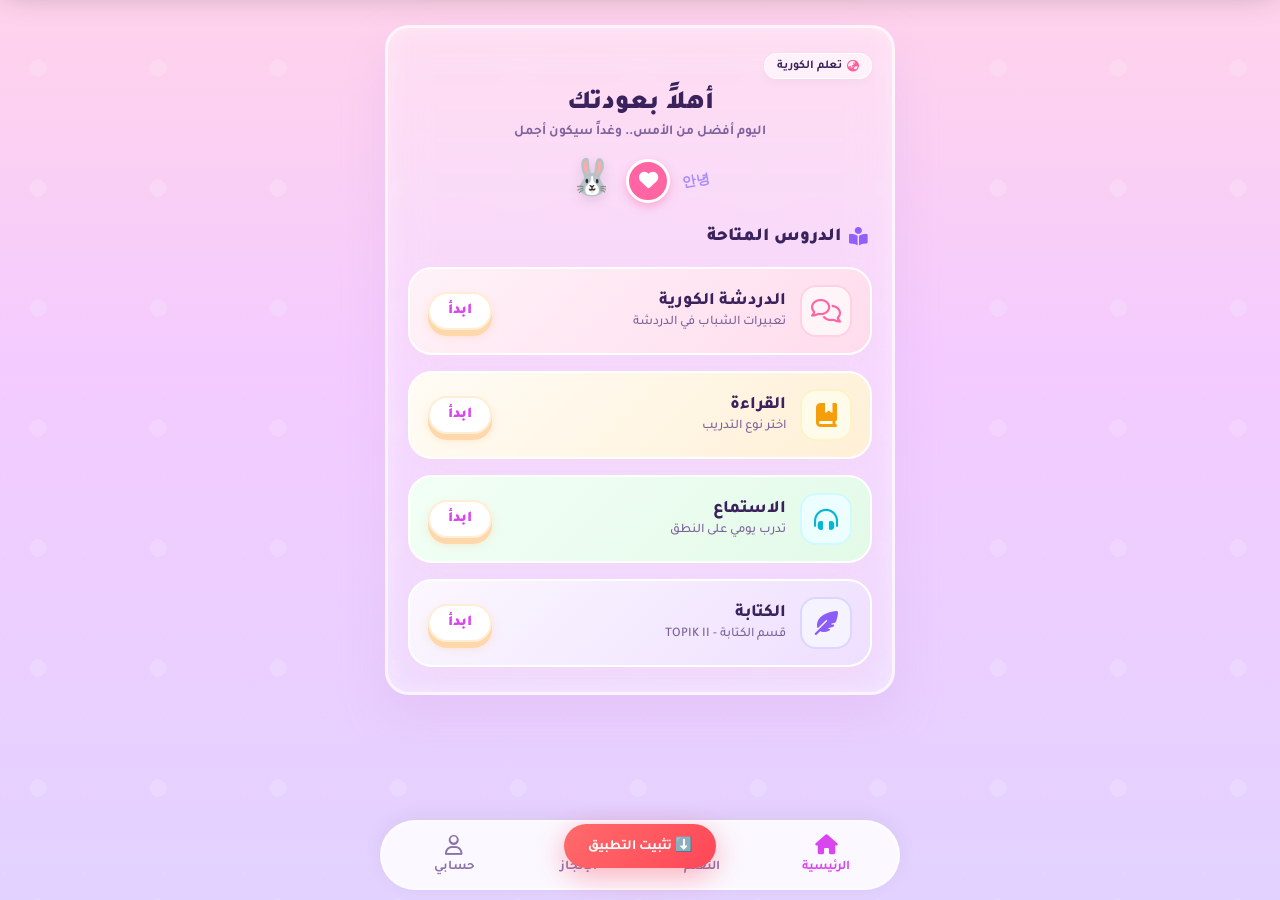
==== commit 75002b9d: "Update index.html update file" ====
--- a/index.html
+++ b/index.html
@@ -3,7 +3,7 @@
 <head>
     <meta charset="UTF-8">
     <meta name="viewport" content="width=device-width, initial-scale=1.0, viewport-fit=cover, user-scalable=no">
-    <title>تعلم الكورية | K-Learn</title>
+    <title>تعلم الكورية</title>
     <meta name="theme-color" content="#1a1a2e">
     <meta name="apple-mobile-web-app-capable" content="yes">
     <meta name="apple-mobile-web-app-status-bar-style" content="black-translucent">
@@ -12,66 +12,13 @@
     <link rel="preconnect" href="https://fonts.gstatic.com" crossorigin>
     <link href="https://fonts.googleapis.com/css2?family=Tajawal:wght@400;500;700;900&family=Fredoka:wght@400;600;700&display=swap" rel="stylesheet">
     <link rel="stylesheet" href="https://cdnjs.cloudflare.com/ajax/libs/font-awesome/6.4.0/css/all.min.css">
+    <link rel="stylesheet" href="style.css">
     <link rel="manifest" href="manifest.json">
+    <!-- ✅ يمنع ظهور أي شيء حتى يقرر السكربت أي شاشة يعرض -->
     <style>
-        :root {
-            --bg-primary: #faf9f7;
-            --bg-card: #ffffff;
-            --text-primary: #1a1a2e;
-            --text-secondary: #5a5a7a;
-            --text-muted: #8e8ea0;
-            --accent-coral: #ff6b6b;
-            --accent-coral-soft: #fff0f0;
-            --accent-blue: #4a90d9;
-            --accent-blue-soft: #edf4fc;
-            --accent-green: #4caf84;
-            --accent-green-soft: #edf8f2;
-            --accent-purple: #7c5ce7;
-            --accent-purple-soft: #f3f0ff;
-            --accent-orange: #f59e4b;
-            --accent-orange-soft: #fff7f0;
-            --accent-teal: #38b2ac;
-            --accent-teal-soft: #effaf9;
-            --shadow-xs: 0 1px 2px rgba(0,0,0,0.04);
-            --shadow-sm: 0 2px 8px rgba(0,0,0,0.06);
-            --shadow-md: 0 6px 20px rgba(0,0,0,0.08);
-            --shadow-lg: 0 16px 40px rgba(0,0,0,0.12);
-            --radius-xs: 10px;
-            --radius-sm: 14px;
-            --radius-md: 20px;
-            --radius-lg: 26px;
-            --radius-full: 999px;
-            --font-display: 'Fredoka', 'Tajawal', sans-serif;
-            --font-body: 'Tajawal', sans-serif;
-            --transition-fast: 0.2s cubic-bezier(0.4, 0, 0.2, 1);
-            --transition-smooth: 0.35s cubic-bezier(0.4, 0, 0.2, 1);
-            --transition-bounce: 0.5s cubic-bezier(0.34, 1.56, 0.64, 1);
-            --nav-height: 72px;
-            --safe-bottom: env(safe-area-inset-bottom, 12px);
-        }
-        * {
-            box-sizing: border-box;
-            -webkit-tap-highlight-color: transparent;
-            -webkit-font-smoothing: antialiased;
-            -moz-osx-font-smoothing: grayscale;
-        }
-        body {
-            visibility: visible;
-            font-family: var(--font-body);
-            background: linear-gradient(180deg, #faf9f7 0%, #f3f1ed 30%, #faf9f7 100%);
-            background-attachment: fixed;
-            margin: 0;
-            padding: 0;
-            padding-bottom: calc(var(--nav-height) + var(--safe-bottom) + 16px);
-            color: var(--text-primary);
-            direction: rtl;
-            overflow-x: hidden;
-            min-height: 100vh;
-            min-height: 100dvh;
-            user-select: none;
-            -webkit-user-select: none;
-        }
-        /* INSTALL BANNER */
+        body{visibility:hidden;}
+        
+        /* ✅ أنماط PWA الإضافية */
         .install-banner {
             position: fixed;
             top: 0;
@@ -86,9 +33,9 @@
             padding: 14px 16px;
             padding-top: max(14px, env(safe-area-inset-top, 14px));
             transform: translateY(-120%);
-            transition: transform var(--transition-bounce);
+            transition: transform 0.5s cubic-bezier(0.34, 1.56, 0.64, 1);
             box-shadow: 0 8px 32px rgba(0,0,0,0.25);
-            border-radius: 0 0 var(--radius-md) var(--radius-md);
+            border-radius: 0 0 20px 20px;
         }
         .install-banner.visible {
             transform: translateY(0);
@@ -96,7 +43,7 @@
         .install-banner-icon {
             width: 44px;
             height: 44px;
-            border-radius: var(--radius-xs);
+            border-radius: 10px;
             background: linear-gradient(135deg, #ff6b6b, #ff8e8e);
             display: flex;
             align-items: center;
@@ -123,13 +70,13 @@
             color: #1a1a2e;
             border: none;
             padding: 10px 18px;
-            border-radius: var(--radius-full);
+            border-radius: 999px;
             font-weight: 700;
             font-size: 13px;
             cursor: pointer;
             white-space: nowrap;
-            font-family: var(--font-body);
-            transition: all var(--transition-fast);
+            font-family: 'Tajawal', sans-serif;
+            transition: all 0.2s ease;
             box-shadow: 0 4px 14px rgba(255,255,255,0.2);
         }
         .install-banner-btn:active {
@@ -144,15 +91,14 @@
             cursor: pointer;
             padding: 6px;
             flex-shrink: 0;
-            transition: color var(--transition-fast);
+            transition: color 0.2s ease;
         }
         .install-banner-close:active {
             color: #fff;
         }
-        /* FLOATING INSTALL BUTTON */
         .floating-install-btn {
             position: fixed;
-            bottom: calc(var(--nav-height) + var(--safe-bottom) + 80px);
+            bottom: calc(72px + env(safe-area-inset-bottom, 12px) + 80px);
             left: 50%;
             transform: translateX(-50%) translateY(120px);
             z-index: 999;
@@ -160,16 +106,16 @@
             color: #fff;
             border: none;
             padding: 12px 24px;
-            border-radius: var(--radius-full);
+            border-radius: 999px;
             font-weight: 700;
             font-size: 14px;
             cursor: pointer;
-            font-family: var(--font-body);
+            font-family: 'Tajawal', sans-serif;
             display: flex;
             align-items: center;
             gap: 8px;
             box-shadow: 0 8px 28px rgba(255,71,87,0.4);
-            transition: transform var(--transition-bounce), box-shadow var(--transition-fast);
+            transition: transform 0.5s cubic-bezier(0.34, 1.56, 0.64, 1), box-shadow 0.2s ease;
             white-space: nowrap;
             animation: floatPulse 3s ease-in-out infinite;
         }
@@ -184,658 +130,10 @@
             0%,100% { box-shadow: 0 8px 28px rgba(255,71,87,0.4); }
             50% { box-shadow: 0 14px 38px rgba(255,71,87,0.6), 0 0 0 12px rgba(255,107,107,0.08); }
         }
-        /* NAVIGATION BAR */
-        .app-navigation-bar {
-            position: fixed;
-            bottom: 12px;
-            bottom: calc(12px + var(--safe-bottom));
-            left: 50%;
-            transform: translateX(-50%);
-            display: flex;
-            gap: 6px;
-            background: #ffffff;
-            border-radius: var(--radius-full);
-            padding: 8px 10px;
-            z-index: 1000;
-            box-shadow: 0 8px 32px rgba(0,0,0,0.10), 0 2px 6px rgba(0,0,0,0.04);
-            width: fit-content;
-            border: 1px solid rgba(0,0,0,0.05);
-            backdrop-filter: blur(20px);
-            -webkit-backdrop-filter: blur(20px);
-        }
-        .navigation-tab {
-            display: flex;
-            flex-direction: column;
-            align-items: center;
-            justify-content: center;
-            gap: 3px;
-            padding: 10px 18px;
-            border-radius: var(--radius-full);
-            cursor: pointer;
-            transition: all var(--transition-smooth);
-            color: var(--text-muted);
-            font-size: 10px;
-            font-weight: 500;
-            position: relative;
-            white-space: nowrap;
-            min-width: 52px;
-        }
-        .navigation-tab i {
-            font-size: 20px;
-            transition: all var(--transition-smooth);
-        }
-        .navigation-tab.active-tab {
-            color: #fff;
-            background: linear-gradient(135deg, #1a1a2e 0%, #3a3a5c 100%);
-            box-shadow: 0 6px 20px rgba(26,26,46,0.3);
-            font-weight: 700;
-        }
-        .navigation-tab.active-tab i {
-            transform: translateY(-2px);
-            filter: drop-shadow(0 2px 4px rgba(0,0,0,0.2));
-        }
-        .navigation-tab:not(.active-tab):active {
-            background: rgba(0,0,0,0.04);
-            transform: scale(0.94);
-        }
-        /* SCREENS CONTAINER */
-        .screens-container {
-            padding: 16px;
-            padding-bottom: 20px;
-            max-width: 520px;
-            margin: 0 auto;
-        }
-        .app-screen {
-            display: none;
-            animation: screenFadeIn 0.4s cubic-bezier(0.4, 0, 0.2, 1);
-        }
-        .app-screen.active-screen {
-            display: block;
-        }
-        @keyframes screenFadeIn {
-            from { opacity: 0; transform: translateY(16px); }
-            to { opacity: 1; transform: translateY(0); }
-        }
-        /* TOP BADGE */
-        .top-badge-container {
-            display: flex;
-            justify-content: center;
-            margin-bottom: 14px;
-        }
-        .top-badge {
-            display: inline-flex;
-            align-items: center;
-            gap: 7px;
-            background: #fff;
-            border-radius: var(--radius-full);
-            padding: 8px 18px;
-            font-weight: 700;
-            font-size: 13px;
-            color: var(--text-primary);
-            box-shadow: var(--shadow-sm);
-            border: 1px solid rgba(0,0,0,0.04);
-        }
-        .top-badge i {
-            color: var(--accent-coral);
-        }
-        /* WELCOME HEADER */
-        .welcome-header {
-            background: linear-gradient(160deg, #ffffff 0%, #fefefe 60%, #fff5f5 100%);
-            border-radius: var(--radius-lg);
-            padding: 24px 20px;
-            margin-bottom: 18px;
-            text-align: center;
-            box-shadow: var(--shadow-md);
-            border: 1px solid rgba(0,0,0,0.03);
-            position: relative;
-            overflow: hidden;
-        }
-        .welcome-header::before {
-            content: '';
-            position: absolute;
-            top: -40px;
-            right: -40px;
-            width: 120px;
-            height: 120px;
-            background: radial-gradient(circle, rgba(255,107,107,0.08) 0%, transparent 70%);
-            border-radius: 50%;
-            pointer-events: none;
-        }
-        .welcome-header::after {
-            content: '';
-            position: absolute;
-            bottom: -30px;
-            left: -30px;
-            width: 100px;
-            height: 100px;
-            background: radial-gradient(circle, rgba(74,144,217,0.06) 0%, transparent 70%);
-            border-radius: 50%;
-            pointer-events: none;
-        }
-        .welcome-header h1 {
-            font-family: var(--font-display);
-            font-size: 26px;
-            font-weight: 800;
-            margin: 0 0 6px;
-            position: relative;
-            z-index: 1;
-        }
-        .welcome-header p {
-            color: var(--text-secondary);
-            margin: 0 0 14px;
-            font-size: 14px;
-            position: relative;
-            z-index: 1;
-        }
-        .mascot-area {
-            display: flex;
-            align-items: center;
-            justify-content: center;
-            gap: 10px;
-            position: relative;
-            z-index: 1;
-        }
-        .korean-bubble {
-            background: #1a1a2e;
-            color: #fff;
-            padding: 6px 14px;
-            border-radius: var(--radius-full);
-            font-weight: 700;
-            font-size: 13px;
-            box-shadow: var(--shadow-sm);
-            animation: bubbleBob 3s ease-in-out infinite;
-        }
-        @keyframes bubbleBob {
-            0%,100% { transform: translateY(0); }
-            50% { transform: translateY(-6px); }
-        }
-        .rabbit-mascot {
-            font-size: 44px;
-            animation: rabbitHop 2s ease-in-out infinite;
-        }
-        @keyframes rabbitHop {
-            0%,100% { transform: translateY(0) rotate(0deg); }
-            30% { transform: translateY(-14px) rotate(-3deg); }
-            60% { transform: translateY(0) rotate(2deg); }
-            80% { transform: translateY(-4px) rotate(-1deg); }
-        }
-        .heart-icon-wrapper {
-            animation: heartBeat 1.2s ease-in-out infinite;
-            color: #ff6b6b;
-            font-size: 18px;
-        }
-        @keyframes heartBeat {
-            0%,100% { transform: scale(1); }
-            15% { transform: scale(1.25); }
-            30% { transform: scale(1); }
-            45% { transform: scale(1.18); }
-            60% { transform: scale(1); }
-        }
-        .section-heading {
-            display: flex;
-            align-items: center;
-            gap: 8px;
-            font-weight: 800;
-            font-size: 17px;
-            margin-bottom: 12px;
-            color: var(--text-primary);
-        }
-        .section-heading i {
-            color: var(--accent-coral);
-            font-size: 18px;
-        }
-        .cards-list {
-            display: flex;
-            flex-direction: column;
-            gap: 12px;
-        }
-        .custom-card {
-            display: flex;
-            align-items: center;
-            justify-content: space-between;
-            padding: 16px 18px;
-            border-radius: var(--radius-md);
-            cursor: pointer;
-            transition: all var(--transition-smooth);
-            border: 1px solid transparent;
-            position: relative;
-            overflow: hidden;
-            box-shadow: var(--shadow-xs);
-            background: #fff;
-        }
-        .custom-card:active {
-            transform: scale(0.97);
-            box-shadow: var(--shadow-md);
-        }
-        .card-main-body {
-            display: flex;
-            align-items: center;
-            gap: 14px;
-            flex: 1;
-            min-width: 0;
-        }
-        .media-badge {
-            width: 48px;
-            height: 48px;
-            border-radius: var(--radius-sm);
-            display: flex;
-            align-items: center;
-            justify-content: center;
-            font-size: 20px;
-            flex-shrink: 0;
-        }
-        .bg-chat .media-badge {
-            background: var(--accent-purple-soft);
-            color: var(--accent-purple);
-        }
-        .bg-read .media-badge {
-            background: var(--accent-blue-soft);
-            color: var(--accent-blue);
-        }
-        .bg-listen .media-badge {
-            background: var(--accent-green-soft);
-            color: var(--accent-green);
-        }
-        .bg-write .media-badge {
-            background: var(--accent-orange-soft);
-            color: var(--accent-orange);
-        }
-        .card-text-details h3 {
-            margin: 0;
-            font-size: 15px;
-            font-weight: 700;
-        }
-        .card-text-details p {
-            margin: 3px 0 0;
-            font-size: 12px;
-            color: var(--text-muted);
-        }
-        .action-button {
-            background: #1a1a2e;
-            color: #fff;
-            border: none;
-            padding: 10px 20px;
-            border-radius: var(--radius-full);
-            font-weight: 700;
-            font-size: 13px;
-            cursor: pointer;
-            font-family: var(--font-body);
-            transition: all var(--transition-fast);
-            white-space: nowrap;
-            flex-shrink: 0;
-            box-shadow: 0 4px 14px rgba(26,26,46,0.2);
-        }
-        .action-button:active {
-            transform: scale(0.92);
-            box-shadow: 0 2px 8px rgba(26,26,46,0.3);
-        }
-        /* LEARN SCREEN */
-        .learn-card {
-            background: #fff;
-            border-radius: var(--radius-md);
-            padding: 18px;
-            margin-bottom: 12px;
-            box-shadow: var(--shadow-sm);
-            display: flex;
-            gap: 14px;
-            align-items: flex-start;
-            border: 1px solid rgba(0,0,0,0.03);
-        }
-        .learn-icon {
-            font-size: 32px;
-            flex-shrink: 0;
-            width: 50px;
-            height: 50px;
-            border-radius: var(--radius-sm);
-            display: flex;
-            align-items: center;
-            justify-content: center;
-            background: #f9f9fb;
-        }
-        .learn-title {
-            font-weight: 700;
-            font-size: 14px;
-            margin-bottom: 6px;
-        }
-        .learn-text {
-            font-size: 13px;
-            color: var(--text-secondary);
-            line-height: 1.6;
-            margin-bottom: 10px;
-        }
-        .learn-refresh {
-            background: #f5f5f8;
-            border: none;
-            padding: 8px 16px;
-            border-radius: var(--radius-full);
-            font-size: 12px;
-            font-weight: 600;
-            cursor: pointer;
-            font-family: var(--font-body);
-            color: var(--text-secondary);
-        }
-        .learn-refresh:active {
-            background: #e8e8ef;
-            transform: scale(0.95);
-        }
-        .topik-style {
-            border-right: 3px solid var(--accent-blue);
-        }
-        .motivation-style {
-            border-right: 3px solid var(--accent-coral);
-        }
-        /* ACHIEVEMENTS */
-        .progress-section {
-            background: #fff;
-            border-radius: var(--radius-md);
-            padding: 18px;
-            margin-bottom: 14px;
-            box-shadow: var(--shadow-sm);
-            border: 1px solid rgba(0,0,0,0.03);
-        }
-        .progress-label {
-            display: flex;
-            justify-content: space-between;
-            font-weight: 700;
-            font-size: 14px;
-            margin-bottom: 10px;
-        }
-        .progress-bar {
-            height: 14px;
-            background: #f0f0f5;
-            border-radius: var(--radius-full);
-            position: relative;
-            overflow: visible;
-            margin-bottom: 10px;
-        }
-        .progress-fill {
-            height: 100%;
-            background: linear-gradient(90deg, #ff6b6b, #ff8e8e, #ff6b6b);
-            background-size: 200% 100%;
-            border-radius: var(--radius-full);
-            transition: width var(--transition-bounce);
-            animation: shimmer 2s ease-in-out infinite;
-        }
-        @keyframes shimmer {
-            0%,100% { background-position: 0% 50%; }
-            50% { background-position: 100% 50%; }
-        }
-        .progress-character {
-            position: absolute;
-            top: -22px;
-            font-size: 22px;
-            transition: left var(--transition-bounce);
-            transform: translateX(-50%);
-            filter: drop-shadow(0 2px 4px rgba(0,0,0,0.15));
-        }
-        .stars-row {
-            display: flex;
-            gap: 4px;
-            flex-wrap: wrap;
-            justify-content: center;
-        }
-        .stats-grid {
-            display: grid;
-            grid-template-columns: 1fr 1fr;
-            gap: 10px;
-            margin-bottom: 14px;
-        }
-        .stat-card {
-            background: #fff;
-            border-radius: var(--radius-md);
-            padding: 16px;
-            text-align: center;
-            box-shadow: var(--shadow-xs);
-            border: 1px solid rgba(0,0,0,0.03);
-        }
-        .stat-emoji { font-size: 28px; }
-        .stat-value { font-family: var(--font-display); font-size: 26px; font-weight: 800; }
-        .stat-label { font-size: 11px; color: var(--text-muted); }
-        .badges-title { font-weight: 800; font-size: 16px; margin-bottom: 10px; }
-        .badges-grid { display: flex; gap: 8px; flex-wrap: wrap; }
-        .badge-item {
-            width: 48px;
-            height: 48px;
-            border-radius: var(--radius-sm);
-            background: #f5f5f8;
-            display: flex;
-            align-items: center;
-            justify-content: center;
-            font-size: 24px;
-            border: 2px solid transparent;
-        }
-        .badge-item.earned {
-            background: #fff;
-            border-color: #ffd700;
-            box-shadow: 0 0 16px rgba(255,215,0,0.25);
-            animation: badgeGlow 2s ease-in-out infinite;
-        }
-        @keyframes badgeGlow {
-            0%,100% { box-shadow: 0 0 12px rgba(255,215,0,0.2); }
-            50% { box-shadow: 0 0 24px rgba(255,215,0,0.4); }
-        }
-        /* PROFILE */
-        .profile-info-card {
-            background: #fff;
-            border-radius: var(--radius-lg);
-            padding: 22px;
-            text-align: center;
-            box-shadow: var(--shadow-md);
-            margin-bottom: 14px;
-        }
-        .avatar-circle {
-            width: 80px;
-            height: 80px;
-            border-radius: 50%;
-            background: linear-gradient(135deg, #f9f9fb, #f0f0f5);
-            display: flex;
-            align-items: center;
-            justify-content: center;
-            font-size: 42px;
-            margin: 0 auto 12px;
-            border: 3px solid #fff;
-        }
-        .profile-details h1 {
-            font-family: var(--font-display);
-            font-size: 22px;
-            font-weight: 800;
-            margin: 0 0 4px;
-        }
-        .profile-details p {
-            color: var(--text-muted);
-            font-size: 13px;
-            margin: 0 0 12px;
-        }
-        .edit-profile-btn {
-            background: #f5f5f8;
-            border: none;
-            padding: 10px 20px;
-            border-radius: var(--radius-full);
-            font-weight: 600;
-            cursor: pointer;
-            font-family: var(--font-body);
-            font-size: 13px;
-        }
-        .streak-card {
-            background: linear-gradient(135deg, #fff8f0, #fff3e6);
-            border-radius: var(--radius-md);
-            padding: 16px;
-            display: flex;
-            align-items: center;
-            gap: 12px;
-            margin-bottom: 14px;
-            box-shadow: var(--shadow-sm);
-            border: 1px solid rgba(245,158,75,0.15);
-        }
-        .streak-icon { font-size: 36px; }
-        .streak-number { font-family: var(--font-display); font-size: 28px; font-weight: 800; color: var(--accent-orange); }
-        .streak-label { font-size: 12px; color: var(--text-muted); }
-        .stats-detailed {
-            display: flex;
-            gap: 10px;
-            margin-bottom: 14px;
-        }
-        .stat-item {
-            flex: 1;
-            background: #fff;
-            border-radius: var(--radius-md);
-            padding: 14px;
-            text-align: center;
-            box-shadow: var(--shadow-xs);
-        }
-        .stat-item i { font-size: 18px; color: var(--accent-coral); display: block; margin-bottom: 4px; }
-        .stat-detail-value { font-family: var(--font-display); font-size: 20px; font-weight: 800; display: block; }
-        .stat-detail-label { font-size: 10px; color: var(--text-muted); }
-        .logout-btn {
-            width: 100%;
-            background: #fff;
-            border: 2px solid #ff6b6b;
-            color: #ff6b6b;
-            padding: 14px;
-            border-radius: var(--radius-full);
-            font-weight: 700;
-            cursor: pointer;
-            font-family: var(--font-body);
-            font-size: 14px;
-        }
-        /* STORY SCREENS */
-        .story-view-screen {
-            padding: 16px;
-            max-width: 520px;
-            margin: 0 auto;
-            animation: screenFadeIn 0.35s ease-out;
-        }
-        .back-btn, .back-to-home-btn {
-            background: #fff;
-            border: 1px solid rgba(0,0,0,0.06);
-            padding: 10px 16px;
-            border-radius: var(--radius-full);
-            cursor: pointer;
-            font-weight: 600;
-            font-size: 13px;
-            font-family: var(--font-body);
-            display: inline-flex;
-            align-items: center;
-            gap: 6px;
-            box-shadow: var(--shadow-xs);
-            color: var(--text-primary);
-        }
-        .listen-btn {
-            background: linear-gradient(135deg, #1a1a2e, #3a3a5c);
-            color: #fff;
-            padding: 14px 24px;
-            border-radius: var(--radius-full);
-            text-align: center;
-            cursor: pointer;
-            font-weight: 700;
-            font-size: 14px;
-            margin: 14px 0;
-            transition: all var(--transition-fast);
-            box-shadow: 0 6px 20px rgba(26,26,46,0.3);
-            display: inline-flex;
-            align-items: center;
-            gap: 8px;
-            justify-content: center;
-        }
-        .listen-btn:active {
-            transform: scale(0.94);
-            box-shadow: 0 4px 14px rgba(26,26,46,0.4);
-        }
-        .listen-btn.playing {
-            background: linear-gradient(135deg, #ff6b6b, #ff4757);
-            animation: pulseBtn 1.5s ease-in-out infinite;
-        }
-        @keyframes pulseBtn {
-            0%,100% { box-shadow: 0 6px 20px rgba(255,71,87,0.3); }
-            50% { box-shadow: 0 10px 30px rgba(255,71,87,0.5); }
-        }
-        .story-container {
-            background: #fff;
-            border-radius: var(--radius-md);
-            padding: 18px;
-            line-height: 2;
-            font-size: 15px;
-            box-shadow: var(--shadow-sm);
-            border: 1px solid rgba(0,0,0,0.03);
-        }
-        .lesson {
-            background: #fffdf5;
-            border-radius: var(--radius-md);
-            padding: 16px;
-            margin: 14px 0;
-            border-right: 3px solid #ffd700;
-            font-size: 13px;
-            line-height: 1.7;
-        }
-        .action-button-done {
-            background: linear-gradient(135deg, #4caf84, #38b2ac);
-            color: #fff;
-            padding: 16px 24px;
-            border-radius: var(--radius-full);
-            text-align: center;
-            cursor: pointer;
-            font-weight: 700;
-            font-size: 15px;
-            margin-top: 14px;
-            box-shadow: 0 6px 22px rgba(76,175,132,0.35);
-        }
-        .action-button-done:active {
-            transform: scale(0.94);
-            box-shadow: 0 4px 14px rgba(76,175,132,0.45);
-        }
-        .top-bar {
-            display: flex;
-            align-items: center;
-            justify-content: space-between;
-            margin-bottom: 14px;
-            font-weight: 800;
-            font-size: 18px;
-        }
-        .tabs {
-            display: flex;
-            gap: 6px;
-            overflow-x: auto;
-            padding-bottom: 8px;
-            margin-bottom: 12px;
-            scrollbar-width: none;
-        }
-        .tabs::-webkit-scrollbar { display: none; }
-        .tab {
-            padding: 10px 18px;
-            border-radius: var(--radius-full);
-            font-weight: 600;
-            font-size: 12px;
-            cursor: pointer;
-            white-space: nowrap;
-            background: #fff;
-            border: 1px solid rgba(0,0,0,0.05);
-            transition: all var(--transition-fast);
-            box-shadow: var(--shadow-xs);
-        }
-        .tab.active {
-            background: #1a1a2e;
-            color: #fff;
-            border-color: #1a1a2e;
-            box-shadow: 0 4px 14px rgba(26,26,46,0.25);
-        }
-        .avatar-picker { display: flex; gap: 10px; flex-wrap: wrap; justify-content: center; margin: 10px 0; }
-        .avatar-option {
-            width: 48px; height: 48px; border-radius: 50%; background: #f5f5f8; display: flex; align-items: center; justify-content: center; font-size: 26px; cursor: pointer; border: 3px solid transparent;
-        }
-        .avatar-option.selected { border-color: #1a1a2e; box-shadow: 0 0 0 4px rgba(26,26,46,0.1); }
-        .login-input {
-            width: 100%; padding: 14px 16px; border-radius: var(--radius-md); border: 2px solid #e8e8ef; font-family: var(--font-body); font-size: 14px; background: #fafafc; margin: 8px 0; text-align: center;
-        }
-        .login-btn {
-            width: 100%; padding: 14px; border-radius: var(--radius-full); font-weight: 700; font-size: 14px; cursor: pointer; font-family: var(--font-body); border: none; margin: 6px 0;
-        }
-        .email-btn { background: #1a1a2e; color: #fff; box-shadow: 0 6px 20px rgba(26,26,46,0.3); }
-        .secondary-btn { background: #f5f5f8; color: var(--text-primary); }
-        .profile-customize { background: #fff; border-radius: var(--radius-md); padding: 18px; box-shadow: var(--shadow-sm); text-align: center; }
-        .tts-status { font-size: 12px; color: var(--text-muted); margin: -6px 0 8px; text-align: center; min-height: 18px; }
     </style>
 </head>
 <body>
+    <!-- ========== شريط تثبيت PWA العلوي ========== -->
     <div class="install-banner" id="installBanner">
         <div class="install-banner-icon">📱</div>
         <div class="install-banner-info">
@@ -845,17 +143,29 @@
         <button class="install-banner-btn" id="installBannerBtn" onclick="triggerInstall()">تثبيت</button>
         <button class="install-banner-close" onclick="dismissInstallBanner()">✕</button>
     </div>
+    
+    <!-- ========== زر تثبيت PWA العائم ========== -->
     <button class="floating-install-btn" id="floatingInstallBtn" onclick="triggerInstall()">⬇️ تثبيت التطبيق</button>
 
+    <!-- ========== الشريط السفلي الثابت ========== -->
     <nav class="app-navigation-bar" id="bottomNav">
-        <div class="navigation-tab active-tab" data-target="home"><i class="fa-solid fa-house"></i><span>الرئيسية</span></div>
-        <div class="navigation-tab" data-target="learn"><i class="fa-solid fa-graduation-cap"></i><span>التعلم</span></div>
-        <div class="navigation-tab" data-target="achievements"><i class="fa-solid fa-fire"></i><span>الإنجاز</span></div>
-        <div class="navigation-tab" data-target="profile"><i class="fa-regular fa-user"></i><span>حسابي</span></div>
+        <div class="navigation-tab active-tab" data-target="home">
+            <i class="fa-solid fa-house"></i><span>الرئيسية</span>
+        </div>
+        <div class="navigation-tab" data-target="learn">
+            <i class="fa-solid fa-graduation-cap"></i><span>التعلم</span>
+        </div>
+        <div class="navigation-tab" data-target="achievements">
+            <i class="fa-solid fa-fire"></i><span>الإنجاز</span>
+        </div>
+        <div class="navigation-tab" data-target="profile">
+            <i class="fa-regular fa-user"></i><span>حسابي</span>
+        </div>
     </nav>
 
+    <!-- ========== حاوية الشاشات ========== -->
     <div class="screens-container">
-        <!-- HOME SCREEN -->
+        <!-- ========== الشاشة الرئيسية ========== -->
         <div class="app-screen active-screen" id="home-screen">
             <div class="top-badge-container"><div class="top-badge"><i class="fa-solid fa-earth-asia"></i><span>تعلم الكورية</span></div></div>
             <div class="welcome-header">
@@ -873,8 +183,12 @@
                     <div class="card-main-body"><div class="media-badge"><i class="fa-regular fa-comments"></i></div><div class="card-text-details"><h3>الدردشة الكورية</h3><p>تعبيرات الشباب في الدردشة</p></div></div>
                     <button class="action-button">ابدأ</button>
                 </div>
+                <!-- بطاقة القراءة بعد التعديل -->
                 <div class="custom-card bg-read" onclick="openReading()">
-                    <div class="card-main-body"><div class="media-badge"><i class="fa-solid fa-book-bookmark"></i></div><div class="card-text-details"><h3>القراءة</h3><p>اختر نوع التدريب</p></div></div>
+                    <div class="card-main-body">
+                        <div class="media-badge"><i class="fa-solid fa-book-bookmark"></i></div>
+                        <div class="card-text-details"><h3>القراءة</h3><p>اختر نوع التدريب</p></div>
+                    </div>
                     <button class="action-button">ابدأ</button>
                 </div>
                 <div class="custom-card bg-listen" onclick="openListening()">
@@ -888,7 +202,7 @@
             </div>
         </div>
 
-        <!-- LEARN SCREEN -->
+        <!-- ========== شاشة التعلم ========== -->
         <div class="app-screen" id="learn-screen">
             <div class="top-badge-container"><div class="top-badge"><i class="fa-solid fa-graduation-cap"></i><span>مركز التعلم</span></div></div>
             <div class="learn-card">
@@ -917,7 +231,7 @@
             </div>
         </div>
 
-        <!-- ACHIEVEMENTS SCREEN -->
+        <!-- ========== شاشة الإنجازات ========== -->
         <div class="app-screen" id="achievements-screen">
             <div class="top-badge-container"><div class="top-badge"><i class="fa-solid fa-fire"></i><span>الإنجازات</span></div></div>
             <div class="progress-section">
@@ -935,7 +249,7 @@
             <div class="encouragement" id="encouragementMsg">🐰 كل قصة تقرّبك من القمة!</div>
         </div>
 
-        <!-- PROFILE SCREEN -->
+        <!-- ========== شاشة الحساب ========== -->
         <div class="app-screen" id="profile-screen">
             <div class="top-badge-container"><div class="top-badge"><i class="fa-regular fa-user"></i><span>حسابي</span></div></div>
             <div id="profileSection">
@@ -971,7 +285,7 @@
             </div>
         </div>
 
-        <!-- STORIES LIST SCREEN -->
+        <!-- ========== شاشة قائمة القصص ========== -->
         <div class="app-screen" id="stories-screen">
             <div class="top-bar">
                 <button class="back-to-home-btn" onclick="switchToMainScreen()"><i class="fa-solid fa-arrow-right"></i> الرئيسية</button>
@@ -985,256 +299,324 @@
             </div>
             <div id="content" class="container"></div>
         </div>
+
+        <!-- ========== شاشات القصص التفصيلية (0-9) ========== -->
+        <!-- القصة 0: الكنة المطلقة للريح -->
+        <div class="story-view-screen" id="story-screen-0" style="display:none;">
+            <div class="back-btn" onclick="switchToStoriesList()"><i class="fa-solid fa-arrow-right"></i> رجوع</div>
+            <h1 style="text-align:center;font-weight:900;">💨 방귀쟁이 며느리</h1>
+            <div class="listen-btn" id="audioBtn0" onclick="toggleAudio(0)"><span id="btnContent0"><i class="fa-solid fa-play"></i> <span>تشغيل الصوت</span></span></div>
+            <div class="tts-status" id="ttsStatus0"></div>
+            <div class="story-container" id="storyText0"></div>
+            <div class="lesson">
+                <strong>📌 الدرس المستفاد من القصة</strong><br>
+                الصدق والطبيعة هما أساس الراحة، فكتمان الأمور الطبيعية قد يسبب ضرراً أكبر.<br>
+                الكنة المسكينة عانت طويلاً بسبب خجلها، لكن عندما تحررت من هذا القيد، اكتشف الجميع أن ما كانت تخفيه يمكن أن يكون نعمة ومصدر فخر.<br>
+                المغزى: لا تخجل من طبيعتك، فما تعتبره عيباً قد يكون مصدر قوتك الحقيقية.
+            </div>
+            <div class="action-button-done" onclick="completeStoryAndGoBack()">لقد أنهيت القصة بنجاح! 🎉</div>
+        </div>
+        <!-- القصة 1: الأرنب والسلحفاة -->
+        <div class="story-view-screen" id="story-screen-1" style="display:none;">
+            <div class="back-btn" onclick="switchToStoriesList()"><i class="fa-solid fa-arrow-right"></i> رجوع</div>
+            <h1 style="text-align:center;font-weight:900;">🐰🐢 토끼와 거북이</h1>
+            <div class="listen-btn" id="audioBtn1" onclick="toggleAudio(1)"><span id="btnContent1"><i class="fa-solid fa-play"></i> <span>تشغيل الصوت</span></span></div>
+            <div class="tts-status" id="ttsStatus1"></div>
+            <div class="story-container" id="storyText1"></div>
+            <div class="lesson">
+                <strong>📌 الدرس المستفاد من القصة</strong><br>
+                النجاح لا يحتاج سرعة… يحتاج استمرار.<br>
+                السلحفاة ما فازت لأنها خارقة. فازت لأنها كانت تمشي حتى لما ما كان أحد شايفها.<br>
+                المغزى: اللي يكمل للنهاية يفوز… مو اللي يبدأ بسرعة ويغفل في الطريق.
+            </div>
+            <div class="action-button-done" onclick="completeStoryAndGoBack()">لقد أنهيت القصة بنجاح! 🎉</div>
+        </div>
+        <!-- القصة 2: هونغبو ونولبو -->
+        <div class="story-view-screen" id="story-screen-2" style="display:none;">
+            <div class="back-btn" onclick="switchToStoriesList()"><i class="fa-solid fa-arrow-right"></i> رجوع</div>
+            <h1 style="text-align:center;font-weight:900;">🐦 흥부와 놀부</h1>
+            <div class="listen-btn" id="audioBtn2" onclick="toggleAudio(2)"><span id="btnContent2"><i class="fa-solid fa-play"></i> <span>تشغيل الصوت</span></span></div>
+            <div class="tts-status" id="ttsStatus2"></div>
+            <div class="story-container" id="storyText2"></div>
+            <div class="lesson">
+                <strong>📌 الدرس المستفاد من القصة</strong><br>
+                الطيب والخير يرجعان لصاحبهما دائماً، أما الطمع والجشع فلا يجلبان إلا الخسارة.<br>
+                흥부 (هُنغبو) ساعد عصفوراً صغيراً بقلب نقي فكافأته الحياة بالثراء الكافي والأمان.<br>
+                المغزى: ازرع الخير بنية صادقة ولا تحسد الآخرين، فالقناعة كنز والطمع يفسد كل شيء.
+            </div>
+            <div class="action-button-done" onclick="completeStoryAndGoBack()">لقد أنهيت القصة بنجاح! 🎉</div>
+        </div>
+        <!-- القصة 3: الأرنب والنمر -->
+        <div class="story-view-screen" id="story-screen-3" style="display:none;">
+            <div class="back-btn" onclick="switchToStoriesList()"><i class="fa-solid fa-arrow-right"></i> رجوع</div>
+            <h1 style="text-align:center;font-weight:900;">🐰🐯 토끼와 호랑이</h1>
+            <div class="listen-btn" id="audioBtn3" onclick="toggleAudio(3)"><span id="btnContent3"><i class="fa-solid fa-play"></i> <span>تشغيل الصوت</span></span></div>
+            <div class="tts-status" id="ttsStatus3"></div>
+            <div class="story-container" id="storyText3"></div>
+            <div class="lesson">
+                <strong>📌 الدرس المستفاد من القصة</strong><br>
+                القوة البدنية وحدها لا تكفي إذا غاب العقل والتفكير اللماح.<br>
+                الأرنب الصغير استطاع النجاة من النمر المفترس ليس لأنه أقوى، بل لأنه استخدم ذكاءه وهدوءه في وقت الشدة.<br>
+                المغزى: لا تخف من المشاكل الكبيرة، فالحيلة الذكية والهدوء يمكنهما هزيمة أي خطر تواجهه.
+            </div>
+            <div class="action-button-done" onclick="completeStoryAndGoBack()">لقد أنهيت القصة بنجاح! 🎉</div>
+        </div>
+        <!-- القصة 4: ينبوع الشباب السحري -->
+        <div class="story-view-screen" id="story-screen-4" style="display:none;">
+            <div class="back-btn" onclick="switchToStoriesList()"><i class="fa-solid fa-arrow-right"></i> رجوع</div>
+            <h1 style="text-align:center;font-weight:900;">💧 젊어지는 샘물</h1>
+            <div class="listen-btn" id="audioBtn4" onclick="toggleAudio(4)"><span id="btnContent4"><i class="fa-solid fa-play"></i> <span>تشغيل الصوت</span></span></div>
+            <div class="tts-status" id="ttsStatus4"></div>
+            <div class="story-container" id="storyText4"></div>
+            <div class="lesson">
+                <strong>📌 الدرس المستفاد من القصة</strong><br>
+                الطمع والجشع دائماً ما يؤديان إلى نتائج عكسية ومضحكة أحياناً!<br>
+                الزوجان الطيبان أخذا من ينبوع الشباب ما يكفيهما فقط ليعيشا بصحة وسعادة، بينما العجوز الطماع أراد أن يأخذ كل شيء فخسر كل شيء حتى عمره وعقله.<br>
+                المغزى: القناعة كنز لا يفنى، وخذ من الدنيا ما يكفيك ولا تبالغ.
+            </div>
+            <div class="action-button-done" onclick="completeStoryAndGoBack()">لقد أنهيت القصة بنجاح! 🎉</div>
+        </div>
+        <!-- القصة 5: بيضة الحمار -->
+        <div class="story-view-screen" id="story-screen-5" style="display:none;">
+            <div class="back-btn" onclick="switchToStoriesList()"><i class="fa-solid fa-arrow-right"></i> رجوع</div>
+            <h1 style="text-align:center;font-weight:900;">🍉 당나귀 알</h1>
+            <div class="listen-btn" id="audioBtn5" onclick="toggleAudio(5)"><span id="btnContent5"><i class="fa-solid fa-play"></i> <span>تشغيل الصوت</span></span></div>
+            <div class="tts-status" id="ttsStatus5"></div>
+            <div class="story-container" id="storyText5"></div>
+            <div class="lesson">
+                <strong>📌 الدرس المستفاد من القصة</strong><br>
+                السذاجة الزائدة قد تجعل الإنسان أضحوكة بين الناس.<br>
+                الشاب القروي دفع مبلغاً كبيراً لشراء بطيخة ظناً أنها بيضة حمار، ثم طارد أرنباً معتقداً أنه صغير الحمار.<br>
+                المغزى: العلم والمعرفة ضروريان قبل اتخاذ أي قرار، واسأل أهل الخبرة قبل أن تنخدع.
+            </div>
+            <div class="action-button-done" onclick="completeStoryAndGoBack()">لقد أنهيت القصة بنجاح! 🎉</div>
+        </div>
+        <!-- القصة 6: الطاحونة السحرية -->
+        <div class="story-view-screen" id="story-screen-6" style="display:none;">
+            <div class="back-btn" onclick="switchToStoriesList()"><i class="fa-solid fa-arrow-right"></i> رجوع</div>
+            <h1 style="text-align:center;font-weight:900;">🧂 요술 맷돌</h1>
+            <div class="listen-btn" id="audioBtn6" onclick="toggleAudio(6)"><span id="btnContent6"><i class="fa-solid fa-play"></i> <span>تشغيل الصوت</span></span></div>
+            <div class="tts-status" id="ttsStatus6"></div>
+            <div class="story-container" id="storyText6"></div>
+            <div class="lesson">
+                <strong>📌 الدرس المستفاد من القصة</strong><br>
+                الطمع والسرقة لا يجلبان إلا الهلاك، وأن ما تأخذه بغير حق سيغرقك في النهاية.<br>
+                اللص الطماع سرق الطاحونة السحرية وأراد الملح، لكنه لم يعرف كيف يوقفها فغرقت سفينته.<br>
+                المغزى: القناعة راحة، والطمع هلاك، ولا تأخذ شيئاً ليس من حقك.
+            </div>
+            <div class="action-button-done" onclick="completeStoryAndGoBack()">لقد أنهيت القصة بنجاح! 🎉</div>
+        </div>
+        <!-- القصة 7: محاكمة الأرنب -->
+        <div class="story-view-screen" id="story-screen-7" style="display:none;">
+            <div class="back-btn" onclick="switchToStoriesList()"><i class="fa-solid fa-arrow-right"></i> رجوع</div>
+            <h1 style="text-align:center;font-weight:900;">⚖️ 토끼의 재판</h1>
+            <div class="listen-btn" id="audioBtn7" onclick="toggleAudio(7)"><span id="btnContent7"><i class="fa-solid fa-play"></i> <span>تشغيل الصوت</span></span></div>
+            <div class="tts-status" id="ttsStatus7"></div>
+            <div class="story-container" id="storyText7"></div>
+            <div class="lesson">
+                <strong>📌 الدرس المستفاد من القصة</strong><br>
+                الذكاء ينتصر على القوة الغاشمة، والتروي والحكمة ينقذان من المواقف الصعبة.<br>
+                الأرنب الذكي استخدم حيلة بسيطة لإعادة النمر إلى الحفرة التي خرج منها، وأنقذ المسافر الطيب.<br>
+                المغزى: العقل هو أقوى سلاح، والذكاء في التصرف ينقذك من أصعب المواقف.
+            </div>
+            <div class="action-button-done" onclick="completeStoryAndGoBack()">لقد أنهيت القصة بنجاح! 🎉</div>
+        </div>
+        <!-- القصة 8: الديك والتاج -->
+        <div class="story-view-screen" id="story-screen-8" style="display:none;">
+            <div class="back-btn" onclick="switchToStoriesList()"><i class="fa-solid fa-arrow-right"></i> رجوع</div>
+            <h1 style="text-align:center;font-weight:900;">🐓 수탉과 왕관</h1>
+            <div class="listen-btn" id="audioBtn8" onclick="toggleAudio(8)"><span id="btnContent8"><i class="fa-solid fa-play"></i> <span>تشغيل الصوت</span></span></div>
+            <div class="tts-status" id="ttsStatus8"></div>
+            <div class="story-container" id="storyText8"></div>
+            <div class="lesson">
+                <strong>📌 الدرس المستفاد من القصة</strong><br>
+                لا تنخدع بكلام المتملقين، وتعلم أن تميز أصدقاءك الحقيقيين من المنافقين.<br>
+                الديك خسر تاجه الجميل لأنه صدق كلام الثعلب المخادع وأعجب بمديحه الكاذب.<br>
+                المغزى: الغرور والثقة العمياء بالغرباء يؤديان إلى الخسارة، فكن حذراً ولا تصدق كل ما يقال.
+            </div>
+            <div class="action-button-done" onclick="completeStoryAndGoBack()">لقد أنهيت القصة بنجاح! 🎉</div>
+        </div>
+        <!-- القصة 9: الفئران والجرس -->
+        <div class="story-view-screen" id="story-screen-9" style="display:none;">
+            <div class="back-btn" onclick="switchToStoriesList()"><i class="fa-solid fa-arrow-right"></i> رجوع</div>
+            <h1 style="text-align:center;font-weight:900;">🐭 생쥐들과 방울</h1>
+            <div class="listen-btn" id="audioBtn9" onclick="toggleAudio(9)"><span id="btnContent9"><i class="fa-solid fa-play"></i> <span>تشغيل الصوت</span></span></div>
+            <div class="tts-status" id="ttsStatus9"></div>
+            <div class="story-container" id="storyText9"></div>
+            <div class="lesson">
+                <strong>📌 الدرس المستفاد من القصة</strong><br>
+                أفضل الخطط لا قيمة لها إن لم توجد الشجاعة لتنفيذها.<br>
+                الفئران اجتمعت ووضعت خطة عبقرية لتعليق جرس في رقبة القط، لكن لم يتطوع أحد للتنفيذ.<br>
+                المغزى: التنظير سهل، لكن التنفيذ يحتاج شجاعة. لا تكتفِ بالكلام الجميل.
+            </div>
+            <div class="action-button-done" onclick="completeStoryAndGoBack()">لقد أنهيت القصة بنجاح! 🎉</div>
+        </div>
+
+        <!-- ========== شاشات قصص الرعب (10-19) ========== -->
+        <!-- القصة 10 -->
+        <div class="story-view-screen" id="story-screen-10" style="display:none;">
+            <div class="back-btn" onclick="switchToStoriesList()"><i class="fa-solid fa-arrow-right"></i> رجوع</div>
+            <h1 style="text-align:center;font-weight:900;">👁️ 사각지대</h1>
+            <div class="listen-btn" id="audioBtn10" onclick="toggleAudio(10)"><span id="btnContent10"><i class="fa-solid fa-play"></i> <span>تشغيل الصوت</span></span></div>
+            <div class="tts-status" id="ttsStatus10"></div>
+            <div class="story-container" id="storyText10"></div>
+            <div class="lesson">
+                <strong>📌 الدرس المستفاد من القصة</strong><br>
+                الرعب الحقيقي لا يأتي من الخارج، بل من أعماق النفس البشرية حين تفقد السيطرة على جسدها وعقلها.
+            </div>
+            <div class="action-button-done" onclick="completeStoryAndGoBack()">لقد أنهيت القصة بنجاح! 🎉</div>
+        </div>
+        <!-- القصة 11 -->
+        <div class="story-view-screen" id="story-screen-11" style="display:none;">
+            <div class="back-btn" onclick="switchToStoriesList()"><i class="fa-solid fa-arrow-right"></i> رجوع</div>
+            <h1 style="text-align:center;font-weight:900;">🛏️ 7번 병상</h1>
+            <div class="listen-btn" id="audioBtn11" onclick="toggleAudio(11)"><span id="btnContent11"><i class="fa-solid fa-play"></i> <span>تشغيل الصوت</span></span></div>
+            <div class="tts-status" id="ttsStatus11"></div>
+            <div class="story-container" id="storyText11"></div>
+            <div class="lesson">
+                <strong>📌 الدرس المستفاد من القصة</strong><br>
+                أحياناً يكون العقل البشري أعظم سجّان لنفسه، نبني أوهاماً كاملة لنحمي أنفسنا من حقيقة لا نستطيع مواجهتها.
+            </div>
+            <div class="action-button-done" onclick="completeStoryAndGoBack()">لقد أنهيت القصة بنجاح! 🎉</div>
+        </div>
+        <!-- القصة 12 -->
+        <div class="story-view-screen" id="story-screen-12" style="display:none;">
+            <div class="back-btn" onclick="switchToStoriesList()"><i class="fa-solid fa-arrow-right"></i> رجوع</div>
+            <h1 style="text-align:center;font-weight:900;">📞 집 안에서 걸려 온 전화</h1>
+            <div class="listen-btn" id="audioBtn12" onclick="toggleAudio(12)"><span id="btnContent12"><i class="fa-solid fa-play"></i> <span>تشغيل الصوت</span></span></div>
+            <div class="tts-status" id="ttsStatus12"></div>
+            <div class="story-container" id="storyText12"></div>
+            <div class="lesson">
+                <strong>📌 الدرس المستفاد من القصة</strong><br>
+                الخطر الحقيقي قد لا يكون خلف باب موصد، بل قد يكون أقرب إلينا مما نتصور... مختبئاً في الظلال داخل منازلنا.
+            </div>
+            <div class="action-button-done" onclick="completeStoryAndGoBack()">لقد أنهيت القصة بنجاح! 🎉</div>
+        </div>
+        <!-- القصة 13 -->
+        <div class="story-view-screen" id="story-screen-13" style="display:none;">
+            <div class="back-btn" onclick="switchToStoriesList()"><i class="fa-solid fa-arrow-right"></i> رجوع</div>
+            <h1 style="text-align:center;font-weight:900;">👂 이식된 목소리</h1>
+            <div class="listen-btn" id="audioBtn13" onclick="toggleAudio(13)"><span id="btnContent13"><i class="fa-solid fa-play"></i> <span>تشغيل الصوت</span></span></div>
+            <div class="tts-status" id="ttsStatus13"></div>
+            <div class="story-container" id="storyText13"></div>
+            <div class="lesson">
+                <strong>📌 الدرس المستفاد من القصة</strong><br>
+                نعمة السمع قد تتحول إلى نقمة عندما تسمح لنا التكنولوجيا بسماع ما لم يُخلق لنا أن نسمعه.
+            </div>
+            <div class="action-button-done" onclick="completeStoryAndGoBack()">لقد أنهيت القصة بنجاح! 🎉</div>
+        </div>
+        <!-- القصة 14 -->
+        <div class="story-view-screen" id="story-screen-14" style="display:none;">
+            <div class="back-btn" onclick="switchToStoriesList()"><i class="fa-solid fa-arrow-right"></i> رجوع</div>
+            <h1 style="text-align:center;font-weight:900;">📄 하얀 페이지</h1>
+            <div class="listen-btn" id="audioBtn14" onclick="toggleAudio(14)"><span id="btnContent14"><i class="fa-solid fa-play"></i> <span>تشغيل الصوت</span></span></div>
+            <div class="tts-status" id="ttsStatus14"></div>
+            <div class="story-container" id="storyText14"></div>
+            <div class="lesson">
+                <strong>📌 الدرس المستفاد من القصة</strong><br>
+                أكثر الأسئلة رعباً هو ذلك الذي يشكك في حقيقة وجودنا... هل نحن بشر حقيقيون أم مجرد سطور برمجية في محاكاة؟
+            </div>
+            <div class="action-button-done" onclick="completeStoryAndGoBack()">لقد أنهيت القصة بنجاح! 🎉</div>
+        </div>
+        <!-- القصة 15 -->
+        <div class="story-view-screen" id="story-screen-15" style="display:none;">
+            <div class="back-btn" onclick="switchToStoriesList()"><i class="fa-solid fa-arrow-right"></i> رجوع</div>
+            <h1 style="text-align:center;font-weight:900;">🛗 잃어버린 층</h1>
+            <div class="listen-btn" id="audioBtn15" onclick="toggleAudio(15)"><span id="btnContent15"><i class="fa-solid fa-play"></i> <span>تشغيل الصوت</span></span></div>
+            <div class="tts-status" id="ttsStatus15"></div>
+            <div class="story-container" id="storyText15"></div>
+            <div class="lesson">
+                <strong>📌 الدرس المستفاد من القصة</strong><br>
+                هناك عوالم وأبعاد تعيش بين طيات واقعنا، وقد نعبرها دون أن ندري... لكن الأهم ألا ننزل أبداً في المحطة الخطأ.
+            </div>
+            <div class="action-button-done" onclick="completeStoryAndGoBack()">لقد أنهيت القصة بنجاح! 🎉</div>
+        </div>
+        <!-- القصة 16 -->
+        <div class="story-view-screen" id="story-screen-16" style="display:none;">
+            <div class="back-btn" onclick="switchToStoriesList()"><i class="fa-solid fa-arrow-right"></i> رجوع</div>
+            <h1 style="text-align:center;font-weight:900;">🧱 벽 속의 손님</h1>
+            <div class="listen-btn" id="audioBtn16" onclick="toggleAudio(16)"><span id="btnContent16"><i class="fa-solid fa-play"></i> <span>تشغيل الصوت</span></span></div>
+            <div class="tts-status" id="ttsStatus16"></div>
+            <div class="story-container" id="storyText16"></div>
+            <div class="lesson">
+                <strong>📌 الدرس المستفاد من القصة</strong><br>
+                العقل المنعزل قد يخلق حقيقة بديلة كاملة ليهرب من ألم الوحدة، حتى يصبح الغريب الذي يخافه الآخرون.
+            </div>
+            <div class="action-button-done" onclick="completeStoryAndGoBack()">لقد أنهيت القصة بنجاح! 🎉</div>
+        </div>
+        <!-- القصة 17 -->
+        <div class="story-view-screen" id="story-screen-17" style="display:none;">
+            <div class="back-btn" onclick="switchToStoriesList()"><i class="fa-solid fa-arrow-right"></i> رجوع</div>
+            <h1 style="text-align:center;font-weight:900;">📻 한밤의 라디오 방송</h1>
+            <div class="listen-btn" id="audioBtn17" onclick="toggleAudio(17)"><span id="btnContent17"><i class="fa-solid fa-play"></i> <span>تشغيل الصوت</span></span></div>
+            <div class="tts-status" id="ttsStatus17"></div>
+            <div class="story-container" id="storyText17"></div>
+            <div class="lesson">
+                <strong>📌 الدرس المستفاد من القصة</strong><br>
+                كم من الأصوات التي نسمعها يومياً هي حقيقية حقاً؟ وأي من العوالم التي نصدقها هي مجرد انعكاس لجدران عقولنا المريضة؟
+            </div>
+            <div class="action-button-done" onclick="completeStoryAndGoBack()">لقد أنهيت القصة بنجاح! 🎉</div>
+        </div>
+        <!-- القصة 18 -->
+        <div class="story-view-screen" id="story-screen-18" style="display:none;">
+            <div class="back-btn" onclick="switchToStoriesList()"><i class="fa-solid fa-arrow-right"></i> رجوع</div>
+            <h1 style="text-align:center;font-weight:900;">⚖️ 과도한 무게</h1>
+            <div class="listen-btn" id="audioBtn18" onclick="toggleAudio(18)"><span id="btnContent18"><i class="fa-solid fa-play"></i> <span>تشغيل الصوت</span></span></div>
+            <div class="tts-status" id="ttsStatus18"></div>
+            <div class="story-container" id="storyText18"></div>
+            <div class="lesson">
+                <strong>📌 الدرس المستفاد من القصة</strong><br>
+                نخاف من الظلام مع أن أكثر الكوابيس رعباً لا تأتي من العتمة، بل من المساحات الفارغة التي نعتقد أنها آمنة.
+            </div>
+            <div class="action-button-done" onclick="completeStoryAndGoBack()">لقد أنهيت القصة بنجاح! 🎉</div>
+        </div>
+        <!-- القصة 19 -->
+        <div class="story-view-screen" id="story-screen-19" style="display:none;">
+            <div class="back-btn" onclick="switchToStoriesList()"><i class="fa-solid fa-arrow-right"></i> رجوع</div>
+            <h1 style="text-align:center;font-weight:900;">🖼️ 움직이는 그림</h1>
+            <div class="listen-btn" id="audioBtn19" onclick="toggleAudio(19)"><span id="btnContent19"><i class="fa-solid fa-play"></i> <span>تشغيل الصوت</span></span></div>
+            <div class="tts-status" id="ttsStatus19"></div>
+            <div class="story-container" id="storyText19"></div>
+            <div class="lesson">
+                <strong>📌 الدرس المستفاد من القصة</strong><br>
+                بعض النظرات تبقى محفورة في الذاكرة للأبد... خاصة تلك التي تشعر أنها تراك أنت أيضاً.
+            </div>
+            <div class="action-button-done" onclick="completeStoryAndGoBack()">لقد أنهيت القصة بنجاح! 🎉</div>
+        </div>
     </div>
 
     <script>
-        // ========== جميع الوظائف الأساسية ==========
-        const storiesData = [
-            { title: '💨 방귀쟁이 며느리', text: '옛날 옛적에, 방귀를 너무 많이 뀌는 며느리가 살았습니다...<br><br>كان يا مكان، كانت هناك كنّة تطلق الريح كثيراً. كانت تخجل جداً من هذا الأمر لدرجة أنها كانت تحبس نفسها طوال اليوم. في أحد الأيام، قررت أن تتحرر من خجلها وأطلقت ريحاً قوياً جداً في الغابة. فجأة، تطايرت أوراق الشجر وهربت الحيوانات. لكن المفاجأة أن الريح حركت طاحونة القرية التي كانت متوقفة منذ سنوات! فرح أهل القرية وقالوا: "أنتِ بطلة قريتنا!" ومنذ ذلك اليوم، لم تعد تشعر بالخجل أبداً.', lesson: 'الصدق والطبيعة هما أساس الراحة. لا تخجل من طبيعتك، فما تعتبره عيباً قد يكون مصدر قوتك الحقيقية.' },
-            { title: '🐰🐢 토끼와 거북이', text: '옛날에 토끼와 거북이가 달리기 시합을 했습니다...<br><br>في قديم الزمان، تحدى الأرنب السلحفاة في سباق. ضحك الأرنب قائلاً: "أنتِ بطيئة جداً!" ووافقت السلحفاة على التحدي. بدأ السباق وانطلق الأرنب كالسهم، بينما سارت السلحفاة بهدوء. في منتصف الطريق، قال الأرنب: "سأنام قليلاً، فالسلحفاة لن تصل قبل ساعات." نام الأرنب بعمق، بينما استمرت السلحفاة في السير دون توقف. استيقظ الأرنب مذعوراً ليجد السلحفاة على خط النهاية! فازت السلحفاة لأنها استمرت حتى النهاية.', lesson: 'النجاح لا يحتاج سرعة… يحتاج استمرار. الذي يكمل للنهاية يفوز، ليس من يبدأ بسرعة ويغفل في الطريق.' },
-            { title: '🐦 흥부와 놀부', text: '옛날에 흥부와 놀부 두 형제가 살았습니다...<br><br>كان هناك أخوان: هُنغبو الطيب القلب، ونولبو الشرير. طرد نولبو أخاه من المنزل. في أحد الأيام، وجد هُنغبو عصفوراً صغيراً مصاباً، فعالجه واعتنى به. كافأه العصفور ببذرة سحرية نمت شجرة ضخمة مليئة بالذهب. سمع نولبو القصة فذهب وكسر جناح عصفور متعمداً، ثم عالجه طمعاً في المكافأة. لكن البذرة التي حصل عليها نمت شجرة مليئة بالوحوش دمرت منزله. ندم نولبو وذهب ليعيش مع أخيه الذي سامحه.', lesson: 'الخير يرجع لصاحبه، والطمع لا يجلب إلا الخسارة. ازرع الخير بنية صادقة فالقناعة كنز.' }
+        const quotes = [
+            "الألف ميل يبدأ بخطوة ~ لا تستصغر جهدك",
+            "كل كلمة كورية تتعلمها تقربك من حلمك",
+            "작은 노력이 모여 큰 꿈이 된다 ~ الجهود الصغيرة تبني حلماً كبيراً",
+            "لا تقارن نفسك بالآخرين.. رحلتك مختلفة وجميلة",
+            "힘내세요! أنت أقوى مما تتصوّر",
+            "التكرار يصنع المعجزات.. تدرب ولو 5 دقائق يومياً",
+            "실수해도 괜찮아요! الأخطاء دليل أنك تحاول",
+            "كل خبير كان مبتدئاً في يوم من الأيام",
+            "اليوم أفضل من الأمس.. وغداً سيكون أجمل",
+            "파이팅! النجاح ينتظر من يستمر"
         ];
-
-        // التنقل بين الشاشات
-        function showScreen(id) {
-            document.querySelectorAll('.app-screen, .story-view-screen').forEach(s => {
-                s.style.display = 'none';
-                s.classList.remove('active-screen');
-            });
-            const el = document.getElementById(id);
-            if (el) {
-                el.style.display = '';
-                el.classList.add('active-screen');
-                if (id === 'stories-screen') loadStoriesList();
-                if (id === 'achievements-screen') updateAchievements();
-            }
-            window.scrollTo({ top: 0, behavior: 'smooth' });
-        }
-
-        function switchToMainScreen() { showScreen('home-screen'); }
-        function openReading() { showScreen('stories-screen'); }
-        function openListening() { alert('🎧 قسم الاستماع قيد التطوير'); }
-        function openWriting() { alert('✍️ قسم الكتابة قيد التطوير'); }
-        function goToChatWithDelay() { alert('💬 الدردشة الكورية قيد التطوير'); }
-
-        // الشريط السفلي
-        document.addEventListener('DOMContentLoaded', () => {
-            document.querySelectorAll('.navigation-tab').forEach(tab => {
-                tab.addEventListener('click', function() {
-                    const target = this.dataset.target;
-                    const map = {
-                        home: 'home-screen',
-                        learn: 'learn-screen',
-                        achievements: 'achievements-screen',
-                        profile: 'profile-screen'
-                    };
-                    if (map[target]) showScreen(map[target]);
-                    document.querySelectorAll('.navigation-tab').forEach(t => t.classList.remove('active-tab'));
-                    this.classList.add('active-tab');
-                });
-            });
-
-            // تحميل الاقتباس اليومي
-            const quotes = [
-                "الألف ميل يبدأ بخطوة ~ لا تستصغر جهدك",
-                "كل كلمة كورية تتعلمها تقربك من حلمك",
-                "작은 노력이 모여 큰 꿈이 된다 ~ الجهود الصغيرة تبني حلماً كبيراً",
-                "لا تقارن نفسك بالآخرين.. رحلتك مختلفة وجميلة",
-                "힘내세요! أنت أقوى مما تتصوّر",
-                "التكرار يصنع المعجزات.. تدرب ولو 5 دقائق يومياً",
-                "실수해도 괜찮아요! الأخطاء دليل أنك تحاول",
-                "كل خبير كان مبتدئاً في يوم من الأيام"
-            ];
+        document.addEventListener('DOMContentLoaded', function() {
             const quoteEl = document.getElementById('dailyQuote');
             if (quoteEl) quoteEl.textContent = quotes[Math.floor(Math.random() * quotes.length)];
-
-            // تحميل بيانات المستخدم
-            const savedName = localStorage.getItem('userName');
-            if (savedName) document.getElementById('userName').textContent = savedName;
-            const savedAvatar = localStorage.getItem('userAvatar');
-            if (savedAvatar) document.getElementById('userAvatar').textContent = savedAvatar;
-
-            updateAchievements();
         });
-
-        // قائمة القصص
-        function loadStoriesList() {
-            const container = document.getElementById('content');
-            if (!container) return;
-            container.innerHTML = storiesData.map((story, i) => `
-                <div style="background:#fff;border-radius:20px;padding:16px;margin-bottom:10px;box-shadow:0 2px 8px rgba(0,0,0,0.06);cursor:pointer;display:flex;align-items:center;gap:12px;" onclick="openStory(${i})">
-                    <div style="font-size:28px;width:50px;height:50px;background:#f5f5f8;border-radius:14px;display:flex;align-items:center;justify-content:center;">📖</div>
-                    <div style="font-weight:700;font-size:14px;">${story.title}</div>
-                </div>
-            `).join('');
-        }
-
-        function showTab(index) { loadStoriesList(); }
-
-        let currentPlayingIndex = null;
-        let currentUtterance = null;
-
-        function openStory(index) {
-            const story = storiesData[index];
-            if (!story) return;
-            const screenId = 'story-screen-' + index;
-            let screen = document.getElementById(screenId);
-            if (!screen) {
-                screen = document.createElement('div');
-                screen.className = 'story-view-screen';
-                screen.id = screenId;
-                screen.style.display = 'none';
-                document.querySelector('.screens-container').appendChild(screen);
-            }
-            screen.innerHTML = `
-                <div class="back-btn" onclick="switchToStoriesList()"><i class="fa-solid fa-arrow-right"></i> رجوع</div>
-                <h1 style="text-align:center;font-weight:900;">${story.title}</h1>
-                <div class="listen-btn" id="audioBtn${index}" onclick="toggleAudio(${index})">
-                    <i class="fa-solid fa-play"></i> <span>تشغيل الصوت</span>
-                </div>
-                <div class="tts-status" id="ttsStatus${index}"></div>
-                <div class="story-container">${story.text}</div>
-                <div class="lesson"><strong>📌 الدرس المستفاد</strong><br>${story.lesson}</div>
-                <div class="action-button-done" onclick="completeStoryAndGoBack()">🎉 أنهيت القصة بنجاح!</div>
-            `;
-            showScreen(screenId);
-        }
-
-        function switchToStoriesList() {
-            if (currentUtterance) {
-                window.speechSynthesis.cancel();
-                currentUtterance = null;
-                currentPlayingIndex = null;
-            }
-            showScreen('stories-screen');
-        }
-
-        function toggleAudio(index) {
-            const story = storiesData[index];
-            if (!story) return;
-            const btn = document.getElementById('audioBtn' + index);
-            const status = document.getElementById('ttsStatus' + index);
-
-            if (currentPlayingIndex === index && window.speechSynthesis.speaking) {
-                window.speechSynthesis.cancel();
-                currentPlayingIndex = null;
-                currentUtterance = null;
-                if (btn) { btn.classList.remove('playing'); btn.innerHTML = '<i class="fa-solid fa-play"></i> <span>تشغيل الصوت</span>'; }
-                if (status) status.textContent = '';
-                return;
-            }
-
-            window.speechSynthesis.cancel();
-            const cleanText = story.text.replace(/<[^>]*>/g, ' ').replace(/<br\s*\/?>/g, ' ');
-            const utterance = new SpeechSynthesisUtterance(cleanText);
-            utterance.lang = 'ko-KR';
-            utterance.rate = 0.85;
-            utterance.pitch = 1;
-            utterance.onstart = () => {
-                currentPlayingIndex = index;
-                currentUtterance = utterance;
-                if (btn) { btn.classList.add('playing'); btn.innerHTML = '<i class="fa-solid fa-pause"></i> <span>إيقاف مؤقت</span>'; }
-                if (status) status.textContent = '🔊 جاري التشغيل...';
-            };
-            utterance.onend = () => {
-                currentPlayingIndex = null;
-                currentUtterance = null;
-                if (btn) { btn.classList.remove('playing'); btn.innerHTML = '<i class="fa-solid fa-play"></i> <span>تشغيل الصوت</span>'; }
-                if (status) status.textContent = '✅ انتهى التشغيل';
-            };
-            utterance.onerror = () => {
-                currentPlayingIndex = null;
-                currentUtterance = null;
-                if (btn) { btn.classList.remove('playing'); btn.innerHTML = '<i class="fa-solid fa-play"></i> <span>تشغيل الصوت</span>'; }
-                if (status) status.textContent = '❌ خطأ في التشغيل';
-            };
-            window.speechSynthesis.speak(utterance);
-        }
-
-        function completeStoryAndGoBack() {
-            let count = parseInt(localStorage.getItem('storiesCount') || '0');
-            count += 1;
-            localStorage.setItem('storiesCount', count);
-            updateAchievements();
-            switchToStoriesList();
-        }
-
-        // الإنجازات
-        function updateAchievements() {
-            const storiesCount = parseInt(localStorage.getItem('storiesCount') || '0');
-            const elStories = document.getElementById('statStories');
-            if (elStories) elStories.textContent = storiesCount;
-
-            const progressEl = document.getElementById('progressFill');
-            if (progressEl) progressEl.style.width = Math.min((storiesCount / 40) * 100, 100) + '%';
-            const progressText = document.getElementById('progressText');
-            if (progressText) progressText.textContent = storiesCount + ' / 40';
-
-            const starsRow = document.getElementById('starsRow');
-            if (starsRow) starsRow.innerHTML = Array.from({length: 5}, (_, i) => `<span style="font-size:22px;">${i < Math.min(storiesCount, 5) ? '⭐' : '☆'}</span>`).join('');
-
-            const badgesGrid = document.getElementById('badgesGrid');
-            if (badgesGrid) {
-                const badges = [
-                    { icon: '📖', earned: storiesCount >= 1 },
-                    { icon: '📚', earned: storiesCount >= 5 },
-                    { icon: '🏅', earned: storiesCount >= 10 },
-                    { icon: '👑', earned: storiesCount >= 20 }
-                ];
-                badgesGrid.innerHTML = badges.map(b => `<div class="badge-item ${b.earned ? 'earned' : ''}">${b.icon}</div>`).join('');
-            }
-        }
-
-        // نصائح التعلم
-        const tips = [
-            'حاول أن تتعلم 5 كلمات جديدة يوميًا واستخدمها في جمل.',
-            'شاهد دراما كورية مع ترجمة عربية، ثم أعد المشاهدة بدون ترجمة.',
-            'اكتب يومياتك باللغة الكورية حتى لو كانت جمل بسيطة.',
-            'استمع إلى البودكاست الكوري أثناء المشي أو التمرين.',
-            'تعلم 10 كلمات جديدة كل يوم بدلاً من 5.'
-        ];
-        const topikFacts = [
-            'امتحان TOPIK I يتكون من 30 سؤال استماع و 30 سؤال قراءة.',
-            'امتحان TOPIK II يضيف قسم الكتابة مع 4 أسئلة مقالية.',
-            'يمكنك دخول امتحان TOPIK 6 مرات في السنة في كوريا.',
-            'المستوى 6 في TOPIK يعادل إتقان اللغة بطلاقة أكاديمية.'
-        ];
-        const motivations = [
-            'كل حرف تتعلمه يقرّبك من حلمك. لا تتوقف!',
-            'تخيل نفسك تتحدث الكورية بطلاقة مع أصدقاء جدد.',
-            'الأخطاء دليل أنك تحاول. استمر ولا تخف!',
-            'كل دقيقة تتعلم فيها هي استثمار في مستقبلك.'
-        ];
-        function refreshTip() { document.getElementById('tipText').textContent = tips[Math.floor(Math.random() * tips.length)]; }
-        function refreshTopik() { document.getElementById('topikText').textContent = topikFacts[Math.floor(Math.random() * topikFacts.length)]; }
-        function refreshMotivation() { document.getElementById('motivationText').textContent = motivations[Math.floor(Math.random() * motivations.length)]; }
-
-        // الملف الشخصي
-        function openEditProfile() { document.getElementById('editProfileSection').style.display = 'block'; }
-        function closeEditProfile() { document.getElementById('editProfileSection').style.display = 'none'; }
-        function saveCustomProfile() {
-            const name = document.getElementById('customName').value.trim();
-            if (name) { document.getElementById('userName').textContent = name; localStorage.setItem('userName', name); }
-            const selected = document.querySelector('.avatar-option.selected');
-            if (selected) { const avatar = selected.dataset.avatar; document.getElementById('userAvatar').textContent = avatar; localStorage.setItem('userAvatar', avatar); }
-            closeEditProfile();
-        }
-        function handleLogout() { if (confirm('إعادة تعيين كل التقدم؟')) { localStorage.clear(); location.reload(); } }
-
-        // اختيار الصورة الرمزية
-        document.addEventListener('click', function(e) {
-            if (e.target.classList.contains('avatar-option')) {
-                document.querySelectorAll('.avatar-option').forEach(a => a.classList.remove('selected'));
-                e.target.classList.add('selected');
-            }
-        });
-
-        // ========== نظام تثبيت PWA ==========
+    </script>
+
+    <script src="data.js"></script>
+    <script src="data2.js"></script>
+    <script src="data3.js"></script>
+    <script src="data4.js"></script>
+    <script src="script.js"></script>
+    
+    <!-- ✅ نظام PWA للتثبيت -->
+    <script>
         let deferredPrompt;
         const installBanner = document.getElementById('installBanner');
         const floatingInstallBtn = document.getElementById('floatingInstallBtn');
         const DISMISS_KEY = 'installBannerDismissedAt';
-        const COOLDOWN = 7 * 24 * 60 * 60 * 1000;
+        const COOLDOWN = 7 * 24 * 60 * 60 * 1000; // 7 أيام
 
         function isDismissed() {
             const d = localStorage.getItem(DISMISS_KEY);
@@ -1243,13 +625,13 @@
         function showPrompts() {
             if (isDismissed()) return;
             setTimeout(() => {
-                installBanner?.classList.add('visible');
-                floatingInstallBtn?.classList.add('visible');
+                if (installBanner) installBanner.classList.add('visible');
+                if (floatingInstallBtn) floatingInstallBtn.classList.add('visible');
             }, 1800);
         }
         function hidePrompts() {
-            installBanner?.classList.remove('visible');
-            floatingInstallBtn?.classList.remove('visible');
+            if (installBanner) installBanner.classList.remove('visible');
+            if (floatingInstallBtn) floatingInstallBtn.classList.remove('visible');
         }
         function dismissInstallBanner() {
             hidePrompts();
@@ -1258,16 +640,19 @@
         function triggerInstall() {
             if (deferredPrompt) {
                 deferredPrompt.prompt();
-                deferredPrompt.userChoice.then(r => {
-                    if (r.outcome === 'accepted') { hidePrompts(); localStorage.setItem(DISMISS_KEY, Date.now().toString()); }
+                deferredPrompt.userChoice.then(function(choiceResult) {
+                    if (choiceResult.outcome === 'accepted') {
+                        hidePrompts();
+                        localStorage.setItem(DISMISS_KEY, Date.now().toString());
+                    }
                     deferredPrompt = null;
                 });
             } else {
-                alert('📱 لتثبيت التطبيق:\n• iPhone/iPad: زر المشاركة > "إضافة إلى الشاشة الرئيسية"\n• Android/Chrome: ⁝ > "تثبيت التطبيق"');
+                alert('📱 لتثبيت التطبيق:\n• iPhone/iPad: اضغط زر المشاركة ثم "إضافة إلى الشاشة الرئيسية"\n• Android: اضغط ⁝ ثم "تثبيت التطبيق" أو "إضافة إلى الشاشة الرئيسية"');
                 dismissInstallBanner();
             }
         }
-        window.addEventListener('beforeinstallprompt', e => {
+        window.addEventListener('beforeinstallprompt', function(e) {
             e.preventDefault();
             deferredPrompt = e;
             showPrompts();
@@ -1279,22 +664,28 @@
             }
             return false;
         }
-        window.addEventListener('load', () => {
+        window.addEventListener('load', function() {
             if (!checkInstalled() && !deferredPrompt && !isDismissed()) {
-                setTimeout(() => { if (!deferredPrompt && !checkInstalled()) showPrompts(); }, 2500);
+                setTimeout(function() {
+                    if (!deferredPrompt && !checkInstalled()) showPrompts();
+                }, 2500);
             }
         });
-        document.addEventListener('click', e => {
-            if (e.target.closest('.navigation-tab') && installBanner?.classList.contains('visible')) {
+        document.addEventListener('click', function(e) {
+            if (e.target.closest('.navigation-tab') && installBanner && installBanner.classList.contains('visible')) {
                 installBanner.classList.remove('visible');
             }
         });
-        console.log('✅ جميع الأنظمة تعمل بنجاح');
+        console.log('✅ نظام PWA جاهز');
     </script>
+    
+    <!-- تسجيل Service Worker -->
     <script>
         if ('serviceWorker' in navigator) {
-            window.addEventListener('load', () => {
-                navigator.serviceWorker.register('service-worker.js').then(reg => console.log('✅ SW مسجل')).catch(err => console.log('❌ SW خطأ:', err));
+            window.addEventListener('load', function() {
+                navigator.serviceWorker.register('service-worker.js')
+                    .then(function(reg) { console.log('✅ Service Worker مسجل بنجاح'); })
+                    .catch(function(err) { console.log('❌ خطأ في التسجيل:', err); });
             });
         }
     </script>
--- a/style.css
+++ b/style.css
@@ -0,0 +1,472 @@
+/* ==============================================
+   ⚠️ مهم: جميع شاشات التطبيق مخفية افتراضيًا
+   لتجنب ظهور وميض الواجهة الرئيسية عند الانتقال
+   المباشر إلى القصص من reading-menu.html
+   ============================================== */
+
+:root {
+    --bg-main: linear-gradient(180deg, #ffd3eb 0%, #f4cbff 40%, #e2d2ff 100%);
+    --text-dark: #3a225d;
+    --text-muted: #7d639b;
+    --border-glow: rgba(255, 255, 255, 0.7);
+    --card-bg: rgba(255, 255, 255, 0.25);
+    --stat-bg: rgba(255, 255, 255, 0.5);
+    --nav-bg: rgba(255, 255, 255, 0.85);
+    --top-badge-bg: rgba(255, 255, 255, 0.6);
+    --action-btn-bg: #ffffff;
+    --action-btn-color: #d946ef;
+    --action-btn-border: #ffedd5;
+    --badge-border: rgba(236, 64, 122, 0.3);
+    --badge-unlocked-bg: #fce4ec;
+    --lesson-bg: #fff5fb;
+    --lesson-border: #ff65a3;
+    --story-container-bg: rgba(255, 255, 255, 0.5);
+    --heart-bg: #ff65a3;
+    --encouragement-text: #c2185b;
+    --encouragement-bg: rgba(255, 255, 255, 0.6);
+    --logout-border: #ef4444;
+    --logout-color: #ef4444;
+    --logout-hover-bg: #fef2f2;
+}
+
+* {
+    box-sizing: border-box;
+    margin: 0;
+    padding: 0;
+    font-family: 'Tajawal', sans-serif;
+}
+
+body {
+    background: var(--bg-main);
+    background-attachment: fixed;
+    min-height: 100vh;
+    display: flex;
+    justify-content: center;
+    align-items: flex-start;
+    padding: clamp(12px, 2vw, 20px) 10px;
+    color: var(--text-dark);
+    overflow-x: hidden;
+    position: relative;
+}
+
+body::before,
+body::after {
+    content: '';
+    position: fixed;
+    width: 100%;
+    height: 100%;
+    top: 0;
+    left: 0;
+    pointer-events: none;
+    z-index: 0;
+    background-image:
+        url('data:image/svg+xml;utf8,<svg xmlns="http://www.w3.org/2000/svg" viewBox="0 0 100 100"><path d="M10,10 Q15,5 20,10 Q25,15 20,20 Q15,25 10,20 Q5,15 10,10 Z" fill="%23fff" opacity="0.3"/></svg>'),
+        url('data:image/svg+xml;utf8,<svg xmlns="http://www.w3.org/2000/svg" viewBox="0 0 100 100"><polygon points="5,0 6,3 9,3 7,5 8,8 5,6 2,8 3,5 1,3 4,3" fill="%23ffd3eb" opacity="0.6"/></svg>');
+    background-size: 120px 120px, 80px 80px;
+    background-position: 20px 50px, 80px 150px;
+    opacity: 0.3;
+}
+
+.screens-container {
+    position: relative;
+    width: 100%;
+    max-width: 500px;
+    margin: 0 auto;
+    padding: 0 5px;
+    padding-bottom: 90px;
+}
+
+/* ===== القاعدة الأساسية: جميع الشاشات مخفية افتراضيًا ===== */
+.app-screen {
+    display: none;
+    width: 100%;
+    max-width: 100%;
+    background: var(--card-bg);
+    backdrop-filter: blur(20px);
+    -webkit-backdrop-filter: blur(20px);
+    border-radius: 24px;
+    padding: clamp(16px, 4vw, 25px) clamp(14px, 3vw, 20px);
+    box-shadow: 0 20px 40px rgba(223, 180, 238, 0.4), inset 0 0 20px rgba(255, 255, 255, 0.4);
+    border: 3px solid var(--border-glow);
+    position: relative;
+    z-index: 1;
+    min-height: 500px;
+    margin: 5px 0;
+}
+
+/* الشاشة النشطة فقط هي التي تظهر */
+.app-screen.active-screen {
+    display: block;
+}
+
+/* ===== شاشة القصص (مخفية أيضًا افتراضيًا، وتظهر بـ flex عند تفعيلها) ===== */
+#stories-screen {
+    display: none;
+    padding: 0;
+    background: linear-gradient(135deg, #ffd1dc, #ffb6c1, #ffc0cb);
+    border-radius: 24px;
+    overflow: hidden;
+    box-shadow: 0 20px 40px rgba(223, 180, 238, 0.4);
+    border: 3px solid rgba(255, 255, 255, 0.7);
+    width: 100%;
+    max-width: 100%;
+    min-height: 500px;
+    margin: 5px 0;
+}
+
+/* عند تفعيل شاشة القصص تظهر كـ flex */
+#stories-screen.active-screen {
+    display: flex;
+    flex-direction: column;
+}
+
+#stories-screen .container {
+    padding: 15px;
+    display: grid;
+    grid-template-columns: repeat(auto-fill, minmax(150px, 1fr));
+    gap: 12px;
+    flex: 1;
+    overflow-y: auto;
+    padding-bottom: 20px;
+}
+
+.top-bar {
+    background: #ff6f9f;
+    color: white;
+    padding: 15px;
+    font-weight: bold;
+    text-align: center;
+    font-size: 18px;
+    position: relative;
+    display: flex;
+    justify-content: center;
+    align-items: center;
+    flex-shrink: 0;
+}
+
+.back-to-home-btn {
+    position: absolute;
+    right: 15px;
+    top: 50%;
+    transform: translateY(-50%);
+    background: rgba(255, 255, 255, 0.9);
+    color: #ff6f9f;
+    border: none;
+    padding: 6px 14px;
+    border-radius: 20px;
+    font-size: 13px;
+    font-weight: bold;
+    cursor: pointer;
+    transition: 0.2s ease;
+    box-shadow: 0 2px 5px rgba(0,0,0,0.1);
+    display: flex;
+    align-items: center;
+    gap: 5px;
+}
+
+.tabs {
+    display: flex;
+    overflow-x: auto;
+    background: #ff8fb1;
+    padding: 8px;
+    gap: 8px;
+    flex-shrink: 0;
+}
+
+.tab {
+    flex: 0 0 auto;
+    background: white;
+    border-radius: 20px;
+    padding: 6px 12px;
+    font-size: 13px;
+    cursor: pointer;
+    white-space: nowrap;
+    box-shadow: 0 2px 6px rgba(0,0,0,0.1);
+    transition: 0.2s;
+    color: #333;
+}
+
+.tab.active { background: #ff4f86; color: white; }
+
+.card {
+    background: rgba(255,255,255,0.9);
+    border-radius: 16px;
+    padding: 10px;
+    display: flex;
+    gap: 10px;
+    align-items: center;
+    box-shadow: 0 4px 12px rgba(0,0,0,0.1);
+    min-height: 110px;
+    cursor: pointer;
+    transition: transform 0.2s;
+}
+.card:hover { transform: scale(1.02); }
+.title { font-weight: bold; color: #333; min-height: 18px; }
+.img-box {
+    width: 70px; height: 85px; background: #ffe4ec;
+    border: 2px dashed #ff6f9f; border-radius: 10px;
+    display: flex; align-items: center; justify-content: center;
+    font-size: 40px; flex-shrink: 0;
+}
+
+/* ===== تنسيق موحد لجميع شاشات القصة ===== */
+.story-view-screen {
+    display: none;
+    width: 100% !important;
+    max-width: 500px !important;
+    margin: 5px auto !important;
+    background: rgba(255, 255, 255, 0.4) !important;
+    backdrop-filter: blur(20px) !important;
+    -webkit-backdrop-filter: blur(20px) !important;
+    border-radius: 40px !important;
+    padding: 30px !important;
+    border: 3px solid rgba(255, 255, 255, 0.8) !important;
+    box-shadow: 0 20px 40px rgba(0,0,0,0.1) !important;
+    position: relative !important;
+    z-index: 5 !important;
+}
+
+.back-btn {
+    cursor: pointer; font-size: 1.1rem; margin-bottom: 15px;
+    display: inline-flex; align-items: center; gap: 8px;
+    font-weight: 700; color: #ff6f9f;
+    background: rgba(255, 255, 255, 0.6);
+    padding: 8px 15px; border-radius: 20px; transition: all 0.2s ease;
+}
+
+.story-container {
+    background: var(--story-container-bg); padding: 20px;
+    border-radius: 30px; line-height: 2.2; font-size: 1.15rem;
+    max-height: 400px; overflow-y: auto;
+}
+
+.kr-block { direction: ltr; text-align: left; font-family: 'Fredoka', sans-serif; color: #5c3b87; margin-top: 15px; }
+.ar-block { direction: rtl; text-align: right; color: #2b114d; margin-bottom: 5px; font-weight: 500; }
+.word { display: inline-block; transition: all 0.2s ease; padding: 0 2px; }
+.active-word { transform: translateY(5px) scale(1.2); color: #ff65a3; font-weight: bold; background: rgba(255,255,255,0.7); border-radius: 5px; }
+
+.listen-btn {
+    display: flex !important;
+    align-items: center;
+    justify-content: center;
+    gap: 10px;
+    background: var(--heart-bg);
+    color: white;
+    padding: 15px;
+    border-radius: 20px;
+    margin: 20px 0;
+    cursor: pointer;
+    font-weight: 700;
+    box-shadow: 0 6px 0 #cc457b;
+    transition: all 0.1s ease;
+    font-size: 16px;
+    border: none;
+    width: 100%;
+    text-align: center;
+}
+.listen-btn:active { transform: translateY(6px); box-shadow: 0 0 0 #cc457b; }
+
+.lesson {
+    background: var(--lesson-bg); padding: 20px; border-radius: 25px;
+    margin-top: 25px; border: 2px dashed var(--lesson-border); line-height: 1.8;
+}
+
+.action-button-done {
+    width: 100%; background: #ffffff; color: #3a225d; padding: 15px;
+    border-radius: 20px; border: 3px solid #d4b5ff; font-weight: 900;
+    text-align: center; cursor: pointer; transition: all 0.1s ease;
+    box-shadow: 0 6px 0 #d4b5ff; margin-top: 20px;
+}
+.action-button-done:active { transform: translateY(6px); box-shadow: 0 0 0 #d4b5ff; }
+
+.tts-status { font-size: 0.75rem; color: #a78bfa; text-align: center; margin-top: -12px; margin-bottom: 8px; min-height: 18px; font-weight: 600; }
+.wave-bars { display: flex; align-items: center; gap: 3px; height: 20px; }
+.wave-bars span { display: inline-block; width: 3px; height: 10px; background: white; border-radius: 3px; animation: soundwave 0.6s ease-in-out infinite; }
+.wave-bars span:nth-child(2) { animation-delay: 0.1s; }
+.wave-bars span:nth-child(3) { animation-delay: 0.2s; }
+.wave-bars span:nth-child(4) { animation-delay: 0.3s; }
+.wave-bars span:nth-child(5) { animation-delay: 0.15s; }
+@keyframes soundwave { 0%, 100% { transform: scaleY(1); } 50% { transform: scaleY(2); } }
+
+/* ========== باقي أقسام التطبيق ========== */
+.top-badge-container { display: flex; justify-content: flex-start; margin-bottom: 10px; }
+.top-badge {
+    background: var(--top-badge-bg);
+    border: 1px solid rgba(255, 255, 255, 0.8);
+    padding: 5px 12px;
+    border-radius: 15px;
+    font-size: 0.75rem;
+    font-weight: 700;
+    color: var(--text-dark);
+    display: flex;
+    align-items: center;
+    gap: 5px;
+    box-shadow: 0 4px 10px rgba(0,0,0,0.03);
+}
+.top-badge i { color: #ff5e97; }
+
+.welcome-header { text-align: center; margin-bottom: 20px; }
+.welcome-header h1 { font-size: clamp(1.2rem, 4.5vw, 1.65rem); font-weight: 900; color: var(--text-dark); margin-bottom: 4px; }
+.welcome-header p { font-size: clamp(0.75rem, 3vw, 0.85rem); color: var(--text-muted); font-weight: 700; }
+
+.mascot-area { display: flex; justify-content: center; align-items: center; gap: clamp(8px, 2vw, 12px); margin: 15px 0; }
+.korean-bubble { font-family: 'Fredoka', sans-serif; font-size: 0.85rem; font-weight: bold; color: #a78bfa; transform: rotate(-10deg); }
+.heart-icon-wrapper {
+    background: var(--heart-bg);
+    width: clamp(38px, 10vw, 44px); height: clamp(38px, 10vw, 44px);
+    border-radius: 50%; display: flex; justify-content: center; align-items: center;
+    border: 3px solid #fff; box-shadow: 0 4px 10px rgba(255, 101, 163, 0.4);
+    color: white; font-size: clamp(1rem, 4vw, 1.2rem); animation: pulse 2s infinite;
+}
+.rabbit-mascot { font-size: clamp(1.6rem, 6vw, 2.2rem); filter: drop-shadow(0 4px 6px rgba(0,0,0,0.1)); }
+@keyframes pulse { 0% { transform: scale(1); } 50% { transform: scale(1.08); } 100% { transform: scale(1); } }
+
+.section-heading { font-size: 1.15rem; font-weight: 900; margin-bottom: 18px; display: flex; align-items: center; gap: 8px; color: var(--text-dark); padding-right: 5px; }
+.section-heading i { color: #9061f9; }
+
+.cards-list { display: flex; flex-direction: column; gap: 16px; }
+.custom-card {
+    display: flex; align-items: center; justify-content: space-between;
+    padding: clamp(12px, 3vw, 16px) clamp(12px, 3vw, 18px);
+    border-radius: clamp(18px, 4vw, 24px); border: 2px solid #ffffff;
+    box-shadow: 0 10px 20px rgba(243, 215, 247, 0.7); transition: all 0.3s ease;
+    position: relative; overflow: hidden; text-decoration: none;
+}
+.custom-card:hover { transform: translateY(-4px); }
+.bg-chat { background: linear-gradient(135deg, #fff2f8 0%, #ffdced 100%); }
+.bg-read { background: linear-gradient(135deg, #fffcf5 0%, #fff0d6 100%); }
+.bg-listen { background: linear-gradient(135deg, #f2fff6 0%, #e3fae8 100%); }
+.bg-write { background: linear-gradient(135deg, #fbf7ff 0%, #eedfff 100%); }
+
+.card-main-body { display: flex; align-items: center; gap: 14px; flex: 1; }
+.media-badge {
+    width: clamp(42px, 11vw, 52px); height: clamp(42px, 11vw, 52px);
+    border-radius: 16px; display: flex; align-items: center; justify-content: center;
+    font-size: clamp(1.2rem, 4vw, 1.5rem); background: white;
+}
+.bg-chat .media-badge { color: #ff65a3; background: #fff5f9; border: 2px solid #ffd1e3; }
+.bg-read .media-badge { color: #f59e0b; background: #fffbeb; border: 2px solid #fef3c7; }
+.bg-listen .media-badge { color: #06b6d4; background: #ecfeff; border: 2px solid #cffafe; }
+.bg-write .media-badge { color: #8b5cf6; background: #f5f3ff; border: 2px solid #ddd6fe; }
+
+.card-text-details h3 { font-size: clamp(0.95rem, 3.5vw, 1.1rem); font-weight: 800; color: var(--text-dark); margin-bottom: 3px; }
+.card-text-details p { font-size: clamp(0.75rem, 3vw, 0.82rem); color: var(--text-muted); font-weight: 500; }
+
+.action-button {
+    background: var(--action-btn-bg); color: var(--action-btn-color);
+    border: 2px solid var(--action-btn-border);
+    padding: clamp(6px, 2vw, 8px) clamp(12px, 3vw, 18px); border-radius: 40px;
+    font-weight: 900; font-size: clamp(0.8rem, 3vw, 0.95rem);
+    box-shadow: 0 6px 0px #fed7aa, 0 6px 10px rgba(253, 186, 116, 0.3);
+    transition: all 0.15s ease-in-out; cursor: pointer; white-space: nowrap;
+}
+.custom-card:hover .action-button { background: #d946ef; color: #ffffff; border-color: #d946ef; }
+.action-button:active {
+    transform: translateY(6px); box-shadow: 0 0px 0px #fed7aa, 0 0px 0px rgba(253, 186, 116, 0) !important;
+    background: #e2d2ff !important; color: #3a225d !important; border-color: #d4b5ff !important;
+    transition: all 0.05s ease-in-out;
+}
+
+/* الشريط السفلي */
+.app-navigation-bar {
+    position: fixed; bottom: 10px; left: 50%; transform: translateX(-50%);
+    width: calc(100% - 20px); max-width: 500px;
+    height: clamp(62px, 12vw, 70px);
+    background: var(--nav-bg); backdrop-filter: blur(10px);
+    -webkit-backdrop-filter: blur(10px); border-radius: 36px;
+    display: flex; justify-content: space-around; align-items: center;
+    border: 2px solid rgba(255, 255, 255, 0.6); box-shadow: 0 -4px 20px rgba(0,0,0,0.05);
+    padding: 0 10px; z-index: 100; transition: opacity 0.3s;
+}
+.navigation-tab {
+    display: flex; flex-direction: column; align-items: center; color: #8a71a9;
+    font-size: 0.82rem; font-weight: 700; gap: 5px; flex: 1; text-align: center;
+    cursor: pointer; transition: all 0.2s ease;
+}
+.navigation-tab i { font-size: 1.25rem; }
+.navigation-tab.active-tab { color: #d946ef; }
+
+/* الإنجازات */
+#achievements-screen { background: linear-gradient(180deg, #fce4ec 0%, #f8bbd0 40%, #f48fb1 100%); }
+.progress-section { background: var(--stat-bg); border-radius: 20px; padding: 16px; margin: 12px 0; border: 1px solid rgba(255,255,255,0.8); backdrop-filter: blur(10px); }
+.progress-label { display: flex; justify-content: space-between; font-weight: 700; font-size: 14px; color: #880e4f; margin-bottom: 8px; }
+.progress-bar { height: 20px; background: #f8bbd0; border-radius: 10px; overflow: hidden; position: relative; margin: 8px 0; }
+.progress-fill { height: 100%; background: linear-gradient(90deg, #ec407a, #d81b60, #c2185b); border-radius: 10px; width: 0%; transition: width 0.8s cubic-bezier(0.22, 1, 0.36, 1); }
+.progress-character { position: absolute; top: -20px; left: 0%; font-size: 24px; transition: left 0.8s cubic-bezier(0.22, 1, 0.36, 1); z-index: 2; transform: translateX(-50%); }
+.stars-row { display: flex; justify-content: space-between; margin-top: 8px; }
+.star-icon { font-size: 18px; }
+.badges-title { font-weight: 900; font-size: 16px; color: #ad1457; margin: 12px 0 8px; }
+.badges-grid { display: flex; gap: 8px; flex-wrap: wrap; }
+.badge-item {
+    width: 65px; height: 75px; background: rgba(255,255,255,0.7); border-radius: 16px;
+    border: 2px solid var(--badge-border); display: flex; flex-direction: column;
+    align-items: center; justify-content: center; font-size: 12px; text-align: center;
+    backdrop-filter: blur(5px);
+}
+.badge-item.locked { opacity: 0.4; filter: grayscale(100%); }
+.badge-item.unlocked { border-color: #ec407a; background: var(--badge-unlocked-bg); }
+.badge-icon { font-size: 24px; }
+.badge-name { font-size: 9px; font-weight: 700; color: #ad1457; margin-top: 2px; }
+.encouragement { text-align: center; font-size: 14px; font-weight: 700; color: var(--encouragement-text); background: var(--encouragement-bg); border-radius: 16px; padding: 10px; margin-top: 12px; border: 1px dashed #f48fb1; }
+.stats-grid { display: grid; grid-template-columns: 1fr 1fr; gap: 10px; margin: 16px 0; }
+.stat-card { background: var(--stat-bg); border-radius: 16px; padding: 14px 10px; text-align: center; border: 2px solid var(--badge-border); backdrop-filter: blur(5px); }
+.stat-emoji { font-size: 28px; display: block; margin-bottom: 4px; }
+.stat-value { font-weight: 900; font-size: 20px; color: #880e4f; display: block; }
+.stat-label { font-size: 10px; color: #ad1457; }
+
+/* ========== شاشة الحساب ========== */
+#profile-screen { background: linear-gradient(180deg, #f5f3ff 0%, #ede9fe 30%, #e0d5ff 100%); }
+.profile-info-card { display: flex; align-items: center; gap: 15px; background: var(--stat-bg); border-radius: 24px; padding: 20px; margin-bottom: 16px; border: 1px solid rgba(255,255,255,0.8); backdrop-filter: blur(10px); }
+.avatar-circle { width: 70px; height: 70px; border-radius: 50%; background: linear-gradient(135deg, #e1bee7, #ce93d8); display: flex; align-items: center; justify-content: center; font-size: 36px; margin: 0; border: 3px solid #fff; box-shadow: 0 4px 15px rgba(147, 51, 234, 0.2); flex-shrink: 0; }
+.profile-details { flex: 1; }
+.profile-details h1 { font-weight: 900; font-size: 22px; color: var(--text-dark); margin: 0 0 4px; }
+.profile-details p { font-size: 13px; color: var(--text-muted); margin: 0; }
+.edit-profile-btn { background: var(--action-btn-bg); border: 2px solid var(--action-btn-border); padding: 8px 16px; border-radius: 20px; font-weight: 700; font-size: 13px; color: var(--action-btn-color); cursor: pointer; transition: all 0.2s; white-space: nowrap; }
+.edit-profile-btn:hover { background: #d946ef; color: white; border-color: #d946ef; }
+.streak-card { background: linear-gradient(135deg, #fff9c4, #fff176); border: 2px solid #fbc02d; border-radius: 24px; padding: 20px; margin-bottom: 16px; display: flex; align-items: center; gap: 15px; box-shadow: 0 4px 12px rgba(251,192,45,0.2); }
+.streak-icon { font-size: 48px; flex-shrink: 0; }
+.streak-info { flex: 1; display: flex; flex-direction: column; }
+.streak-number { font-weight: 900; font-size: 28px; color: #e65100; line-height: 1; }
+.streak-label { font-size: 13px; color: #7a4a5a; font-weight: 500; }
+.streak-message { font-size: 12px; color: #e65100; font-weight: 700; text-align: center; flex-shrink: 0; }
+.stats-detailed { display: grid; grid-template-columns: repeat(3, 1fr); gap: 12px; margin-bottom: 16px; }
+.stat-item { background: var(--stat-bg); border-radius: 20px; padding: 15px 10px; text-align: center; border: 1px solid rgba(255,255,255,0.8); backdrop-filter: blur(5px); }
+.stat-item i { font-size: 24px; color: var(--action-btn-color); margin-bottom: 6px; display: block; }
+.stat-detail-value { font-weight: 900; font-size: 22px; color: var(--text-dark); display: block; }
+.stat-detail-label { font-size: 11px; color: var(--text-muted); }
+.profile-customize { background: var(--stat-bg); border-radius: 20px; padding: 15px; margin-top: 16px; text-align: center; }
+.secondary-btn { background: var(--stat-bg); color: var(--text-dark); border: 1px solid var(--badge-border); }
+.avatar-picker { display: flex; justify-content: center; gap: 10px; margin: 12px 0; }
+.avatar-option { font-size: 28px; cursor: pointer; transition: transform 0.2s; border-radius: 50%; padding: 5px; border: 2px solid transparent; }
+.avatar-option:hover, .avatar-option.selected { transform: scale(1.3); border-color: #d946ef; background: rgba(255,255,255,0.8); }
+.login-input { padding: 12px 14px; border-radius: 12px; border: 2px solid rgba(168, 139, 250, 0.3); font-family: 'Tajawal', sans-serif; font-size: 13px; background: rgba(255,255,255,0.7); transition: border-color 0.3s; width: 100%; margin-bottom: 10px; }
+.login-input:focus { outline: none; border-color: #9333ea; }
+.login-btn { padding: 12px; border-radius: 14px; border: none; cursor: pointer; font-weight: 700; font-size: 14px; font-family: 'Tajawal', sans-serif; transition: all 0.2s; display: flex; align-items: center; justify-content: center; gap: 8px; }
+.email-btn { background: linear-gradient(135deg, #9333ea, #7e22ce); color: #fff; box-shadow: 0 4px 15px rgba(147, 51, 234, 0.3); }
+.logout-btn { width: 100%; padding: 12px; border-radius: 14px; border: 2px solid var(--logout-border); background: #fff; color: var(--logout-color); cursor: pointer; font-weight: 700; font-size: 13px; display: flex; align-items: center; justify-content: center; gap: 6px; margin-top: 16px; transition: all 0.2s; }
+.logout-btn:hover { background: var(--logout-hover-bg); }
+.learn-card { background: rgba(255, 255, 255, 0.45); backdrop-filter: blur(15px); border-radius: 28px; padding: 20px 18px; margin: 14px 0; display: flex; gap: 14px; align-items: flex-start; border: 1px solid rgba(255, 255, 255, 0.7); box-shadow: 0 8px 25px rgba(147, 51, 234, 0.1); transition: transform 0.3s; }
+.learn-card:hover { transform: translateY(-4px); }
+.learn-icon { font-size: 30px; background: rgba(255, 255, 255, 0.6); width: 52px; height: 52px; border-radius: 16px; display: flex; align-items: center; justify-content: center; flex-shrink: 0; }
+.learn-content { flex: 1; }
+.learn-title { font-weight: 900; font-size: 16px; color: #3b0764; margin-bottom: 6px; }
+.learn-text { font-size: 14px; color: #6b21a8; line-height: 1.7; }
+.learn-refresh { background: rgba(255, 255, 255, 0.8); border: 1px solid rgba(255, 255, 255, 0.9); padding: 7px 16px; border-radius: 20px; cursor: pointer; font-size: 13px; font-weight: 700; color: #9333ea; display: inline-flex; align-items: center; gap: 6px; margin-top: 10px; transition: 0.2s; }
+.learn-card.topik-style { background: linear-gradient(135deg, #fce4ec, #f3e5f5); border-right: 5px solid #ec4899; }
+.learn-card.motivation-style { background: linear-gradient(135deg, #ede9fe, #e0d5ff); border-right: 5px solid #9333ea; }
+
+@media (max-width: 520px) {
+    #stories-screen .container { grid-template-columns: repeat(auto-fill, minmax(130px, 1fr)); }
+    .story-view-screen { padding: 20px !important; }
+}
+@media (max-width: 360px) {
+    .cards-list { gap: 12px; }
+    .mascot-area { margin: 10px 0; }
+    .top-badge { font-size: 0.7rem; }
+    .stats-grid { grid-template-columns: 1fr; }
+}
+@media (min-width: 600px) {
+    .screens-container { max-width: 520px; }
+    .app-screen, .story-view-screen { max-width: 520px !important; }
+    .app-navigation-bar { max-width: 520px; }
+}
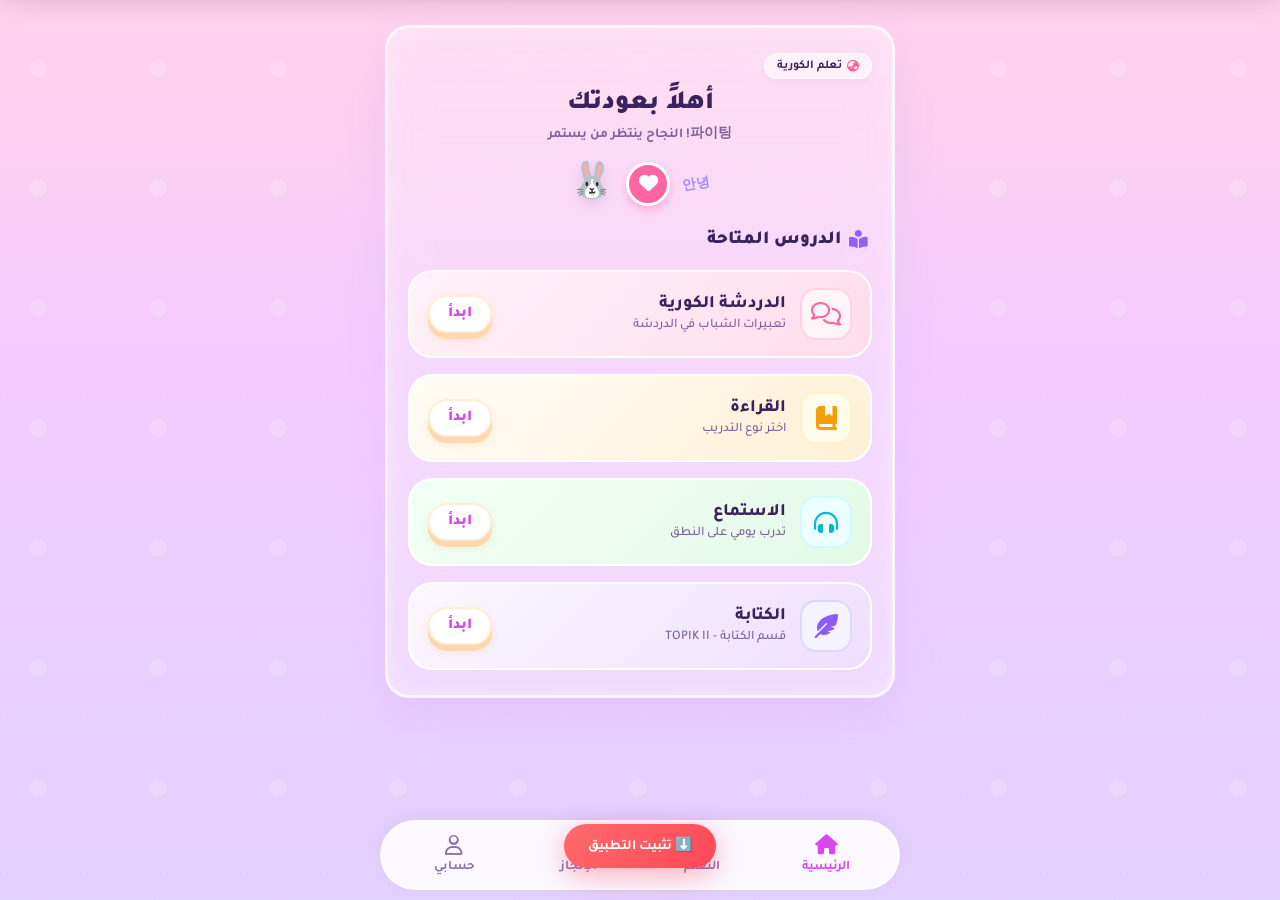
==== commit 530b777e: "Update index.html" ====
--- a/index.html
+++ b/index.html
@@ -281,6 +281,9 @@
                         <button class="login-btn secondary-btn" onclick="closeEditProfile()">إلغاء</button>
                     </div>
                 </div>
+                <a href="privacy-policy.html" target="_blank" class="logout-btn" style="text-decoration:none; display:flex; justify-content:center; align-items:center; gap:8px; margin-bottom:10px;">
+                    <i class="fa-solid fa-shield-halved"></i> سياسة الخصوصية
+                </a>
                 <button class="logout-btn" onclick="handleLogout()"><i class="fa-solid fa-arrows-rotate"></i> إعادة تعيين التقدم</button>
             </div>
         </div>
@@ -609,6 +612,7 @@
     <script src="data3.js"></script>
     <script src="data4.js"></script>
     <script src="script.js"></script>
+    <script src="app-patches.js"></script>
     
     <!-- ✅ نظام PWA للتثبيت -->
     <script>
